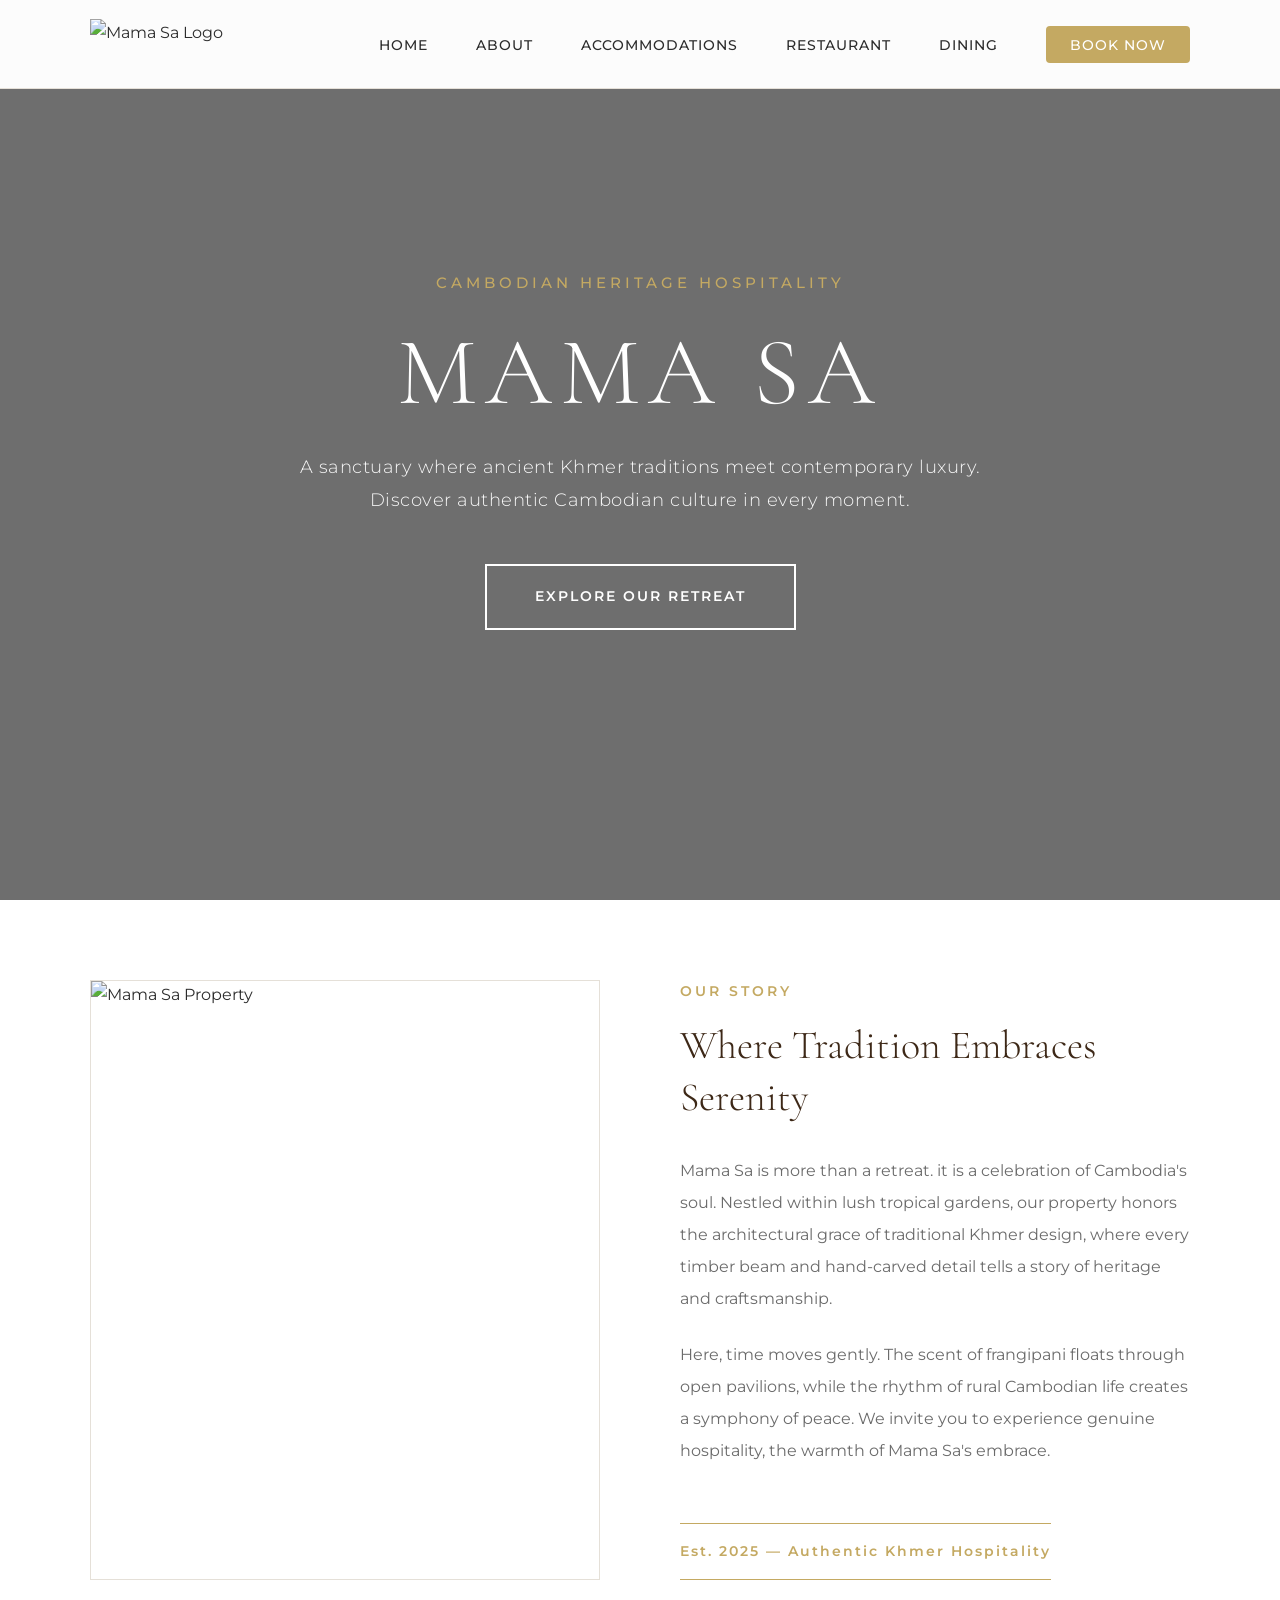
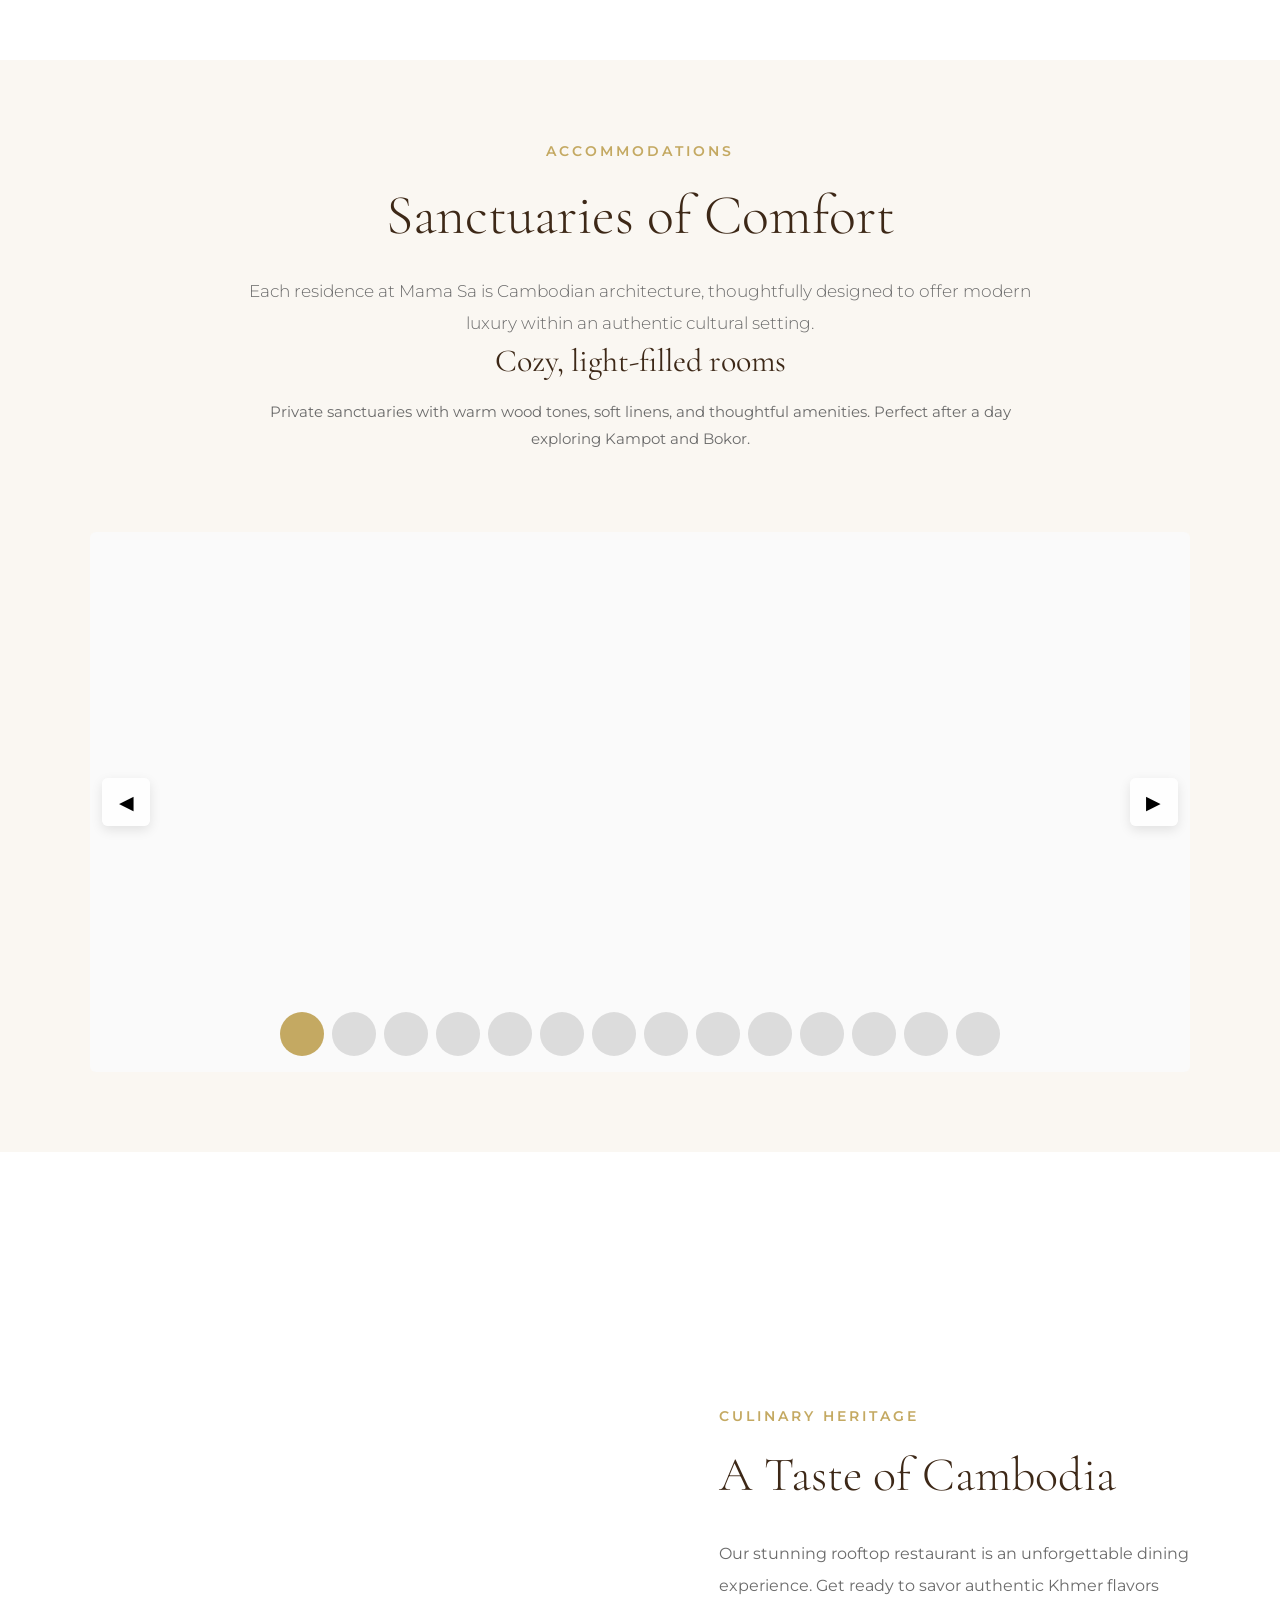
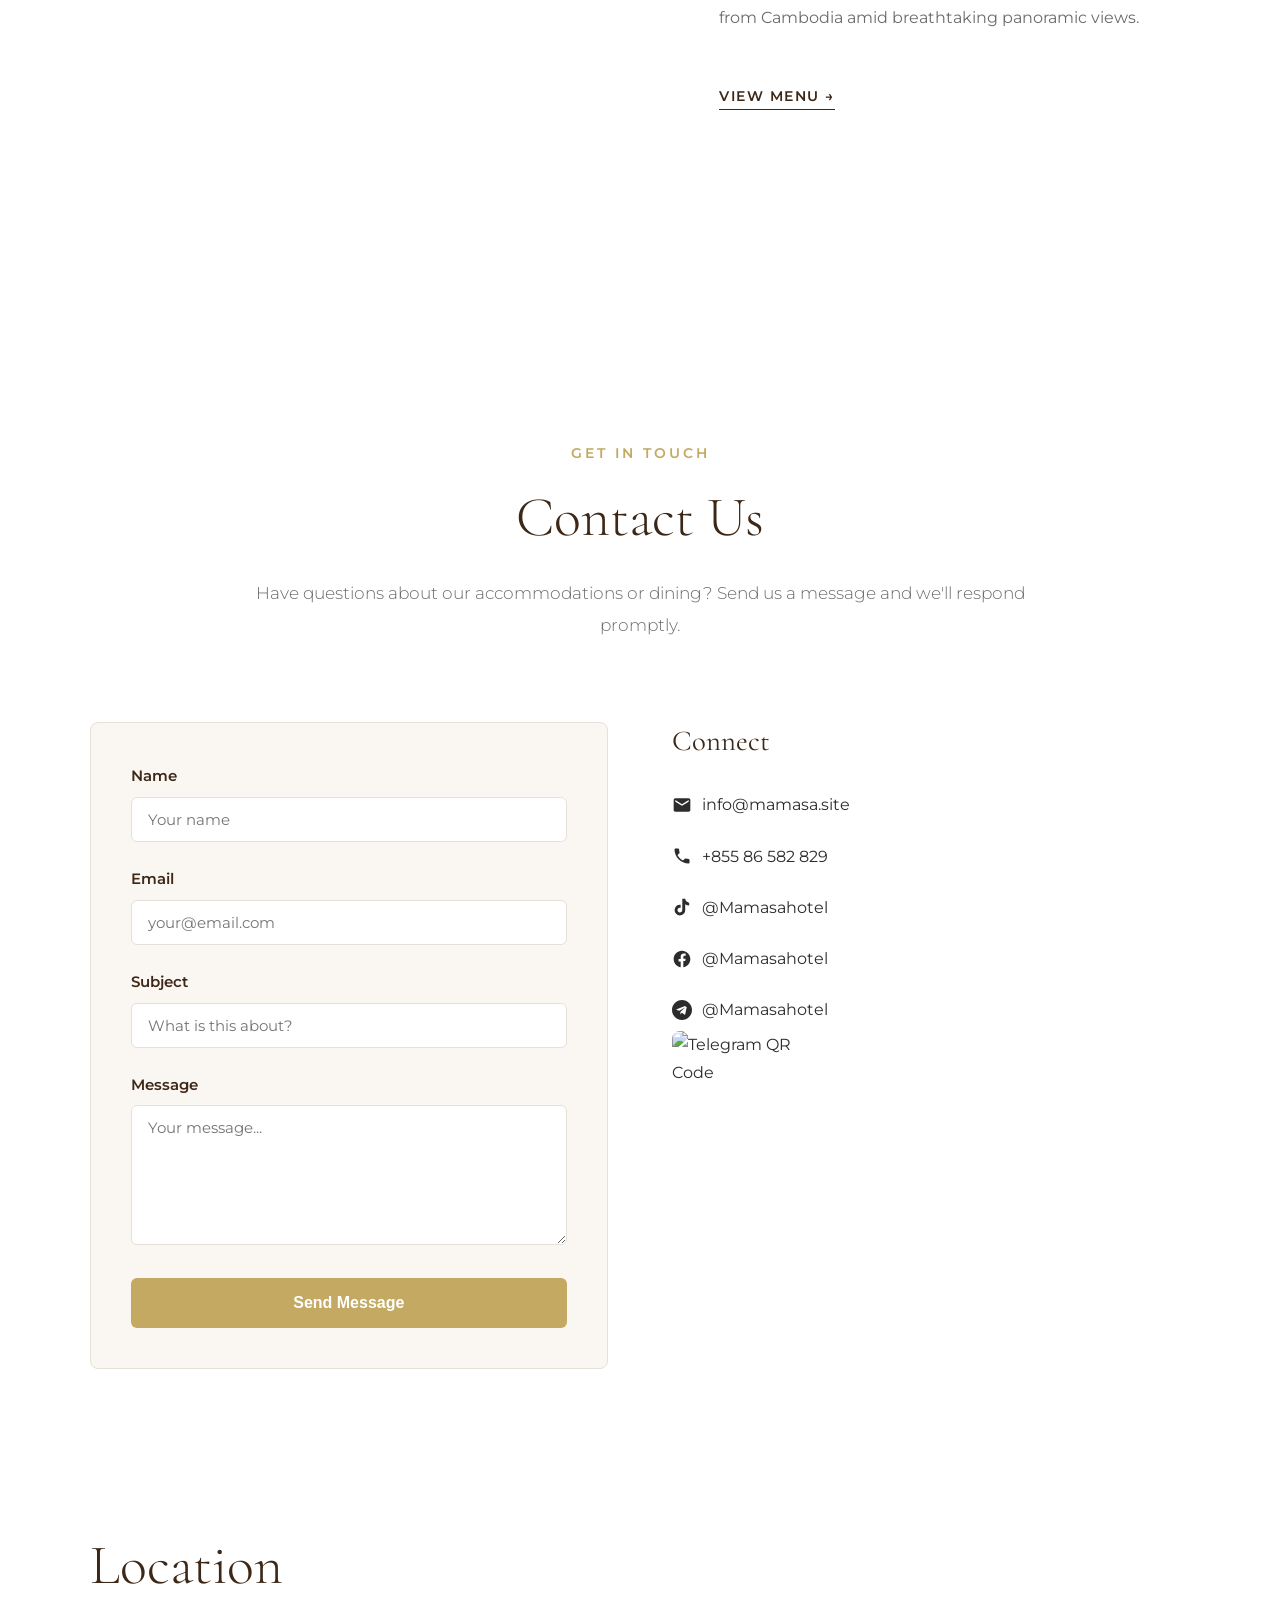
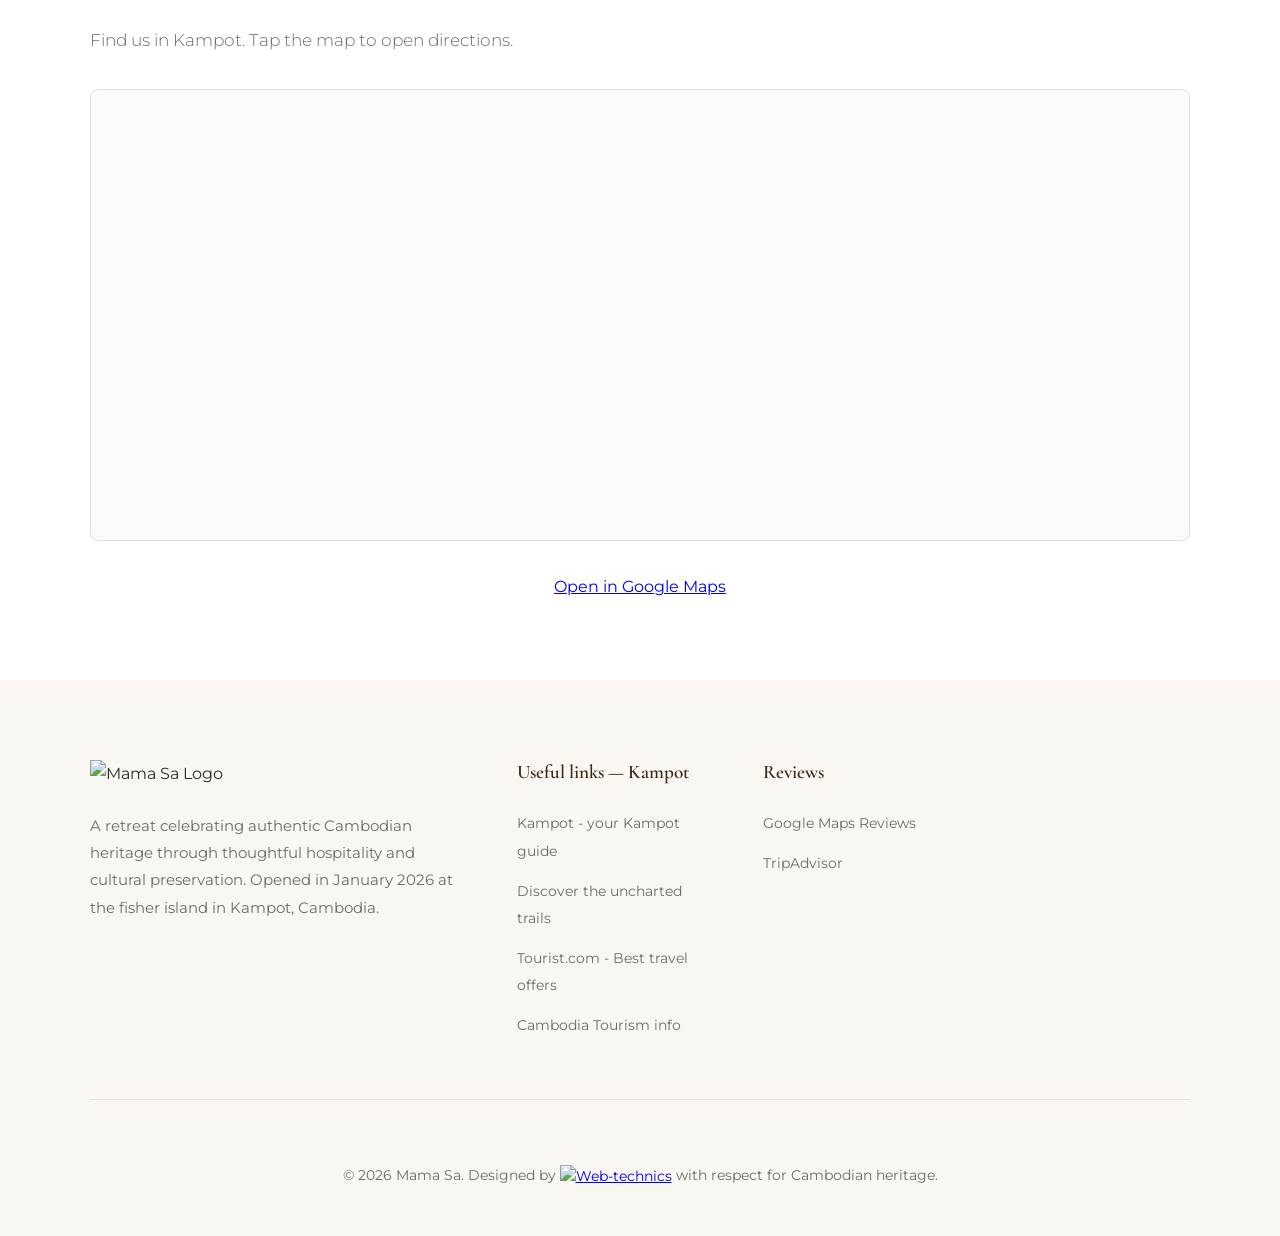
==== index.html @ d732151c "rooftop adjusting rooftop" ====
<!DOCTYPE html>

<html lang="en">

<head>

    <meta charset="UTF-8">

    <meta name="viewport" content="width=device-width, initial-scale=1.0">

    <title>Mama Sa - Cambodian Retreat | Hotel & Restaurant</title>

    <meta name="description" content="Mamasa Hotel & Rooftop Restaurant — a peaceful Cambodian retreat in Kampot offering cozy rooms and authentic Khmer cuisine. Book your stay today.">
    <meta name="keywords" content="Kampot hotel, Kampot vacation, Kampot holiday, Kampot rooftop restaurant, Cambodia hotel, Kampot accommodation, Mama Sa hotel, hotel in Kampot, Kampot retreat, boutique hotel Cambodia, Kampot guesthouse, rooftop dining Kampot, Khmer cuisine, authentic Cambodian food, Kampot travel, Kampot tourism, budget hotel Kampot, affordable hotel Kampot, Kampot mountain view, panoramic view restaurant, Cambodia vacation, Southeast Asia travel, Kampot pepper, riverside hotel Cambodia, Kampot tour, Kampot best food, Kampot best price, fresh food, quality ingredients, market fresh Kampot, bed and breakfast, family friendly hotel, dog friendly hotel, walking distance from fish island beach bungalows, kampot">
    <link rel="canonical" href="https://mamasa.site/">
    
    <!-- Favicons -->
    <link rel="icon" type="image/svg+xml" href="/favicon.svg">
    <link rel="icon" type="image/x-icon" href="/favicon.ico">
    <link rel="icon" type="image/png" sizes="192x192" href="/favicon-192.png">
    <link rel="icon" type="image/png" sizes="512x512" href="/favicon-512.png">
    <link rel="apple-touch-icon" href="/favicon-192.png">
    
    <meta property="og:type" content="website">
    <meta property="og:title" content="Mama Sa - Cambodian Retreat | Hotel & Rooftop Restaurant Kampot">
    <meta property="og:description" content="A peaceful Cambodian retreat in Kampot with cozy rooms and authentic Khmer cuisine.">
    <meta property="og:url" content="https://mamasa.site/">
    <meta property="og:image" content="https://mamasa.site/images/og-home.png">
    <meta property="og:image:secure_url" content="https://mamasa.site/images/og-home.png">
    <meta property="og:image:width" content="1200">
    <meta property="og:image:height" content="630">
    <meta property="og:image:alt" content="Mama Sa Hotel and Rooftop Restaurant in Kampot, Cambodia">
    <meta property="og:site_name" content="Mama Sa Hotel & Restaurant">
    <meta property="og:locale" content="en_US">
    <meta name="twitter:image" content="https://mamasa.site/images/og-home.png">
    <meta name="twitter:title" content="Mama Sa - Cambodian Retreat | Hotel & Rooftop Restaurant Kampot">
    <meta name="twitter:description" content="A peaceful Cambodian retreat in Kampot with cozy rooms and authentic Khmer cuisine.">
    <meta name="twitter:card" content="summary_large_image">

    <!-- Structured Data -->
    <script type="application/ld+json">
    {
      "@context": "https://schema.org",
      "@type": "Hotel",
      "name": "Mama Sa Hotel & Restaurant",
      "description": "A peaceful Cambodian retreat in Kampot offering cozy rooms and authentic Khmer cuisine with panoramic mountain views.",
      "url": "https://mamasa.site/",
      "telephone": "+855-86-582-829",
      "email": "info@mamasa.site",
      "address": {
        "@type": "PostalAddress",
        "addressLocality": "Kampot",
        "addressCountry": "Cambodia"
      },
      "geo": {
        "@type": "GeoCoordinates",
        "latitude": "10.6104",
        "longitude": "104.1781"
      },
      "priceRange": "$$",
      "starRating": {
        "@type": "Rating",
        "ratingValue": "4.5"
      },
      "amenityFeature": [
        {"@type": "LocationFeatureSpecification", "name": "Rooftop Restaurant"},
        {"@type": "LocationFeatureSpecification", "name": "Mountain View"},
        {"@type": "LocationFeatureSpecification", "name": "Air Conditioning"},
        {"@type": "LocationFeatureSpecification", "name": "Free WiFi"}
      ],
      "hasMap": "https://maps.google.com/?q=Kampot+Cambodia",
      "image": "https://mamasa.site/images/og-home.jpg",
      "servesCuisine": ["Khmer", "Cambodian"],
      "acceptsReservations": "True"
    }
    </script>

    <link rel="preconnect" href="https://fonts.googleapis.com">

    <link rel="preconnect" href="https://fonts.gstatic.com" crossorigin>

    <link href="https://fonts.googleapis.com/css2?family=Cormorant+Garamond:wght@300;400;600;700&family=Montserrat:wght@300;400;500;600&display=swap" rel="stylesheet">

    <style>

        :root {

            --primary-gold: #C4A962;

            --dark-brown: #3D2817;

            --deep-red: #8B2C2C;

            --cream: #FAF7F2;

            --white: #FFFFFF;

            --text-dark: #2C2C2C;

            --text-light: #6B6B6B;

            --border-light: #E5E0D8;

        }

        

        html {

            scroll-behavior: smooth;

        }

        

        * {

            margin: 0;

            padding: 0;

            box-sizing: border-box;

        }

        

        body {

            font-family: 'Montserrat', sans-serif;

            color: var(--text-dark);

            background-color: var(--white);

            line-height: 1.7;

            overflow-x: hidden;

        }

        

        /* Image Fade-In Animation */

        img {

            opacity: 0;

            transition: opacity 0.4s ease-in-out;

        }

        img.loaded {

            opacity: 1;

        }

        

        /* Back to Top Button */

        #backToTop {

            position: fixed;

            bottom: 30px;

            right: 30px;

            width: 50px;

            height: 50px;

            background: var(--primary-gold);

            color: var(--white);

            border: none;

            border-radius: 50%;

            font-size: 24px;

            cursor: pointer;

            opacity: 0;

            visibility: hidden;

            transition: all 0.3s ease;

            z-index: 1000;

            box-shadow: 0 4px 12px rgba(0,0,0,0.15);

            display: flex;

            align-items: center;

            justify-content: center;

        }

        #backToTop:hover {

            background: var(--dark-brown);

            transform: translateY(-3px);

            box-shadow: 0 6px 16px rgba(0,0,0,0.2);

        }

        #backToTop.show {

            opacity: 1;

            visibility: visible;

        }

        

        /* Carousel Loading Spinner */

        .carousel-spinner {

            position: absolute;

            top: 50%;

            left: 50%;

            transform: translate(-50%, -50%);

            width: 50px;

            height: 50px;

            border: 4px solid rgba(196, 169, 98, 0.2);

            border-top-color: var(--primary-gold);

            border-radius: 50%;

            animation: spin 0.8s linear infinite;

            z-index: 10;

        }

        .carousel-spinner.hidden {

            display: none;

        }

        @keyframes spin {

            to { transform: translate(-50%, -50%) rotate(360deg); }

        }

        

        h1, h2, h3, h4, h5, h6 {

            font-family: 'Cormorant Garamond', serif;

            font-weight: 400;

            line-height: 1.3;

        }

        

        /* Navigation */

        nav {

            position: fixed;

            top: 0;

            width: 100%;

            background: rgba(255, 255, 255, 0.98);

            backdrop-filter: blur(10px);

            padding: 1.2rem 7%;

            z-index: 1000;

            border-bottom: 1px solid var(--border-light);

            transition: all 0.3s ease;

        }

        

        nav.scrolled {

            padding: 0.8rem 7%;

            box-shadow: 0 2px 20px rgba(0,0,0,0.08);

        }

        

        .nav-container {

            display: flex;

            justify-content: space-between;

            align-items: center;

            max-width: 1400px;

            margin: 0 auto;

            position: relative;

        }

        

        .nav-logo {

            display: flex;

            align-items: center;

        }

        

        .nav-logo img {

            height: 50px;

            width: auto;

            display: block;

        }

        

        .nav-menu {

            list-style: none;

            display: flex;

            gap: 3rem;

            align-items: center;

        }

        

        .nav-menu a {

            color: var(--text-dark);

            text-decoration: none;

            font-size: 0.9rem;

            font-weight: 500;

            letter-spacing: 1px;

            text-transform: uppercase;

            transition: color 0.3s;

            position: relative;

        }

        

        .nav-menu a::after {

            content: '';

            position: absolute;

            bottom: -5px;

            left: 0;

            width: 0;

            height: 1px;

            background: var(--primary-gold);

            transition: width 0.3s;

        }

        

        .nav-menu a:hover::after {

            width: 100%;

        }

        

        .book-button {

            background: var(--primary-gold);

            color: var(--white);

            padding: 0.8rem 2rem;

            border: none;

            cursor: pointer;

            font-size: 0.85rem;

            font-weight: 600;

            letter-spacing: 1.5px;

            text-transform: uppercase;

            transition: all 0.3s;

        }

        

        .book-button:hover {

            background: var(--dark-brown);

            transform: translateY(-2px);

        }

/* Hero Section - Updated with local background image */

.hero {

    height: 100vh;

    display: flex;

    align-items: center;

    justify-content: center;

    background: linear-gradient(rgba(0, 0, 0, 0.57), rgba(0, 0, 0, 0.57)), 

                url('images/background.jpg') center/cover no-repeat;

    margin: 0 auto;

    padding: 0;

    position: relative;

    max-width: 1600px;

}



        

        .hero-overlay {

            position: absolute;

            top: 0;

            left: 0;

            width: 100%;

            height: 100%;

            background: url('khmer-pattern-subtle.png') repeat;

            opacity: 0.05;

            mix-blend-mode: overlay;

        }

        

        .hero-content {

            text-align: center;

            color: var(--white);

            z-index: 2;

            max-width: 900px;

            padding: 0 2rem;

        }

        

        .hero-subtitle {

            font-size: 0.95rem;

            letter-spacing: 4px;

            text-transform: uppercase;

            margin-bottom: 1.5rem;

            color: var(--primary-gold);

            font-weight: 500;

        }

        

        .hero-title {

            font-size: 6rem;

            font-weight: 300;

            margin-bottom: 1.5rem;

            letter-spacing: 8px;

            line-height: 1.1;

        }

        

        .hero-description {

            font-size: 1.15rem;

            margin-bottom: 3rem;

            color: rgba(255,255,255,0.95);

            font-weight: 300;

            letter-spacing: 0.5px;

            line-height: 1.8;

        }

        

        .hero-cta {

            display: inline-block;

            background: transparent;

            color: var(--white);

            border: 2px solid var(--white);

            padding: 1.2rem 3rem;

            text-decoration: none;

            font-size: 0.85rem;

            font-weight: 600;

            letter-spacing: 2px;

            text-transform: uppercase;

            transition: all 0.4s;

        }

        

        .hero-cta:hover {

            background: var(--white);

            color: var(--dark-brown);

        }

        

        /* Section Styling */

        section {

            padding: 5rem 7%;

            max-width: 1600px;

            margin: 0 auto;

        }

        

        .section-header {

            text-align: center;

            max-width: 800px;

            margin: 0 auto 5rem;

        }

        

        .section-label {

            font-size: 0.85rem;

            letter-spacing: 3px;

            text-transform: uppercase;

            color: var(--primary-gold);

            margin-bottom: 1rem;

            font-weight: 600;

        }

        

        .section-title {

            font-size: 3.5rem;

            color: var(--dark-brown);

            margin-bottom: 1.5rem;

            font-weight: 300;

        }

        

        .section-description {

            font-size: 1.05rem;

            color: var(--text-light);

            line-height: 1.9;

            font-weight: 300;

        }

        

        /* About Section */

        .about-content {

            display: grid;

            grid-template-columns: 1fr 1fr;

            gap: 5rem;

            align-items: center;

        }

        

        .about-image {

            width: 100%;

            height: 600px;

            object-fit: cover;

            border: 1px solid var(--border-light);

        }

        

        .about-text h3 {

            font-size: 2.5rem;

            color: var(--dark-brown);

            margin-bottom: 2rem;

            font-weight: 300;

        }

        

        .about-text p {

            font-size: 1rem;

            color: var(--text-light);

            line-height: 2;

            margin-bottom: 1.5rem;

        }

        

        .heritage-mark {

            display: inline-block;

            margin-top: 2rem;

            padding: 1rem 0;

            border-top: 1px solid var(--primary-gold);

            border-bottom: 1px solid var(--primary-gold);

            font-size: 0.85rem;

            letter-spacing: 2px;

            color: var(--primary-gold);

            font-weight: 600;

        }

        

        /* Rooms Section */

        .rooms-section {

            background: var(--cream);

        }

        /* Rooms Carousel */
        .rooms-carousel{ position:relative; width:100%; border-radius:6px; overflow:hidden; background:#fafafa; height:60vh; max-width:1200px; margin:2rem auto 0; }
        .rooms-carousel-track{ display:flex; transition:transform .5s ease; will-change:transform; touch-action: pan-y; -webkit-overflow-scrolling:touch; }
        .rooms-carousel-slide{ width:100%; flex: 0 0 100%; display:flex; align-items:center; justify-content:center; }
        .rooms-carousel-slide img{ max-width:96%; max-height:60vh; width:auto; height:auto; object-fit:contain; display:block; margin:0 auto; border-radius:6px; cursor:pointer; }
        .carousel-control{ position:absolute; top:50%; transform:translateY(-50%); background:rgba(255,255,255,0.9); border:none; padding:0.75rem 1rem; cursor:pointer; border-radius:6px; font-size:1.2rem; min-width:48px; min-height:48px; display:flex; align-items:center; justify-content:center; z-index:10; box-shadow:0 4px 12px rgba(0,0,0,0.1); transition:all 0.2s ease; }
        .carousel-control:hover{ background:rgba(255,255,255,1); box-shadow:0 6px 16px rgba(0,0,0,0.15); }
        .carousel-control:active{ transform:translateY(-50%) scale(0.95); }
        .carousel-control.prev{ left:0.8rem; }
        .carousel-control.next{ right:0.8rem; }
        .carousel-dots{ position:absolute; bottom:1rem; left:50%; transform:translateX(-50%); display:flex; gap:0.5rem; z-index:10; }
        .carousel-dots button{ width:9px; height:9px; border-radius:50%; border:none; background:rgba(0,0,0,0.12); cursor:pointer; min-width:44px; min-height:44px; display:inline-flex; align-items:center; justify-content:center; transition:all 0.3s ease; }
        .carousel-dots button:hover{ background:rgba(0,0,0,0.25); }
        .carousel-dots button.active{ background:var(--primary-gold); }


        /* Rooms Lightbox */
        .carousel-lightbox{ display:none; position:fixed; top:0; left:0; width:100%; height:100%; background:rgba(0,0,0,0.95); z-index:9999; align-items:center; justify-content:center; }
        .carousel-lightbox.open{ display:flex; }
        .carousel-lightbox img{ max-width:90%; max-height:90vh; object-fit:contain; border-radius:4px; }
        .carousel-lightbox .close{ position:absolute; top:20px; right:30px; font-size:40px; color:#fff; background:none; border:none; cursor:pointer; z-index:10000; padding:10px; line-height:1; }
        .carousel-lightbox .close:hover{ color:#ddd; }
        .carousel-lightbox .open-full{ position:absolute; top:20px; right:80px; font-size:28px; color:#fff; background:none; border:none; cursor:pointer; z-index:10000; padding:10px; line-height:1; }
        .carousel-lightbox .open-full:hover{ color:#ddd; }
        .carousel-lightbox .cl-caption{ position:absolute; bottom:30px; left:50%; transform:translateX(-50%); color:#fff; font-size:16px; background:rgba(0,0,0,0.6); padding:8px 16px; border-radius:4px; }

        /* Mobile Carousel Adjustments */
        @media (max-width:768px) {
            .rooms-carousel{ height:50vh; margin:1rem auto 0; }
            .rooms-carousel-slide img{ max-height:50vh; }
            .carousel-control{ padding:0.5rem 0.8rem; font-size:1rem; min-width:44px; min-height:44px; }
            .carousel-control.prev{ left:0.4rem; }
            .carousel-control.next{ right:0.4rem; }
            .carousel-dots button{ min-width:40px; min-height:40px; }
            .carousel-lightbox .close{ top:10px; right:15px; font-size:32px; padding:8px; }
            .carousel-lightbox .open-full{ top:10px; right:55px; font-size:24px; }
            .map-embed iframe{ height:300px; }
        }
        @media (max-width:480px) {
            .rooms-carousel{ height:40vh; }
            .rooms-carousel-slide img{ max-height:40vh; }
            .carousel-control{ padding:0.4rem 0.6rem; font-size:0.9rem; min-width:40px; min-height:40px; }
            .carousel-dots button{ min-width:36px; min-height:36px; width:8px; height:8px; }
            .carousel-lightbox .close{ font-size:28px; }
            .carousel-lightbox .open-full{ font-size:20px; }
            .map-embed iframe{ height:250px; }
        }
        /* Contact Form */
        .contact-container{ max-width:1200px; margin:3rem auto 0; display:grid; grid-template-columns:1fr 1fr; gap:4rem; align-items:start; }
        .contact-form{ background:var(--cream); padding:2.5rem; border-radius:8px; border:1px solid var(--border-light); }
        .form-group{ margin-bottom:1.5rem; }
        .form-group label{ display:block; font-weight:600; color:var(--dark-brown); margin-bottom:0.5rem; font-size:0.95rem; }
        .form-group input,
        .form-group textarea{ width:100%; padding:0.75rem 1rem; border:1px solid var(--border-light); border-radius:6px; font-family:'Montserrat', sans-serif; font-size:0.95rem; color:var(--text-dark); background:var(--white); transition:all 0.3s ease; }
        .form-group input:focus,
        .form-group textarea:focus{ outline:none; border-color:var(--primary-gold); box-shadow:0 0 0 3px rgba(196,169,98,0.1); }
        .form-group textarea{ resize:vertical; min-height:120px; }
        .submit-btn{ background:var(--primary-gold); color:var(--white); border:none; padding:1rem 2rem; border-radius:6px; font-size:1rem; font-weight:600; cursor:pointer; transition:all 0.3s ease; width:100%; }
        .submit-btn:hover{ background:var(--dark-brown); transform:translateY(-2px); box-shadow:0 6px 20px rgba(0,0,0,0.15); }
        .submit-btn:active{ transform:translateY(0); }
        .submit-btn:disabled{ opacity:0.6; cursor:not-allowed; }
        .form-status{ padding:1rem; border-radius:6px; margin-top:1rem; font-weight:500; text-align:center; }
        .form-status.success{ background:#d4edda; color:#155724; border:1px solid #c3e6cb; }
        .form-status.error{ background:#f8d7da; color:#721c24; border:1px solid #f5c6cb; }
        .contact-info h3{ font-size:1.8rem; color:var(--dark-brown); margin-bottom:2rem; font-weight:400; }
        .contact-info ul{ list-style:none; }
        .contact-info li{ margin-bottom:1.5rem; }
        .contact-info a{ color:var(--text-dark); text-decoration:none; font-size:1rem; transition:color 0.3s; display:flex; align-items:center; gap:0.6rem; }
        .contact-info a:hover{ color:var(--primary-gold); }
        .contact-info a.facebook:hover{ color:#1877F2; }
        .contact-info a.tiktok:hover{ color:#00F2EA; }
        .contact-info svg{ width:20px; height:20px; flex-shrink:0; fill:currentColor; }
        @media (max-width:768px) {
            .contact-container{ grid-template-columns:1fr; gap:3rem; }
        }
        
        .map-embed{ position:relative; width:100%; max-width:1200px; margin:2rem auto; border:1px solid var(--border-light); border-radius:8px; overflow:hidden; background:#fafafa; }
        .map-embed iframe{ width:100%; height:450px; border:0; display:block; }

        

        .rooms-grid {

            display: grid;

            grid-template-columns: repeat(3, 1fr);

            gap: 2rem;

        }

        

        .room-card {

            background: var(--white);

            overflow: hidden;

            transition: all 0.5s ease;

            border: 1px solid var(--border-light);

        }

        

        .room-card:hover {

            transform: translateY(-8px);

            box-shadow: 0 20px 40px rgba(0,0,0,0.12);

        }

        

        .room-image-container {

            position: relative;

            overflow: hidden;

            height: 380px;

        }

        

        .room-image {

            width: 100%;

            height: 100%;

            object-fit: cover;

            transition: transform 0.6s ease;

        }

        

        .room-card:hover .room-image {

            transform: scale(1.08);

        }

        

        .room-details {

            padding: 2.5rem;

        }

        

        .room-category {

            font-size: 0.75rem;

            letter-spacing: 2px;

            text-transform: uppercase;

            color: var(--primary-gold);

            margin-bottom: 1rem;

            font-weight: 600;

        }

        

        .room-name {

            font-size: 2rem;

            color: var(--dark-brown);

            margin-bottom: 1rem;

            font-weight: 400;

        }

        

        .room-description {

            font-size: 0.95rem;

            color: var(--text-light);

            line-height: 1.8;

            margin-bottom: 2rem;

        }

        

        .room-features {

            display: flex;

            gap: 1.5rem;

            margin-bottom: 2rem;

            font-size: 0.85rem;

            color: var(--text-light);

        }

        

        .room-link {

            display: inline-block;

            color: var(--dark-brown);

            text-decoration: none;

            font-size: 0.85rem;

            font-weight: 600;

            letter-spacing: 1.5px;

            text-transform: uppercase;

            border-bottom: 1px solid var(--dark-brown);

            transition: all 0.3s;

        }

        

        .room-link:hover {

            color: var(--primary-gold);

            border-color: var(--primary-gold);

        }

        

        /* Restaurant Section */

        .restaurant-showcase {

            display: grid;

            grid-template-columns: 1.2fr 1fr;

            gap: 4rem;

            align-items: center;

        }

        

        .restaurant-image {

            width: 100%;

            height: 650px;

            object-fit: cover;

            border: 1px solid var(--border-light);

        }

        

        .restaurant-info h3 {

            font-size: 3rem;

            color: var(--dark-brown);

            margin-bottom: 2rem;

            font-weight: 300;

        }

        

        .restaurant-info p {

            font-size: 1rem;

            color: var(--text-light);

            line-height: 2;

            margin-bottom: 3rem;

        }

        

        .cuisine-highlights {

            border-left: 2px solid var(--primary-gold);

            padding-left: 2rem;

            margin-bottom: 3rem;

        }

        

        .cuisine-highlights h4 {

            font-size: 1.8rem;

            color: var(--dark-brown);

            margin-bottom: 1.5rem;

            font-weight: 400;

        }

        

        .cuisine-highlights ul {

            list-style: none;

        }

        

        .cuisine-highlights li {

            font-size: 0.95rem;

            color: var(--text-light);

            margin-bottom: 0.8rem;

            padding-left: 1.5rem;

            position: relative;

        }

        

        .cuisine-highlights li::before {

            content: '—';

            position: absolute;

            left: 0;

            color: var(--primary-gold);

        }

        




        



        



        



        

        .experience-grid { display: none !important; }

        



        



        



        



        

        /* Footer */

        footer {

            background: var(--cream);

            padding: 5rem 7% 3rem;

        }

        

        .footer-content {

            display: grid;

            grid-template-columns: 2fr 1fr 1fr 1fr;

            gap: 4rem;

            max-width: 1400px;

            margin: 0 auto 4rem;

            padding-bottom: 3rem;

            border-bottom: 1px solid var(--border-light);

        }

        

        .footer-brand img {

            height: 80px;

            width: auto;

            margin-bottom: 1.5rem;

        }

        

        .footer-brand p {

            font-size: 0.95rem;

            color: var(--text-light);

            line-height: 1.8;

            margin-bottom: 2rem;

        }

        

        .footer-column h4 {

            font-size: 1.2rem;

            color: var(--dark-brown);

            margin-bottom: 1.5rem;

            font-weight: 600;

        }

        

        .footer-column ul {

            list-style: none;

        }

        

        .footer-column li {

            margin-bottom: 0.8rem;

        }

        

        .footer-column a {

            color: var(--text-light);

            text-decoration: none;

            font-size: 0.9rem;

            transition: color 0.3s;

        }
        .footer-column a.telegram{ display:flex; align-items:center; gap:.6rem; color:var(--text-dark); text-decoration:none; }
        .footer-column a.telegram svg{ width:18px; height:18px; flex:0 0 18px; fill:currentColor; }
        .footer-column a.telegram:hover{ color:var(--primary-gold); }

        .footer-column a:hover {

            color: var(--primary-gold);

        }

        

        .footer-bottom {

            text-align: center;

            color: var(--text-light);

            font-size: 0.85rem;

            max-width: 1400px;

            margin: 0 auto;

        }

        

        /* Responsive */

        @media (max-width: 1024px) {

            .hero-title {

                font-size: 4rem;

            }

            

            .rooms-grid {

                grid-template-columns: repeat(2, 1fr);

            }

            



            

            .about-content,

            .restaurant-showcase {

                grid-template-columns: 1fr;

            }

        }

        

        @media (max-width: 768px) {

            nav {

                padding: 1rem 5%;

            }

            

            .nav-menu {

                gap: 1.5rem;

                font-size: 0.8rem;

            }

            

            .hero-title {

                font-size: 2.5rem;

                letter-spacing: 4px;

            }

            

            section {

                padding: 3rem 5%;

            }

            

            .section-title {

                font-size: 2.5rem;

            }

            

            .rooms-grid {

                grid-template-columns: 1fr;

            }

            



            

            .footer-content {

                grid-template-columns: 1fr;

                gap: 3rem;

            }

        }

    </style>

</head>

<body>

    <!-- Navigation -->

    <nav id="navbar">

        <div class="nav-container">

            <div class="nav-logo">

                <img src="images/logo.png" alt="Mama Sa Logo">

            </div>

            <button class="hamburger" aria-label="Toggle menu" aria-expanded="false" aria-controls="site-menu"><span class="bar"></span></button>

            <ul id="site-menu" class="nav-menu">

                <li><a href="#home">Home</a></li>

                <li><a href="#about">About</a></li>

                <li><a href="#rooms">Accommodations</a></li>

                <li><a href="#restaurant">Restaurant</a></li>

                <li><a href="restaurant.html">Dining</a></li>

                <li><a href="booking.html" style="background: var(--primary-gold); color: var(--white); padding: 0.6rem 1.5rem; border-radius: 4px;">Book Now</a></li>

            </ul>

        </div>

    </nav>



    <style>
    /* Mobile hamburger styles */
    .hamburger{ display:none; background:transparent; border:none; width:44px; height:44px; align-items:center; justify-content:center; cursor:pointer; border-radius:8px; position:absolute; right:0; }
    .hamburger .bar{ display:block; width:20px; height:2px; background:var(--text-dark); position:relative; transition:transform .25s ease, opacity .2s ease; }
    .hamburger .bar::before, .hamburger .bar::after{ content:""; position:absolute; left:0; width:20px; height:2px; background:var(--text-dark); transition:transform .25s ease; }
    .hamburger .bar::before{ top:-6px; }
    .hamburger .bar::after{ top:6px; }
    .nav-menu.mobile-hidden{ display:none; }
    .nav-menu.mobile-open{ display:flex; flex-direction:column; gap:1rem; position:fixed; top:72px; right:6%; background:var(--white); padding:1rem 1.2rem; border-radius:8px; box-shadow:0 10px 30px rgba(0,0,0,0.08); z-index:1200; }
    .hamburger.active .bar{ transform:rotate(45deg); }
    .hamburger.active .bar::before{ transform:rotate(90deg) translateX(0); top:0; }
    .hamburger.active .bar::after{ opacity:0; }
    @media (max-width:860px){ .nav-menu{ display:none; } .hamburger{ display:flex; } }
    </style>

    <script>
        (function(){
            const btn = document.querySelector('#navbar .hamburger');
            const menu = document.getElementById('site-menu');
            if(!btn || !menu) return;
            btn.addEventListener('click', function(){
                const open = btn.classList.toggle('active');
                menu.classList.toggle('mobile-open');
                menu.classList.toggle('mobile-hidden');
                btn.setAttribute('aria-expanded', open ? 'true' : 'false');
            });
            // close when a link is clicked (good for single-page anchors)
            menu.querySelectorAll('a').forEach(a=> a.addEventListener('click', ()=>{
                if(menu.classList.contains('mobile-open')){
                    btn.classList.remove('active');
                    menu.classList.remove('mobile-open');
                    menu.classList.add('mobile-hidden');
                    btn.setAttribute('aria-expanded', 'false');
                }
            }));
            // Close when clicking outside
            document.addEventListener('click', function(e){
                if(!menu.classList.contains('mobile-open')) return;
                if(e.target === btn || btn.contains(e.target) || menu.contains(e.target)) return;
                btn.classList.remove('active');
                menu.classList.remove('mobile-open');
                menu.classList.add('mobile-hidden');
                btn.setAttribute('aria-expanded', 'false');
            });
        })();
    </script>

    <!-- Hero Section -->

    <section class="hero" id="home">

        <div class="hero-overlay"></div>

        <div class="hero-content">

            <p class="hero-subtitle">Cambodian Heritage Hospitality</p>

            <h1 class="hero-title">MAMA SA</h1>

            <p class="hero-description">

                A sanctuary where ancient Khmer traditions meet contemporary luxury.<br>

                Discover authentic Cambodian culture in every moment.

            </p>

            <a href="#rooms" class="hero-cta">Explore Our Retreat</a>

        </div>

    </section>
    



    <!-- About Section -->

    <section id="about">

        <div class="about-content">

            <img src="images/image1.jpg" alt="Mama Sa Property" class="about-image">

            <div class="about-text">

                <div class="section-label">Our Story</div>

                <h3>Where Tradition Embraces Serenity</h3>

                <p>

                    Mama Sa is more than a retreat. it is a celebration of Cambodia's soul. 

                    Nestled within lush tropical gardens, our property honors the architectural 

                    grace of traditional Khmer design, where every timber beam and hand-carved 

                    detail tells a story of heritage and craftsmanship.

                </p>

                <p>

                    Here, time moves gently. The scent of frangipani floats through open pavilions, 

                    while the rhythm of rural Cambodian life creates a symphony of peace. We invite 

                    you to experience genuine hospitality, the warmth of Mama Sa's embrace.

                </p>

                <span class="heritage-mark">Est. 2025 — Authentic Khmer Hospitality</span>
            </div>
        </div>
    </section>

    <!-- Rooms Section -->

    <section class="rooms-section" id="rooms">

        <div class="section-header">

            <p class="section-label">Accommodations</p>

            <h2 class="section-title">Sanctuaries of Comfort</h2>

            <p class="section-description">

                Each residence at Mama Sa is Cambodian architecture, 

                thoughtfully designed to offer modern luxury within an authentic cultural setting.

            </p>
                <h3 class="room-name">Cozy, light-filled rooms</h3>
                <p class="room-description">Private sanctuaries with warm wood tones, soft linens, and thoughtful amenities. Perfect after a day exploring Kampot and Bokor.</p>
        </div>

        <!-- Rooms Carousel -->
        <div class="rooms-carousel" id="roomsCarousel" aria-roledescription="carousel">
            <div class="rooms-carousel-track" id="roomsCarouselTrack" tabindex="0">
                <!-- slides injected by script -->
            </div>
            <button class="carousel-control prev" id="roomsCarouselPrev" aria-label="Previous image">◀</button>
            <button class="carousel-control next" id="roomsCarouselNext" aria-label="Next image">▶</button>
            <div class="carousel-dots" id="roomsCarouselDots" role="tablist" aria-label="Room images"></div>
        </div>

        <!-- Rooms Lightbox -->
        <div class="carousel-lightbox" id="roomsLightbox" role="dialog" aria-modal="true" aria-hidden="true">
            <button class="close" id="roomsLbClose" aria-label="Close viewer">✕</button>
            <button class="open-full" id="roomsOpenFull" aria-label="Open full size">⤢</button>
            <img src="" alt="" id="roomsLbImage">
            <div class="cl-caption" id="roomsLbCaption"></div>
        </div>

    </section>

    <!-- Restaurant Section -->

    <section id="restaurant">

        <div class="restaurant-showcase">

            <img src="images/khmer-food.png" alt="Mama Sa Restaurant" class="restaurant-image" loading="lazy">

            <div class="restaurant-info">

                <div class="section-label">Culinary Heritage</div>

                <h3>A Taste of Cambodia</h3>

                <p>
Our stunning rooftop restaurant is an unforgettable dining experience. Get ready to savor authentic Khmer flavors from Cambodia amid breathtaking panoramic views.                </p>

                <a href="restaurant.html#local-dishes" class="room-link" aria-label="View dining menu">View Menu →</a>

            </div>

        </div>

    </section>

    <!-- Contact Section -->
    <section class="section" id="contact">
        <div class="section-header">
            <p class="section-label">Get in Touch</p>
            <h2 class="section-title">Contact Us</h2>
            <p class="section-description">Have questions about our accommodations or dining? Send us a message and we'll respond promptly.</p>
        </div>
        <div class="contact-container">
            <form id="contactForm" class="contact-form" action="https://submit-form.com/lOzqS4Zkk" method="POST" aria-label="Contact form">
                <div class="form-group">
                    <label for="name">Name</label>
                    <input type="text" id="name" name="name" required aria-required="true" placeholder="Your name">
                </div>
                <div class="form-group">
                    <label for="email">Email</label>
                    <input type="email" id="email" name="email" required aria-required="true" placeholder="your@email.com">
                </div>
                <div class="form-group">
                    <label for="subject">Subject</label>
                    <input type="text" id="subject" name="subject" placeholder="What is this about?">
                </div>
                <div class="form-group">
                    <label for="message">Message</label>
                    <textarea id="message" name="message" rows="6" required aria-required="true" placeholder="Your message..."></textarea>
                </div>
                <button type="submit" class="submit-btn">Send Message</button>
                <div id="formStatus" class="form-status" style="display:none;"></div>
            </form>
            <div class="contact-info">
                <h3>Connect</h3>
                <ul>
                    <li><a href="mailto:info@mamasa.site">
                        <svg viewBox="0 0 24 24" xmlns="http://www.w3.org/2000/svg" aria-hidden="true" focusable="false"><path d="M20 4H4c-1.1 0-1.99.9-1.99 2L2 18c0 1.1.9 2 2 2h16c1.1 0 2-.9 2-2V6c0-1.1-.9-2-2-2zm0 4l-8 5-8-5V6l8 5 8-5v2z" fill="currentColor"/></svg>
                        info@mamasa.site
                    </a></li>
                    <li><a href="tel:+85586582829">
                        <svg viewBox="0 0 24 24" xmlns="http://www.w3.org/2000/svg" aria-hidden="true" focusable="false"><path d="M6.62 10.79c1.44 2.83 3.76 5.14 6.59 6.59l2.2-2.2c.27-.27.67-.36 1.02-.24 1.12.37 2.33.57 3.57.57.55 0 1 .45 1 1V20c0 .55-.45 1-1 1-9.39 0-17-7.61-17-17 0-.55.45-1 1-1h3.5c.55 0 1 .45 1 1 0 1.25.2 2.45.57 3.57.11.35.03.74-.25 1.02l-2.2 2.2z" fill="currentColor"/></svg>
                        +855 86 582 829
                    </a></li>
                    <li><a class="tiktok" href="https://www.tiktok.com/@mamasahotel" target="_blank" rel="noopener noreferrer" aria-label="TikTok @Mamasahotel">
                        <svg viewBox="0 0 24 24" xmlns="http://www.w3.org/2000/svg" aria-hidden="true" focusable="false"><path d="M19.59 6.69a4.83 4.83 0 0 1-3.77-4.25V2h-3.45v13.67a2.89 2.89 0 0 1-5.2 1.74 2.89 2.89 0 0 1 2.31-4.64 2.93 2.93 0 0 1 .88.13V9.4a6.84 6.84 0 0 0-1-.05A6.33 6.33 0 0 0 5 20.1a6.34 6.34 0 0 0 10.86-4.43v-7a8.16 8.16 0 0 0 4.77 1.52v-3.4a4.85 4.85 0 0 1-1-.1z" fill="currentColor"/></svg>
                        @Mamasahotel
                    </a></li>
                    <li><a class="facebook" href="https://www.facebook.com/mamasahotel" target="_blank" rel="noopener noreferrer" aria-label="Facebook @Mamasahotel">
                        <svg viewBox="0 0 24 24" xmlns="http://www.w3.org/2000/svg" aria-hidden="true" focusable="false"><path d="M22 12.07C22 6.48 17.52 2 11.93 2S2 6.48 2 12.07c0 4.99 3.66 9.12 8.44 9.93v-7.03H7.9v-2.9h2.53V9.41c0-2.5 1.5-3.88 3.79-3.88 1.1 0 2.24.2 2.24.2v2.47h-1.26c-1.24 0-1.62.77-1.62 1.56v1.85h2.76l-.44 2.9h-2.32V22c4.78-.81 8.44-4.94 8.44-9.93z"/></svg>
                        @Mamasahotel
                    </a></li>
                    <li><a class="telegram" href="https://t.me/Mamasahotel" target="_blank" rel="noopener noreferrer" aria-label="Telegram @Mamasahotel">
                        <svg viewBox="0 0 240 240" xmlns="http://www.w3.org/2000/svg" aria-hidden="true" focusable="false"><path d="M120 0C53.7 0 0 53.7 0 120s53.7 120 120 120 120-53.7 120-120S186.3 0 120 0zm56.6 83.6l-18.2 86.1c-1.4 6.6-5.1 8.3-10.3 5.2l-28.6-21.1-13.8 13.4c-1.5 1.5-2.8 2.8-5.7 2.8l2-28.9 52.6-47.5c2.3-2.1-.5-3.3-3.5-1.2L88 129.3 57.9 118.6c-6-1.9-6.1-6-1-8.9l98.5-38.1c5.7-2.1 10.7 1.4 8.2 11z"/></svg>
                        @Mamasahotel
                    </a>
                    <img src="images/TG_QR.png" alt="Telegram QR Code" style="max-width:150px; margin-top:0.5rem; border-radius:8px;">
                    </li>
                </ul>
            </div>
        </div>
    </section>

    <!-- Location / Google Maps -->
    <section class="section" id="location">
        <h2 class="section-title">Location</h2>
        <p class="section-description">Find us in Kampot. Tap the map to open directions.</p>
        <div class="map-embed" aria-label="Google Maps location">
            <iframe
                src="https://www.google.com/maps/embed?pb=!1m18!1m12!1m3!1d3929.8!2d104.1722945!3d10.5746545!2m3!1f0!2f0!3f0!3m2!1i1024!2i768!4f13.1!3m3!1m2!1s0x310837007f8e7d0f%3A0xa5e9a3c388247276!2sMama%20Sa%20Hotel%20and%20Retreat!5e0!3m2!1sen!2s!4v1234567890"
                loading="lazy"
                referrerpolicy="no-referrer-when-downgrade"
                aria-label="Mama Sa Hotel and Retreat location (10.5746545, 104.1722945)">
            </iframe>
        </div>
        <p style="text-align:center; margin-top:0.5rem;">
            <a href="https://www.google.com/maps/place/Mama+Sa+Hotel+and+Retreat/@10.5746545,104.1722945,1491m/data=!3m2!1e3!4b1!4m9!3m8!1s0x310837007f8e7d0f:0xa5e9a3c388247276!5m2!4m1!1i2!8m2!3d10.5746545!4d104.1722945!16s%2Fg%2F11xkwlhdzv?entry=ttu" target="_blank" rel="noopener noreferrer">Open in Google Maps</a>
        </p>
    </section>

    <!-- Footer -->

    <footer>

        <div class="footer-content">

            <div class="footer-brand">

                <img src="images/logo.png" alt="Mama Sa Logo">

                <p>

                    A retreat celebrating authentic Cambodian heritage 

                    through thoughtful hospitality and cultural preservation.

                    Opened in January 2026 at the fisher island in Kampot, Cambodia.

                </p>

            </div>

            

            <div class="footer-column">
                <h4>Useful links — Kampot</h4>
                <ul aria-label="Useful Kampot links">
                    <li><a href="https://kampot-cambodia.com/" target="_blank" rel="noopener noreferrer">Kampot - your Kampot guide</a></li>
                    <li><a href="https://www.kondomrei.com/" target="_blank" rel="noopener noreferrer">Discover the uncharted trails</a></li>
                    <li><a href="https://partners.tourist.com/sign-up?ref=33749" target="_blank" rel="noopener noreferrer">Tourist.com - Best travel offers</a></li>
                    <li><a href="https://www.tourismcambodia.org/" target="_blank" rel="noopener noreferrer">Cambodia Tourism info</a></li>
                </ul>
            </div>

            <div class="footer-column">
                <h4>Reviews</h4>
                <ul aria-label="Review sites">
                    <li><a href="https://www.google.com/maps/place/Mama+Sa+Hotel+and+Retreat/@10.5746545,104.1722945,17z/data=!4m8!3m7!1s0x310837007f8e7d0f:0xa5e9a3c388247276!8m2!3d10.5746545!4d104.1722945!9m1!1b1!16s%2Fg%2F11xkwlhdzv?entry=ttu" target="_blank" rel="noopener noreferrer">Google Maps Reviews</a></li>
                    <li><a href="https://www.tripadvisor.com/Profile/MamaSaKampot" target="_blank" rel="noopener noreferrer">TripAdvisor</a></li>
                </ul>
            </div>

        </div>

        

        <div class="footer-bottom">

            <p>© 2026 Mama Sa. Designed by <a href="https://web-technics.services/" target="_blank" rel="noopener noreferrer"><img src="images/web-technics-credit.png" alt="Web-technics" style="height:28px; width:auto; vertical-align:middle;"></a> with respect for Cambodian heritage.</p>

        </div>

    </footer>



    <script>

        // Navbar scroll effect

        window.addEventListener('scroll', function() {

            const navbar = document.getElementById('navbar');

            if (window.scrollY > 50) {

                navbar.classList.add('scrolled');

            } else {

                navbar.classList.remove('scrolled');

            }

        });

        // Rooms carousel (auto-play, controls, lightbox)
        (function(){
            const images = [
                'images/rooms/518413299_122116977734.jpg',
                'images/rooms/51886.jpg',
                'images/rooms/519426563_122116977662.jpg',
                'images/rooms/722715246.jpg',
                'images/rooms/722715373.jpg',
                'images/rooms/722715623.jpg',
                'images/rooms/722716283.jpg',
                'images/rooms/a2846caf-20b1-4a6b-bec6-2a3123f02b5a.jpeg',
                'images/rooms/ad9e4058-839b-455e-81ad-5b99e100f87a.jpeg',
                'images/rooms/e9730b4e-5292-4a9.jpeg',
                'images/rooms/room_1.jpeg',
                'images/rooms/room_2.jpeg',
                'images/rooms/room_3.jpeg',
                'images/rooms/room_4.jpeg'
            ];

            const track = document.getElementById('roomsCarouselTrack');
            const prev = document.getElementById('roomsCarouselPrev');
            const next = document.getElementById('roomsCarouselNext');
            const dotsWrap = document.getElementById('roomsCarouselDots');
            const lightbox = document.getElementById('roomsLightbox');
            const lbImage = document.getElementById('roomsLbImage');
            const lbCaption = document.getElementById('roomsLbCaption');
            const lbClose = document.getElementById('roomsLbClose');

            let idx = 0;
            let timer = null;
            const interval = 4500;

            function createSlide(src,i){
                const slide = document.createElement('div');
                slide.className = 'rooms-carousel-slide';
                const picture = document.createElement('picture');
                const base = src.replace(/\.[^.]+$/, '');
                const avif = base + '.avif';
                const webp = base + '.webp';
                const sAvif = document.createElement('source'); sAvif.type = 'image/avif'; sAvif.srcset = avif;
                const sWebp = document.createElement('source'); sWebp.type = 'image/webp'; sWebp.srcset = webp;
                const img = document.createElement('img');
                img.src = src;
                img.alt = `Room view ${i+1}`;
                img.loading = 'lazy';
                img.addEventListener('click', () => openLB(i));
                picture.appendChild(sAvif);
                picture.appendChild(sWebp);
                picture.appendChild(img);
                slide.appendChild(picture);
                track.appendChild(slide);

                const dot = document.createElement('button');
                dot.setAttribute('aria-label', `Go to slide ${i+1}`);
                dot.addEventListener('click', () => goTo(i));
                dotsWrap.appendChild(dot);
            }

            images.forEach((s,i)=> createSlide(s,i));
            const dots = Array.from(dotsWrap.children);
            function update(){
                const slideW = document.getElementById('roomsCarousel').clientWidth;
                track.style.transform = `translateX(-${idx * slideW}px)`;
                dots.forEach((d, i)=> d.classList.toggle('active', i===idx));
            }
            function goTo(i){ idx = i; update(); resetTimer(); }
            function nextSlide(){ idx = (idx+1)%images.length; update(); }
            function prevSlide(){ idx = (idx-1+images.length)%images.length; update(); }
            next.addEventListener('click', e=>{ e.stopPropagation(); nextSlide(); resetTimer(); });
            prev.addEventListener('click', e=>{ e.stopPropagation(); prevSlide(); resetTimer(); });

            function startTimer(){ if(timer) clearInterval(timer); timer = setInterval(nextSlide, interval); }
            function resetTimer(){ startTimer(); }
            startTimer();

            const carousel = document.getElementById('roomsCarousel');
            carousel.addEventListener('mouseenter', ()=> { if(timer) clearInterval(timer); });
            carousel.addEventListener('mouseleave', ()=> startTimer());
            carousel.addEventListener('focusin', ()=> { if(timer) clearInterval(timer); });
            carousel.addEventListener('focusout', ()=> startTimer());

            document.addEventListener('keydown', function(e){
                if (document.activeElement === track || carousel.contains(document.activeElement)){
                    if (e.key === 'ArrowLeft') { prevSlide(); resetTimer(); }
                    if (e.key === 'ArrowRight') { nextSlide(); resetTimer(); }
                }
            });

            let currentOpenIndex = 0;
            function openLB(i){
                currentOpenIndex = i;
                const src = images[i];
                const base = src.replace(/\.[^.]+$/, '');
                const tryAvif = base + '.avif';
                const tryWebp = base + '.webp';
                function showWith(url){ lbImage.src = url; lbImage.alt = `Room view ${i+1}`; lbCaption.textContent = `View ${i+1} of ${images.length}`; }
                showWith(tryAvif);
                lightbox.setAttribute('aria-hidden','false');
                const show = () => { lightbox.classList.add('open'); lbClose.focus(); };
                lbImage.addEventListener('error', function onErr(){
                    lbImage.removeEventListener('error', onErr);
                    showWith(tryWebp);
                    lbImage.addEventListener('error', function onErr2(){
                        lbImage.removeEventListener('error', onErr2);
                        showWith(src);
                    });
                });
                lbImage.onload = function(){ show(); lbImage.onload = null; };
                if (lbImage.complete) show();
            }
            function closeLB(){ lightbox.classList.remove('open'); lightbox.setAttribute('aria-hidden','true'); lbImage.src=''; }

            lbClose.addEventListener('click', function(e){ e.stopPropagation(); closeLB(); });
            lightbox.addEventListener('click', function(e){ if (e.target === lightbox) closeLB(); });

            const lbOpenFull = document.getElementById('roomsOpenFull');
            if (lbOpenFull) lbOpenFull.addEventListener('click', function(e){ e.stopPropagation(); if (lbImage.src) window.open(lbImage.src, '_blank'); });

            let lbTouchStartX = 0, lbTouchEndX = 0, lbThreshold = 40;
            lightbox.addEventListener('touchstart', function(e){ const t = e.touches[0]; lbTouchStartX = t.clientX; });
            lightbox.addEventListener('touchmove', function(e){ lbTouchEndX = e.touches[0].clientX; });
            lightbox.addEventListener('touchend', function(e){ const dx = lbTouchEndX - lbTouchStartX; if (Math.abs(dx) > lbThreshold) { if (dx < 0) openLB((currentOpenIndex + 1) % images.length); else openLB((currentOpenIndex - 1 + images.length) % images.length); } lbTouchStartX = lbTouchEndX = 0; });

            let carouselTouchStartX = 0, carouselTouchEndX = 0, carouselThreshold = 40;
            track.addEventListener('touchstart', function(e){ carouselTouchStartX = e.touches[0].clientX; if (timer) clearInterval(timer); });
            track.addEventListener('touchmove', function(e){ carouselTouchEndX = e.touches[0].clientX; });
            track.addEventListener('touchend', function(e){ const dx = carouselTouchEndX - carouselTouchStartX; if (Math.abs(dx) > carouselThreshold) { if (dx < 0) nextSlide(); else prevSlide(); } startTimer(); carouselTouchStartX = carouselTouchEndX = 0; });

            document.addEventListener('keydown', function(e){
                if (!lightbox.classList.contains('open')) return;
                if (e.key === 'Escape') closeLB();
                if (e.key === 'ArrowLeft') { openLB((currentOpenIndex - 1 + images.length) % images.length); }
                if (e.key === 'ArrowRight') { openLB((currentOpenIndex + 1) % images.length); }
            });

            update();
            window.addEventListener('resize', update);
        })();

        

        // Smooth scrolling

        document.querySelectorAll('a[href^="#"]').forEach(anchor => {

            anchor.addEventListener('click', function (e) {

                e.preventDefault();

                const target = document.querySelector(this.getAttribute('href'));

                if (target) {

                    target.scrollIntoView({

                        behavior: 'smooth',

                        block: 'start'

                    });

                }

            });

        });

        // Back to Top Button
        const backToTopBtn = document.createElement('button');
        backToTopBtn.id = 'backToTop';
        backToTopBtn.innerHTML = '↑';
        backToTopBtn.setAttribute('aria-label', 'Back to top');
        document.body.appendChild(backToTopBtn);

        window.addEventListener('scroll', function() {
            if (window.scrollY > 300) {
                backToTopBtn.classList.add('show');
            } else {
                backToTopBtn.classList.remove('show');
            }
        });

        backToTopBtn.addEventListener('click', function() {
            window.scrollTo({ top: 0, behavior: 'smooth' });
        });

        // Image Fade-In on Load
        document.addEventListener('DOMContentLoaded', function() {
            const images = document.querySelectorAll('img');
            images.forEach(img => {
                if (img.complete) {
                    img.classList.add('loaded');
                } else {
                    img.addEventListener('load', function() {
                        this.classList.add('loaded');
                    });
                }
            });
        });

        // Add loading spinners to carousels
        function addSpinnerToCarousel(carouselId) {
            const carousel = document.getElementById(carouselId);
            if (carousel) {
                const spinner = document.createElement('div');
                spinner.className = 'carousel-spinner';
                carousel.appendChild(spinner);
                
                // Hide spinner after images load
                setTimeout(() => {
                    const track = carousel.querySelector('[id$="Track"]');
                    if (track && track.children.length > 0) {
                        spinner.classList.add('hidden');
                    }
                }, 1000);
            }
        }

        addSpinnerToCarousel('roomsCarousel');

        // Contact Form: native submit to Formspark
        const contactForm = document.getElementById('contactForm');
        if (contactForm) {
            contactForm.addEventListener('submit', function() {
                const btn = this.querySelector('.submit-btn');
                const status = document.getElementById('formStatus');
                if (status) {
                    status.style.display = 'none';
                }
                btn.disabled = true;
                btn.textContent = 'Sending...';
            });
        }
    </script>

</body>

</html>
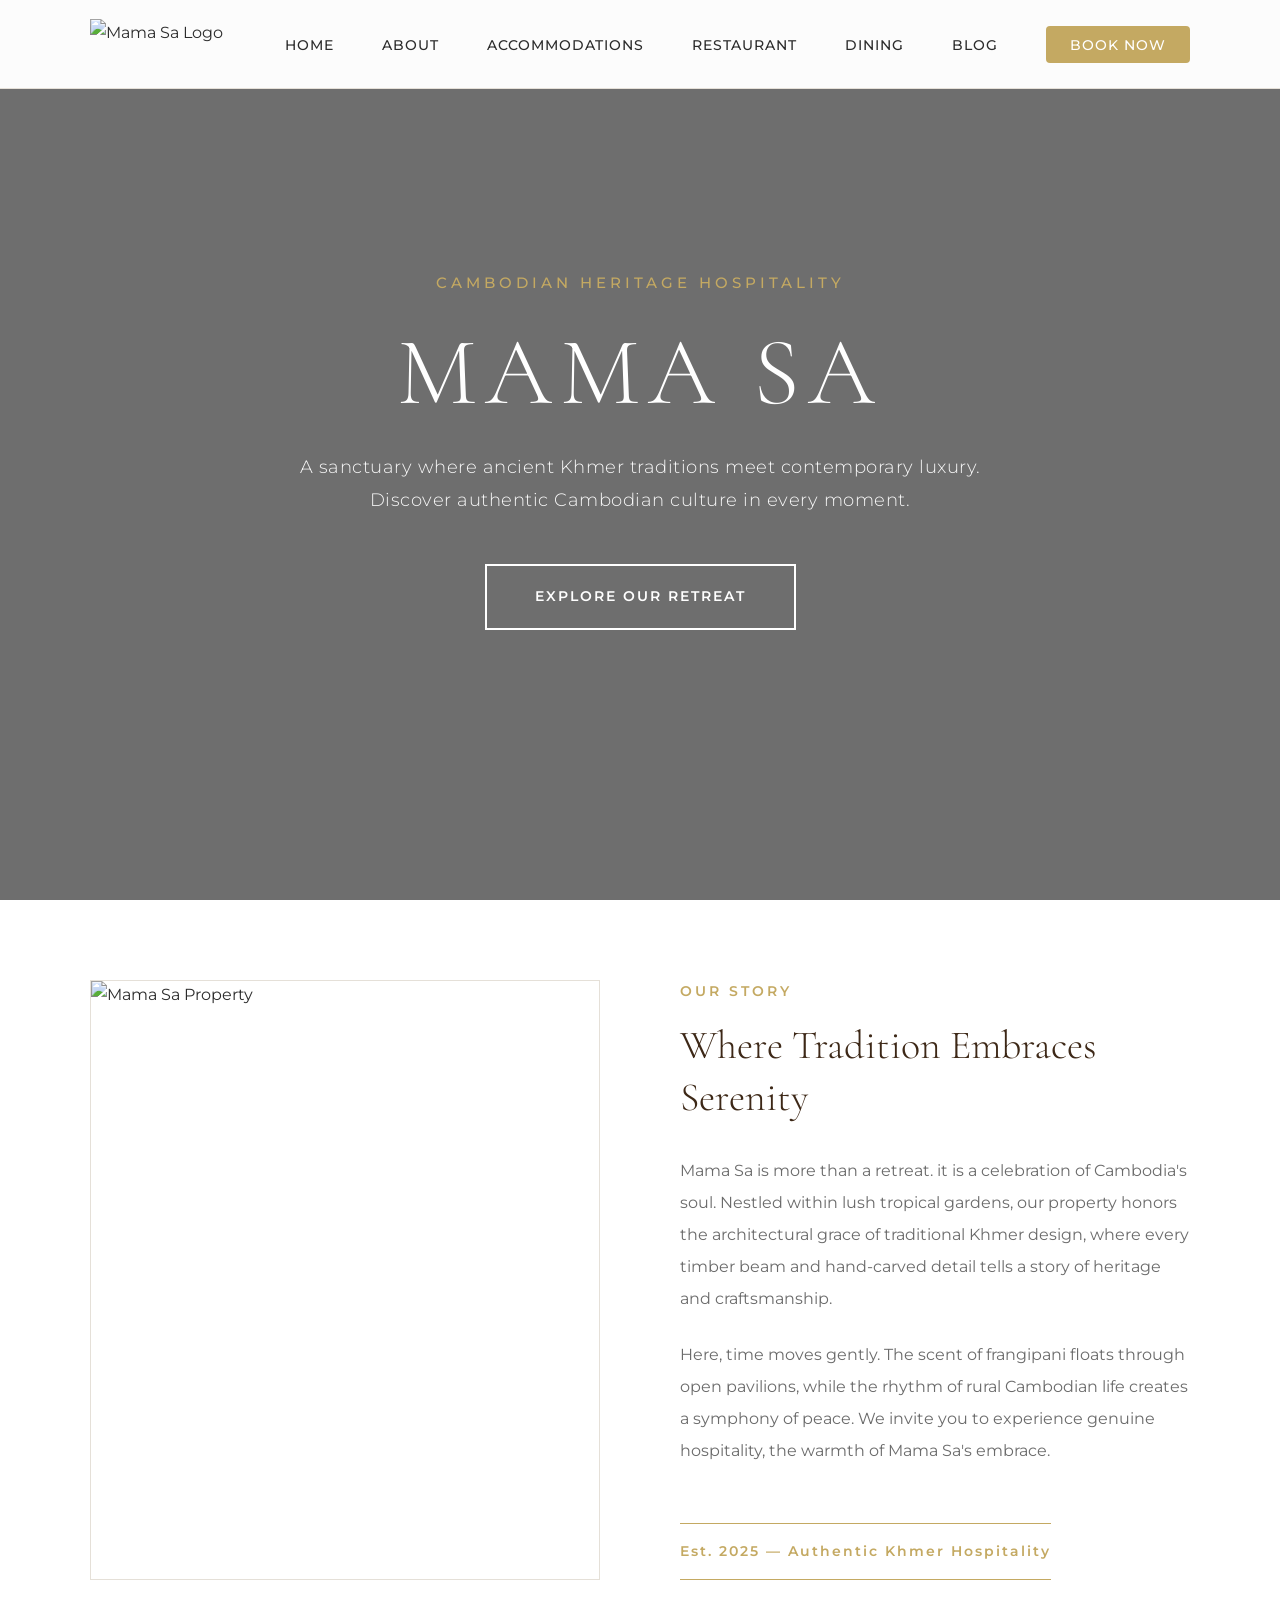
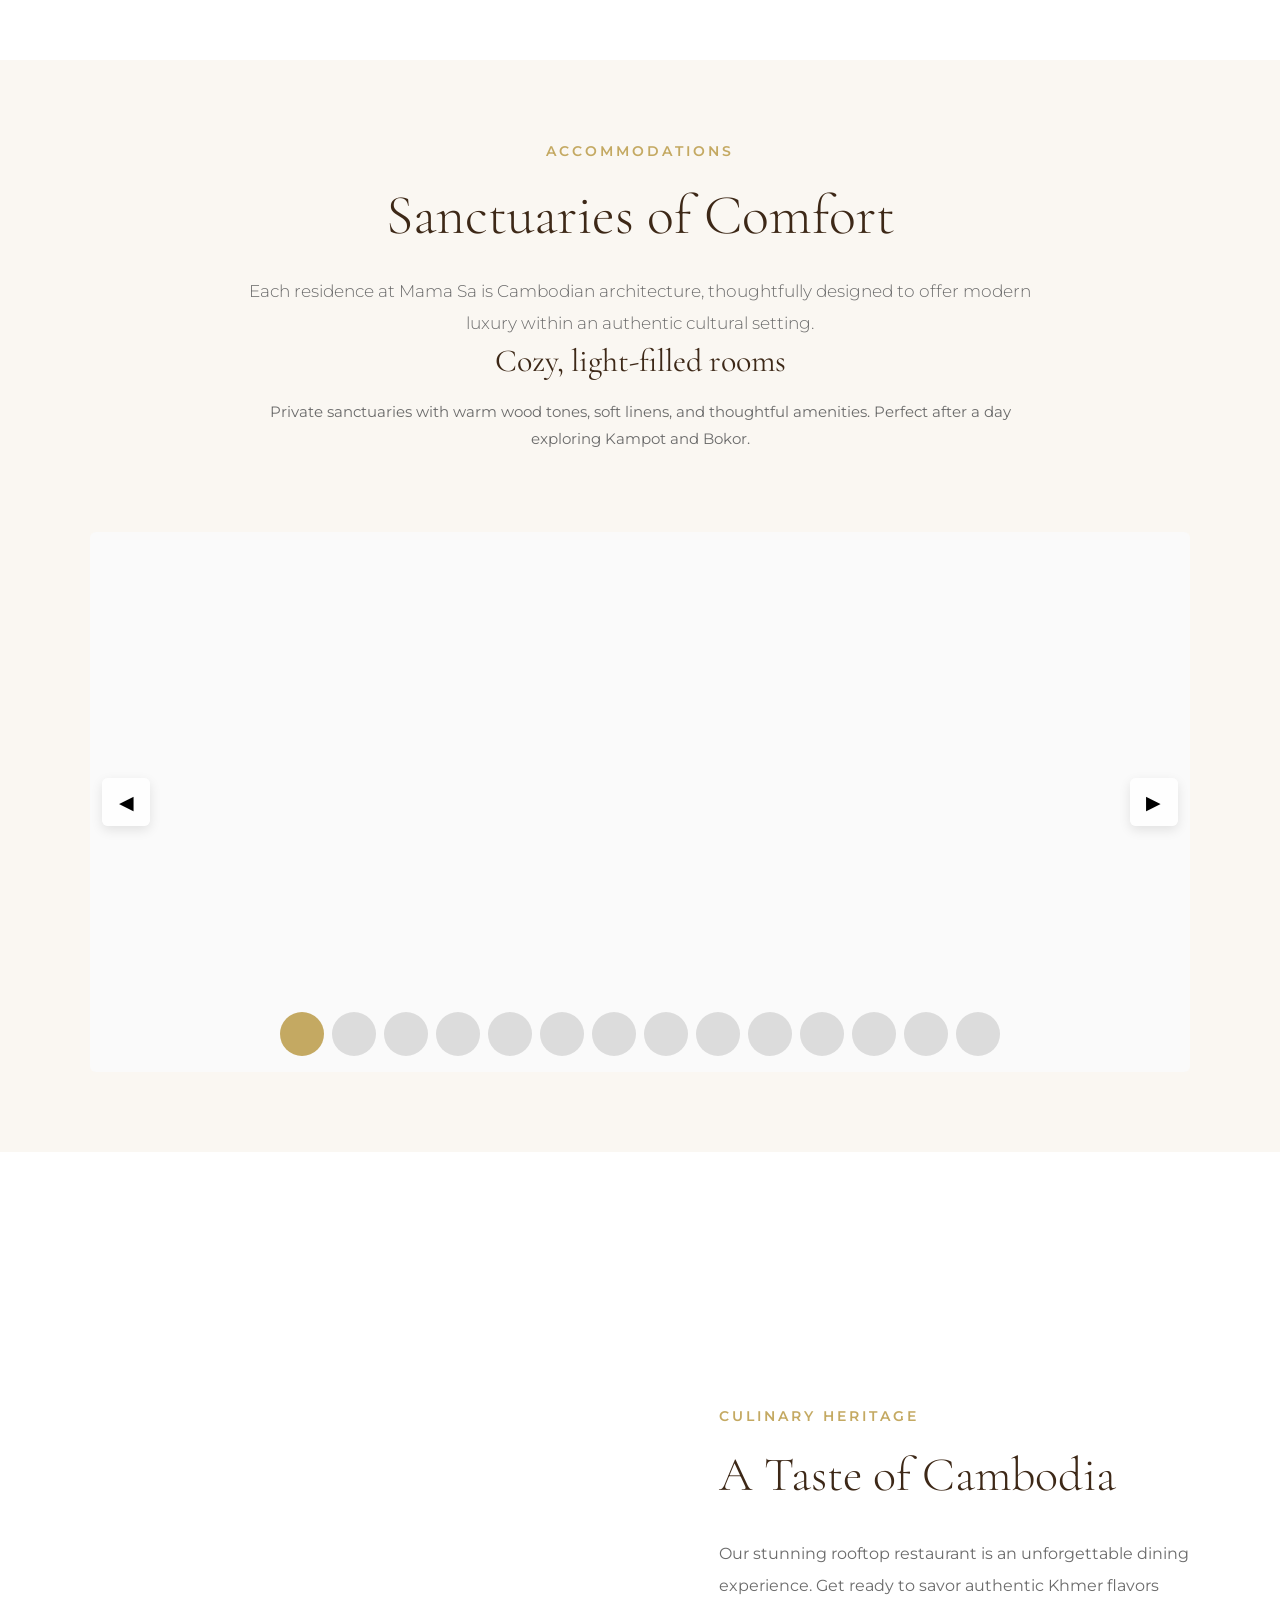
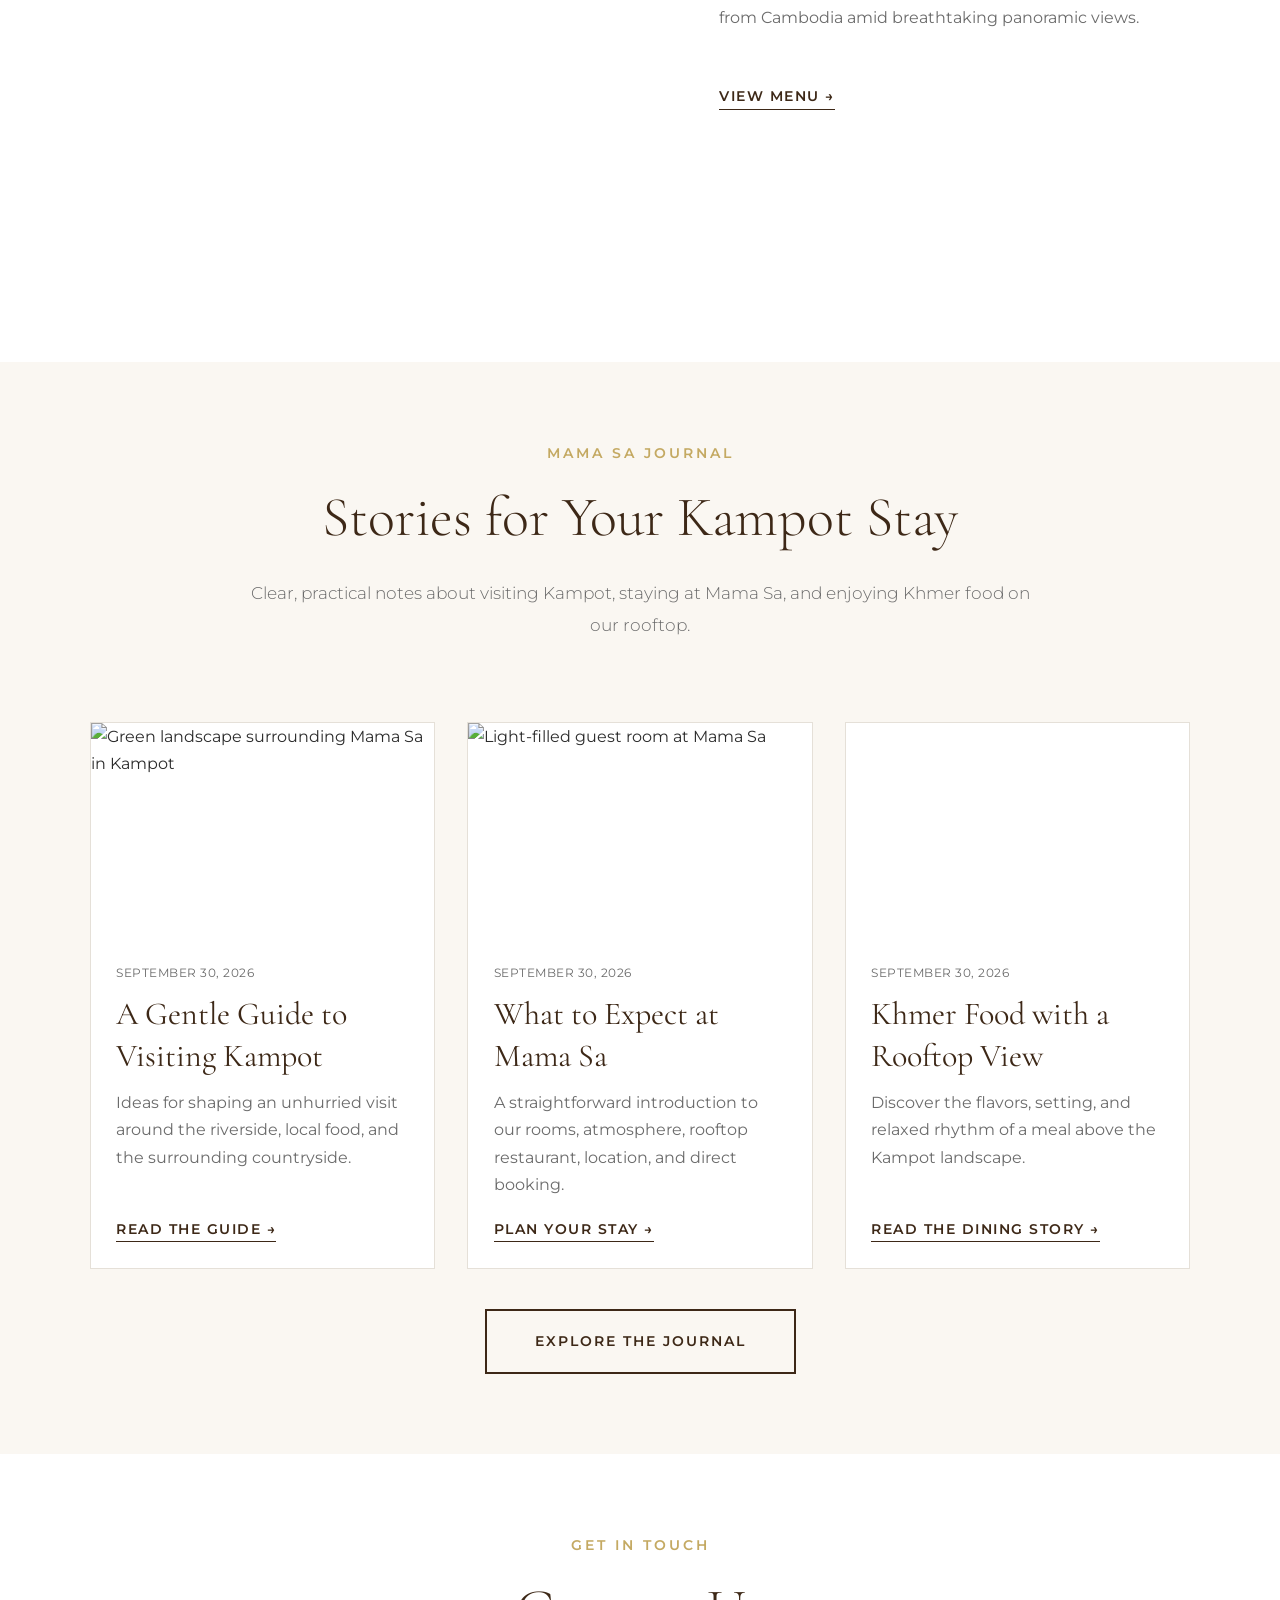
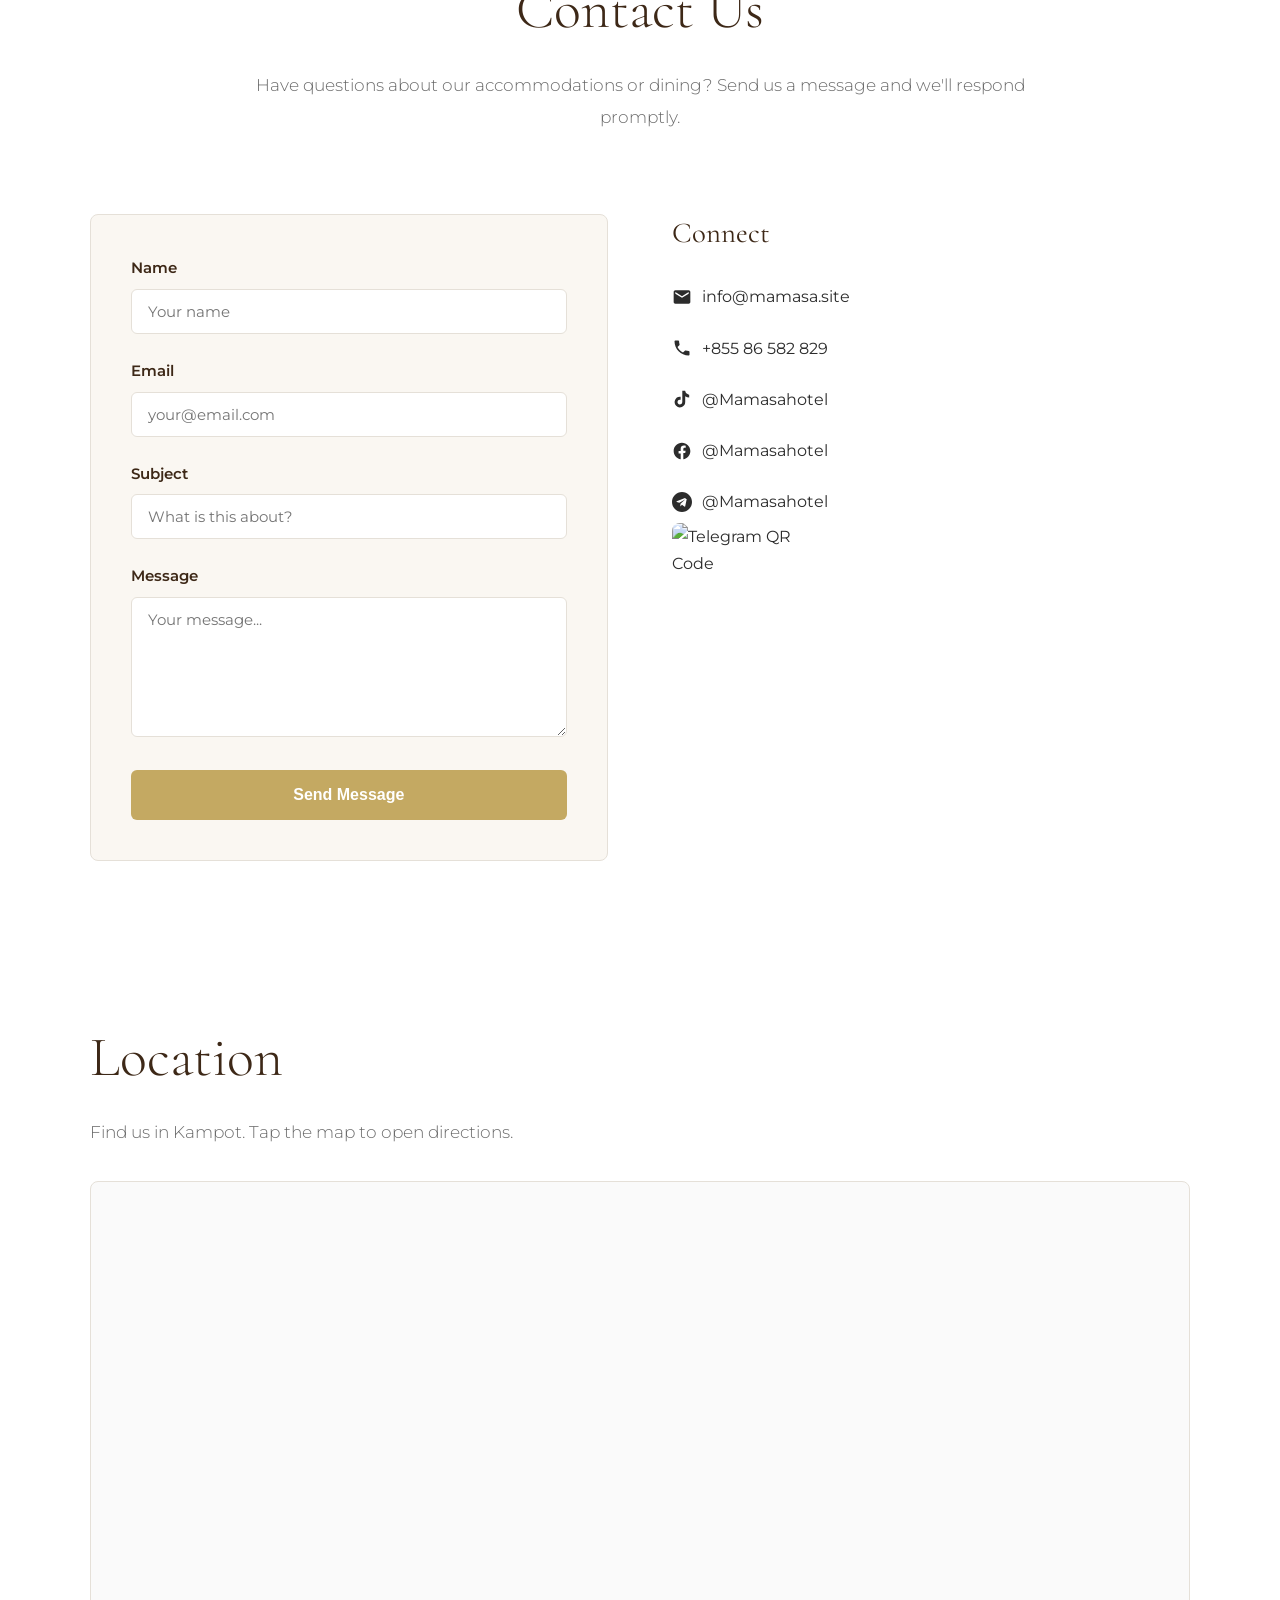
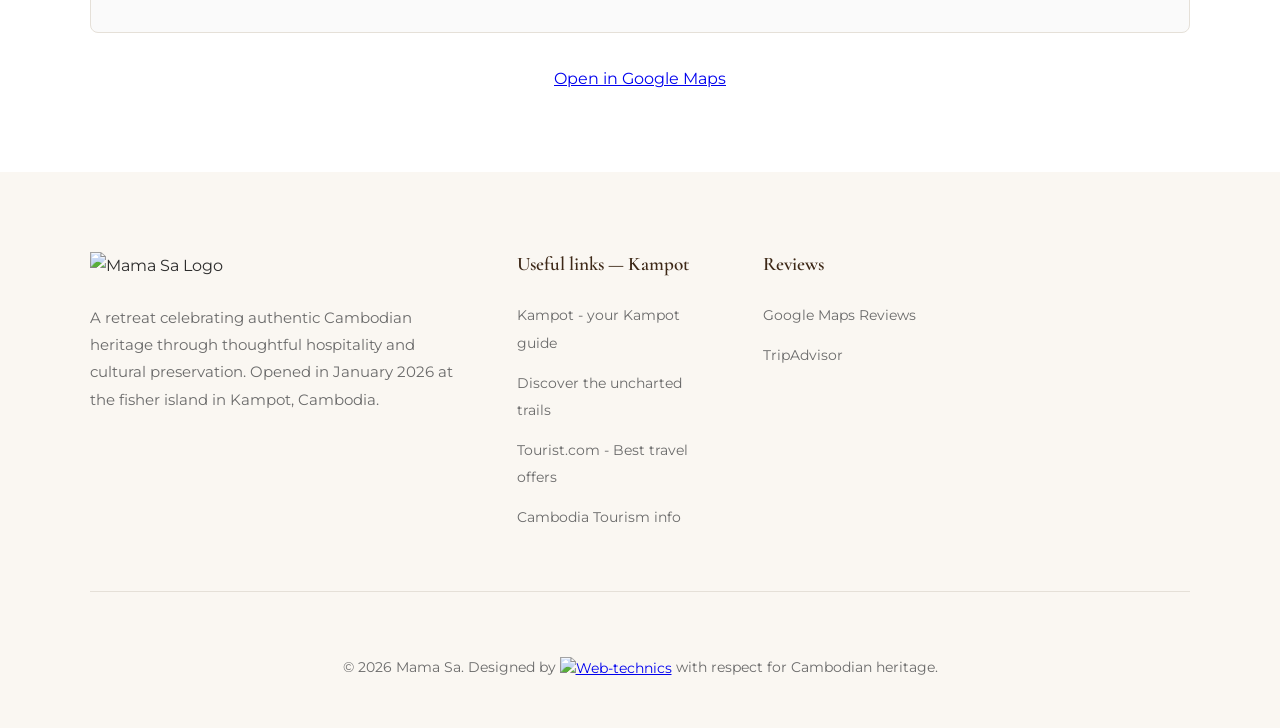
==== commit ffb0c637: "blog+IIms.txt AI readable Blog pages added" ====
--- a/index.html
+++ b/index.html
@@ -13,6 +13,7 @@
     <meta name="description" content="Mamasa Hotel & Rooftop Restaurant — a peaceful Cambodian retreat in Kampot offering cozy rooms and authentic Khmer cuisine. Book your stay today.">
     <meta name="keywords" content="Kampot hotel, Kampot vacation, Kampot holiday, Kampot rooftop restaurant, Cambodia hotel, Kampot accommodation, Mama Sa hotel, hotel in Kampot, Kampot retreat, boutique hotel Cambodia, Kampot guesthouse, rooftop dining Kampot, Khmer cuisine, authentic Cambodian food, Kampot travel, Kampot tourism, budget hotel Kampot, affordable hotel Kampot, Kampot mountain view, panoramic view restaurant, Cambodia vacation, Southeast Asia travel, Kampot pepper, riverside hotel Cambodia, Kampot tour, Kampot best food, Kampot best price, fresh food, quality ingredients, market fresh Kampot, bed and breakfast, family friendly hotel, dog friendly hotel, walking distance from fish island beach bungalows, kampot">
     <link rel="canonical" href="https://mamasa.site/">
+    <link rel="alternate" type="application/rss+xml" title="Mama Sa Journal RSS" href="https://mamasa.site/feed.xml">
     
     <!-- Favicons -->
     <link rel="icon" type="image/svg+xml" href="/favicon.svg">
@@ -54,8 +55,8 @@
       },
       "geo": {
         "@type": "GeoCoordinates",
-        "latitude": "10.6104",
-        "longitude": "104.1781"
+        "latitude": "10.5746545",
+        "longitude": "104.1722945"
       },
       "priceRange": "$$",
       "starRating": {
@@ -72,6 +73,40 @@
       "image": "https://mamasa.site/images/og-home.jpg",
       "servesCuisine": ["Khmer", "Cambodian"],
       "acceptsReservations": "True"
+    }
+    </script>
+
+    <script type="application/ld+json">
+    {
+      "@context": "https://schema.org",
+      "@type": "WebSite",
+      "@id": "https://mamasa.site/#website",
+      "url": "https://mamasa.site/",
+      "name": "Mama Sa Hotel & Restaurant",
+      "inLanguage": "en",
+      "publisher": {
+        "@type": "Organization",
+        "@id": "https://mamasa.site/#organization",
+        "name": "Mama Sa Hotel & Restaurant",
+        "url": "https://mamasa.site/",
+        "logo": {
+          "@type": "ImageObject",
+          "url": "https://mamasa.site/images/logo.png"
+        },
+        "email": "info@mamasa.site",
+        "telephone": "+855-86-582-829",
+        "sameAs": [
+          "https://www.facebook.com/mamasahotel",
+          "https://www.tiktok.com/@mamasahotel",
+          "https://t.me/Mamasahotel"
+        ]
+      },
+      "hasPart": {
+        "@type": "Blog",
+        "@id": "https://mamasa.site/blog.html#blog",
+        "url": "https://mamasa.site/blog.html",
+        "name": "Mama Sa Journal"
+      }
     }
     </script>
 
@@ -1418,6 +1453,72 @@
 
         }
 
+        /* Journal preview */
+        .journal-preview {
+            background: var(--cream);
+        }
+
+        .journal-grid {
+            display: grid;
+            gap: 2rem;
+            grid-template-columns: repeat(3, 1fr);
+            margin-top: 3rem;
+        }
+
+        .journal-card {
+            background: var(--white);
+            border: 1px solid var(--border-light);
+            display: flex;
+            flex-direction: column;
+        }
+
+        .journal-card img {
+            aspect-ratio: 16 / 10;
+            object-fit: cover;
+            width: 100%;
+        }
+
+        .journal-card-content {
+            display: flex;
+            flex: 1;
+            flex-direction: column;
+            padding: 1.6rem;
+        }
+
+        .journal-card time {
+            color: var(--text-light);
+            font-size: 0.75rem;
+            letter-spacing: 0.5px;
+            text-transform: uppercase;
+        }
+
+        .journal-card h3 {
+            color: var(--dark-brown);
+            font-size: 2rem;
+            margin: 0.6rem 0 0.8rem;
+        }
+
+        .journal-card p {
+            color: var(--text-light);
+            margin-bottom: 1.25rem;
+        }
+
+        .journal-card .room-link {
+            align-self: flex-start;
+            margin-top: auto;
+        }
+
+        .journal-all {
+            margin-top: 2.5rem;
+            text-align: center;
+        }
+
+        @media (max-width: 900px) {
+            .journal-grid {
+                grid-template-columns: 1fr;
+            }
+        }
+
     </style>
 
 </head>
@@ -1449,6 +1550,8 @@
                 <li><a href="#restaurant">Restaurant</a></li>
 
                 <li><a href="restaurant.html">Dining</a></li>
+
+                <li><a href="blog.html">Blog</a></li>
 
                 <li><a href="booking.html" style="background: var(--primary-gold); color: var(--white); padding: 0.6rem 1.5rem; border-radius: 4px;">Book Now</a></li>
 
@@ -1507,6 +1610,8 @@
         })();
     </script>
 
+    <main>
+
     <!-- Hero Section -->
 
     <section class="hero" id="home">
@@ -1641,6 +1746,45 @@
 
         </div>
 
+    </section>
+
+    <!-- Journal Section -->
+    <section class="journal-preview" id="journal" aria-labelledby="journal-title">
+        <div class="section-header">
+            <p class="section-label">Mama Sa Journal</p>
+            <h2 class="section-title" id="journal-title">Stories for Your Kampot Stay</h2>
+            <p class="section-description">Clear, practical notes about visiting Kampot, staying at Mama Sa, and enjoying Khmer food on our rooftop.</p>
+        </div>
+        <div class="journal-grid">
+            <article class="journal-card">
+                <img src="images/background.jpg" alt="Green landscape surrounding Mama Sa in Kampot" loading="lazy">
+                <div class="journal-card-content">
+                    <time datetime="2026-09-30">September 30, 2026</time>
+                    <h3>A Gentle Guide to Visiting Kampot</h3>
+                    <p>Ideas for shaping an unhurried visit around the riverside, local food, and the surrounding countryside.</p>
+                    <a class="room-link" href="blog-kampot-travel-guide.html">Read the guide →</a>
+                </div>
+            </article>
+            <article class="journal-card">
+                <img src="images/rooms/518413299_122116977734.jpg" alt="Light-filled guest room at Mama Sa" loading="lazy">
+                <div class="journal-card-content">
+                    <time datetime="2026-09-30">September 30, 2026</time>
+                    <h3>What to Expect at Mama Sa</h3>
+                    <p>A straightforward introduction to our rooms, atmosphere, rooftop restaurant, location, and direct booking.</p>
+                    <a class="room-link" href="blog-staying-at-mama-sa.html">Plan your stay →</a>
+                </div>
+            </article>
+            <article class="journal-card">
+                <img src="images/khmer-food.png" alt="Khmer dishes served at Mama Sa Rooftop Restaurant" loading="lazy">
+                <div class="journal-card-content">
+                    <time datetime="2026-09-30">September 30, 2026</time>
+                    <h3>Khmer Food with a Rooftop View</h3>
+                    <p>Discover the flavors, setting, and relaxed rhythm of a meal above the Kampot landscape.</p>
+                    <a class="room-link" href="blog-khmer-rooftop-dining.html">Read the dining story →</a>
+                </div>
+            </article>
+        </div>
+        <p class="journal-all"><a class="hero-cta" href="blog.html" style="border-color: var(--dark-brown); color: var(--dark-brown);">Explore the Journal</a></p>
     </section>
 
     <!-- Contact Section -->
@@ -1718,6 +1862,8 @@
         </p>
     </section>
 
+    </main>
+
     <!-- Footer -->
 
     <footer>
@@ -2032,4 +2178,3 @@
 </body>
 
 </html>
-
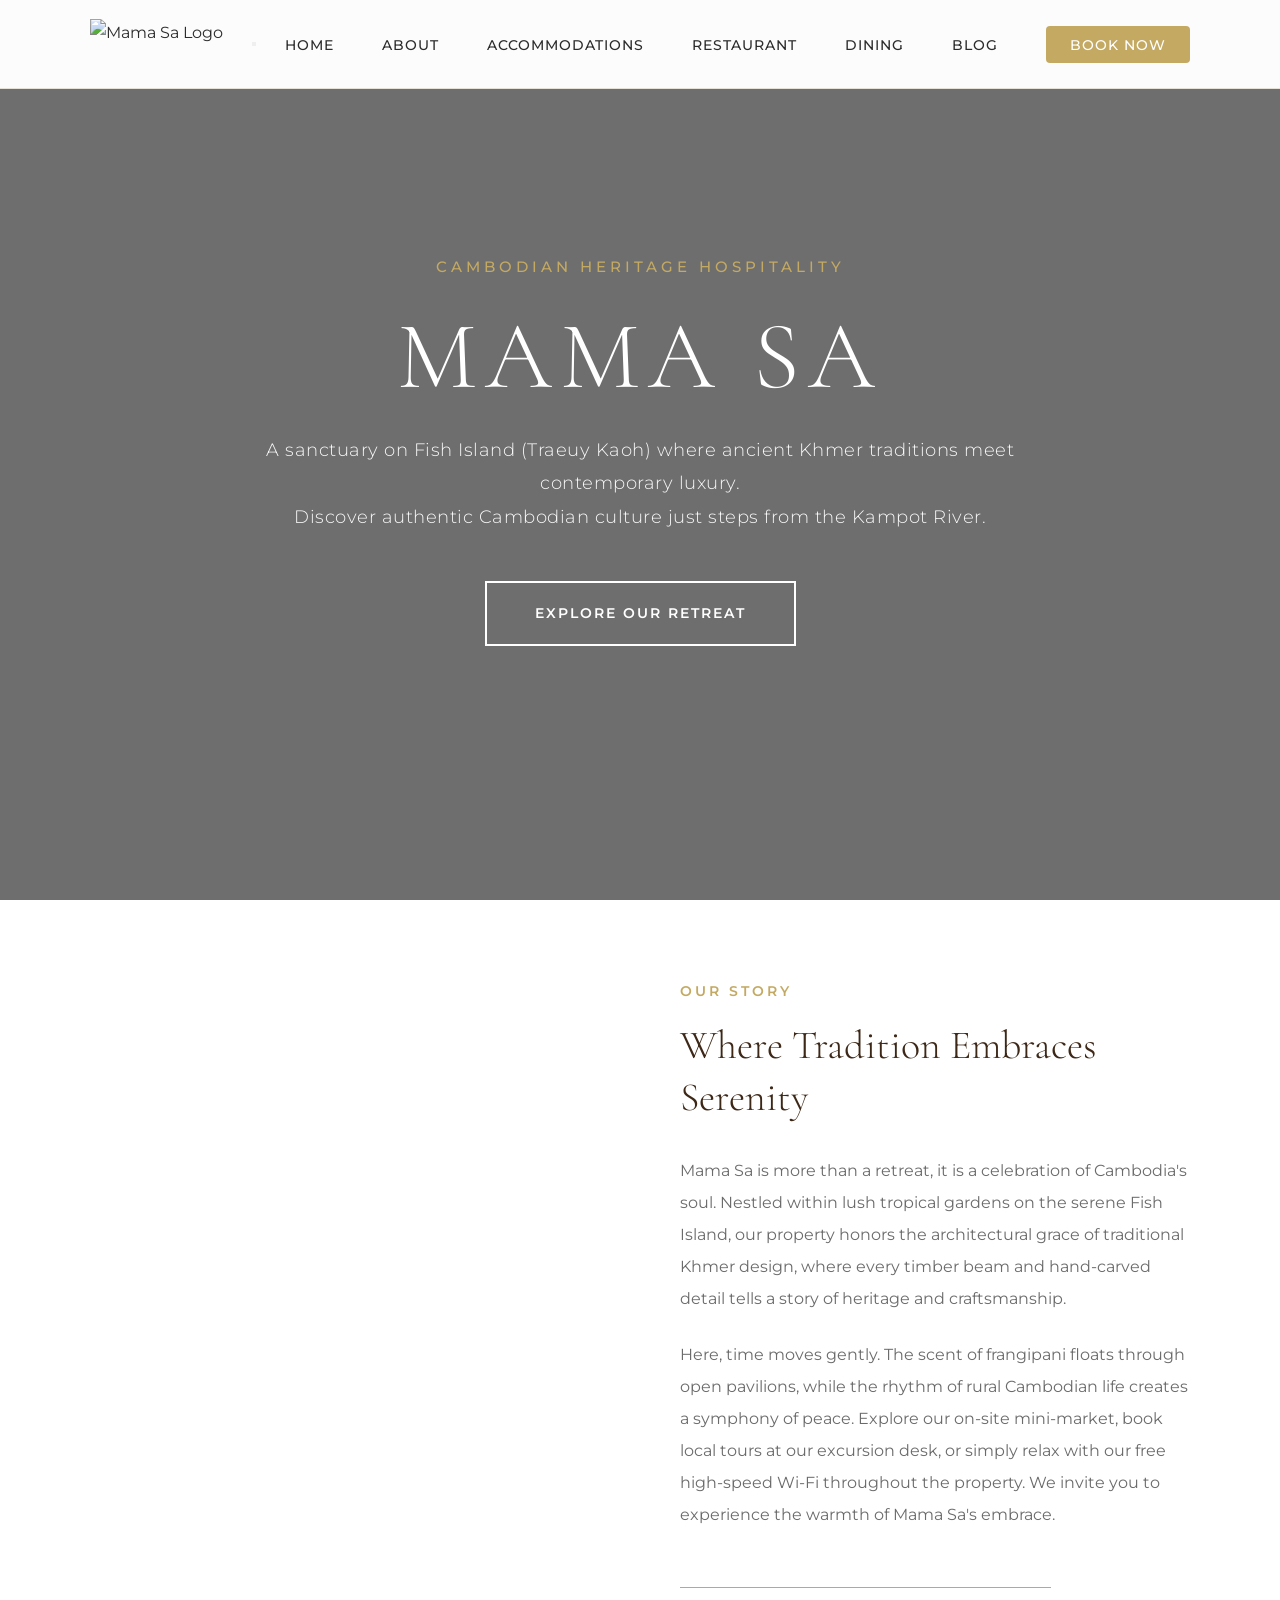
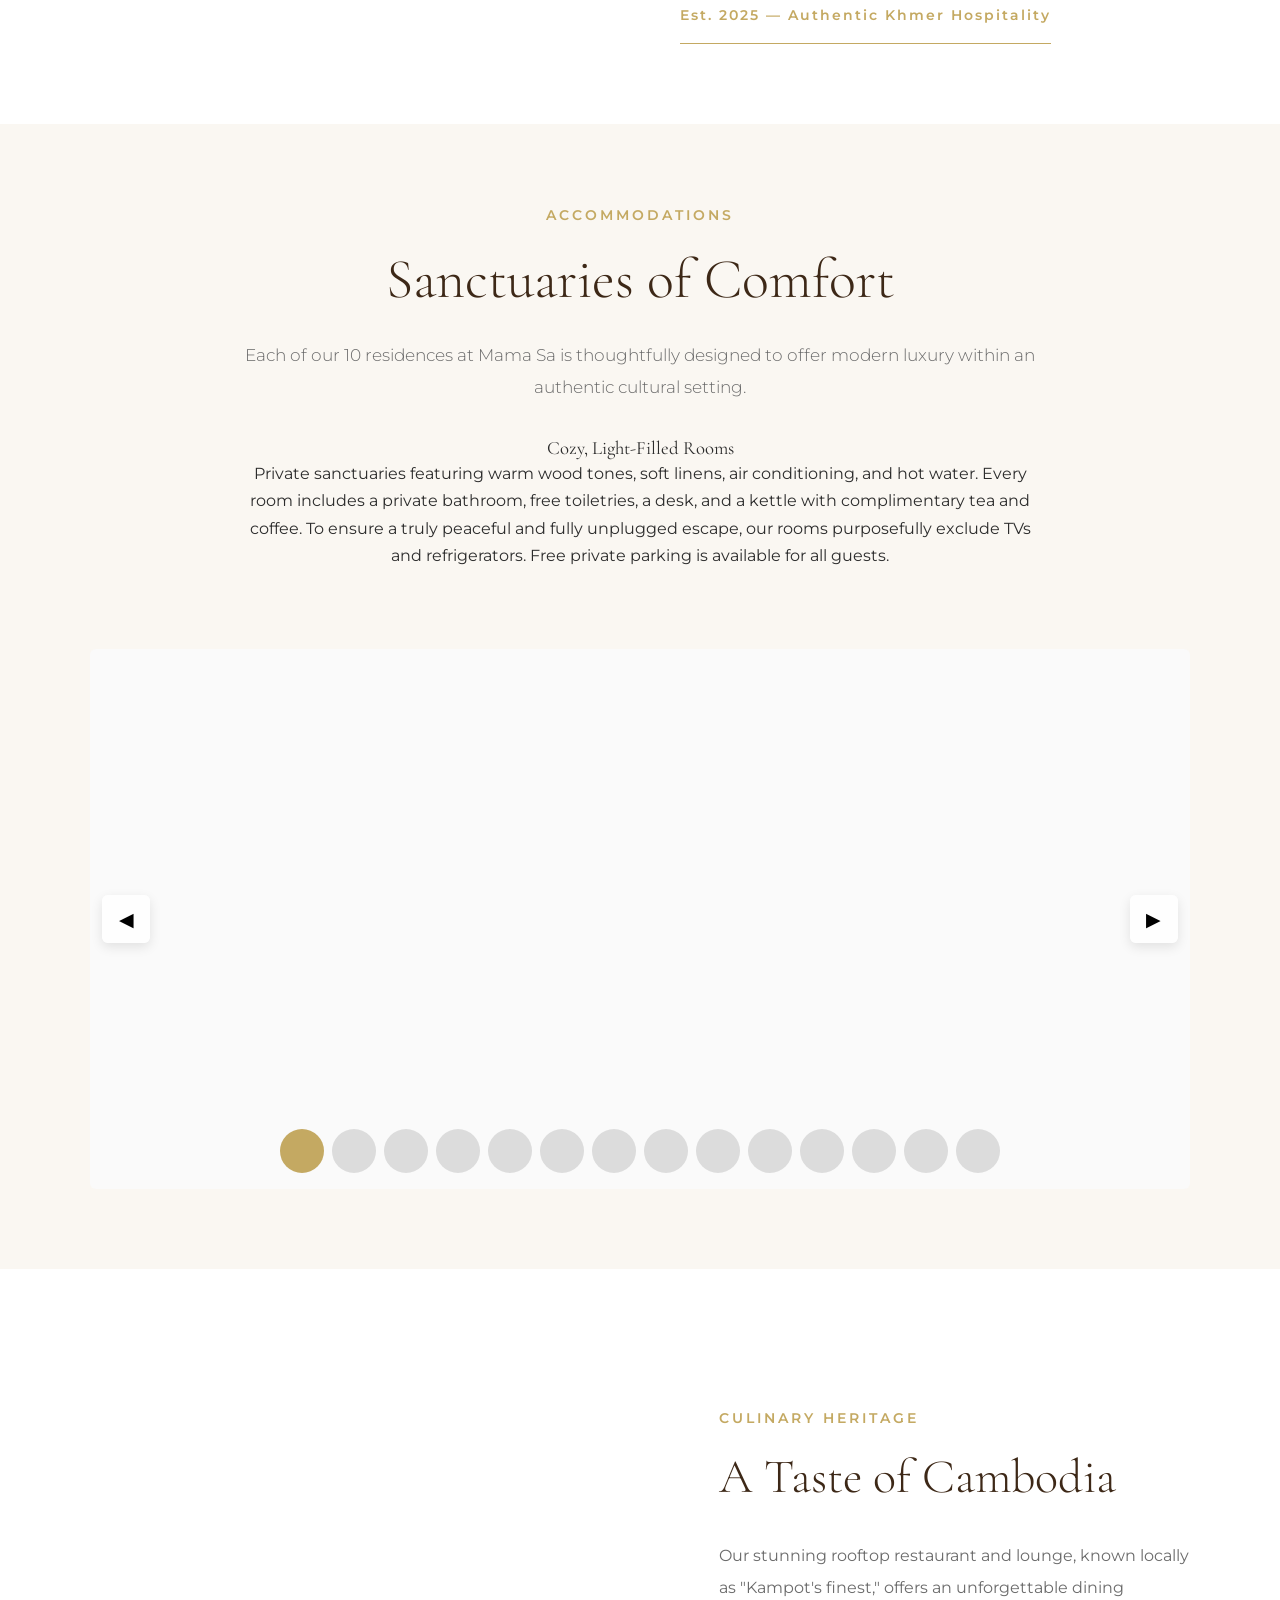
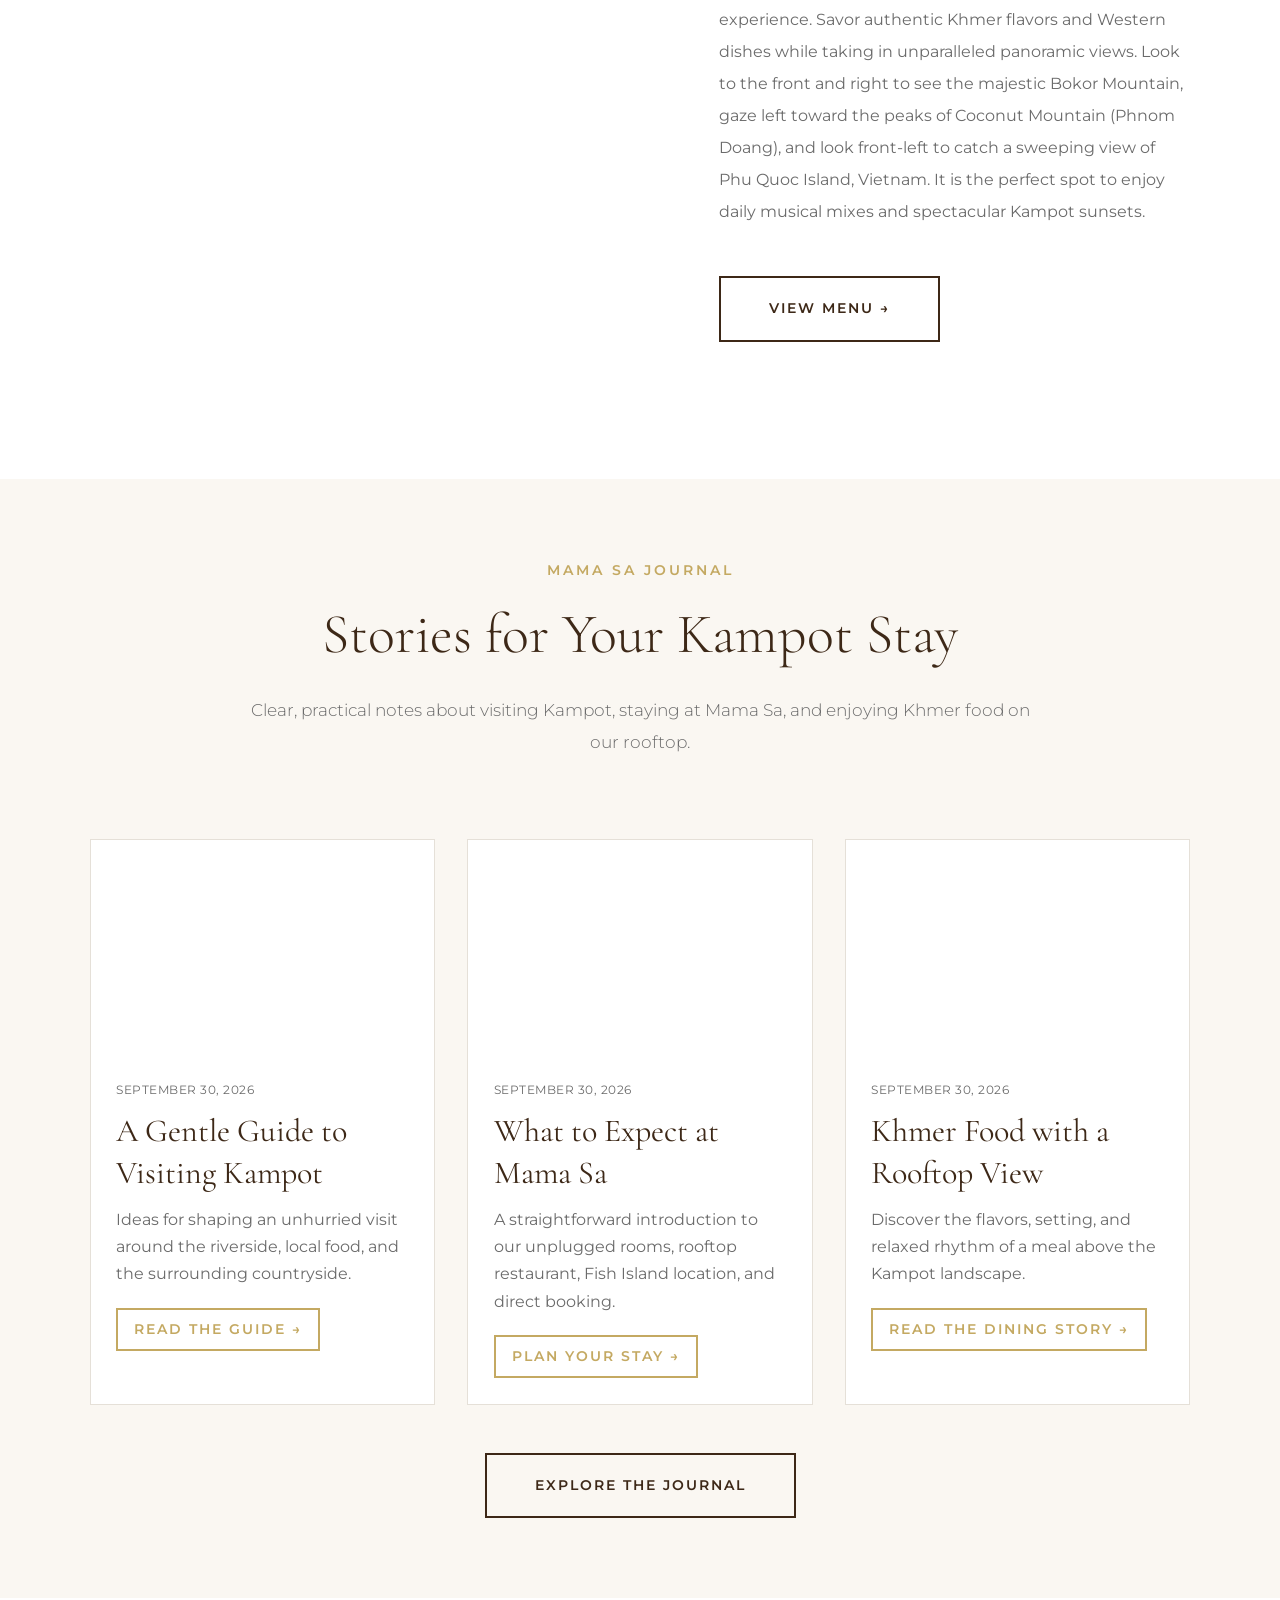
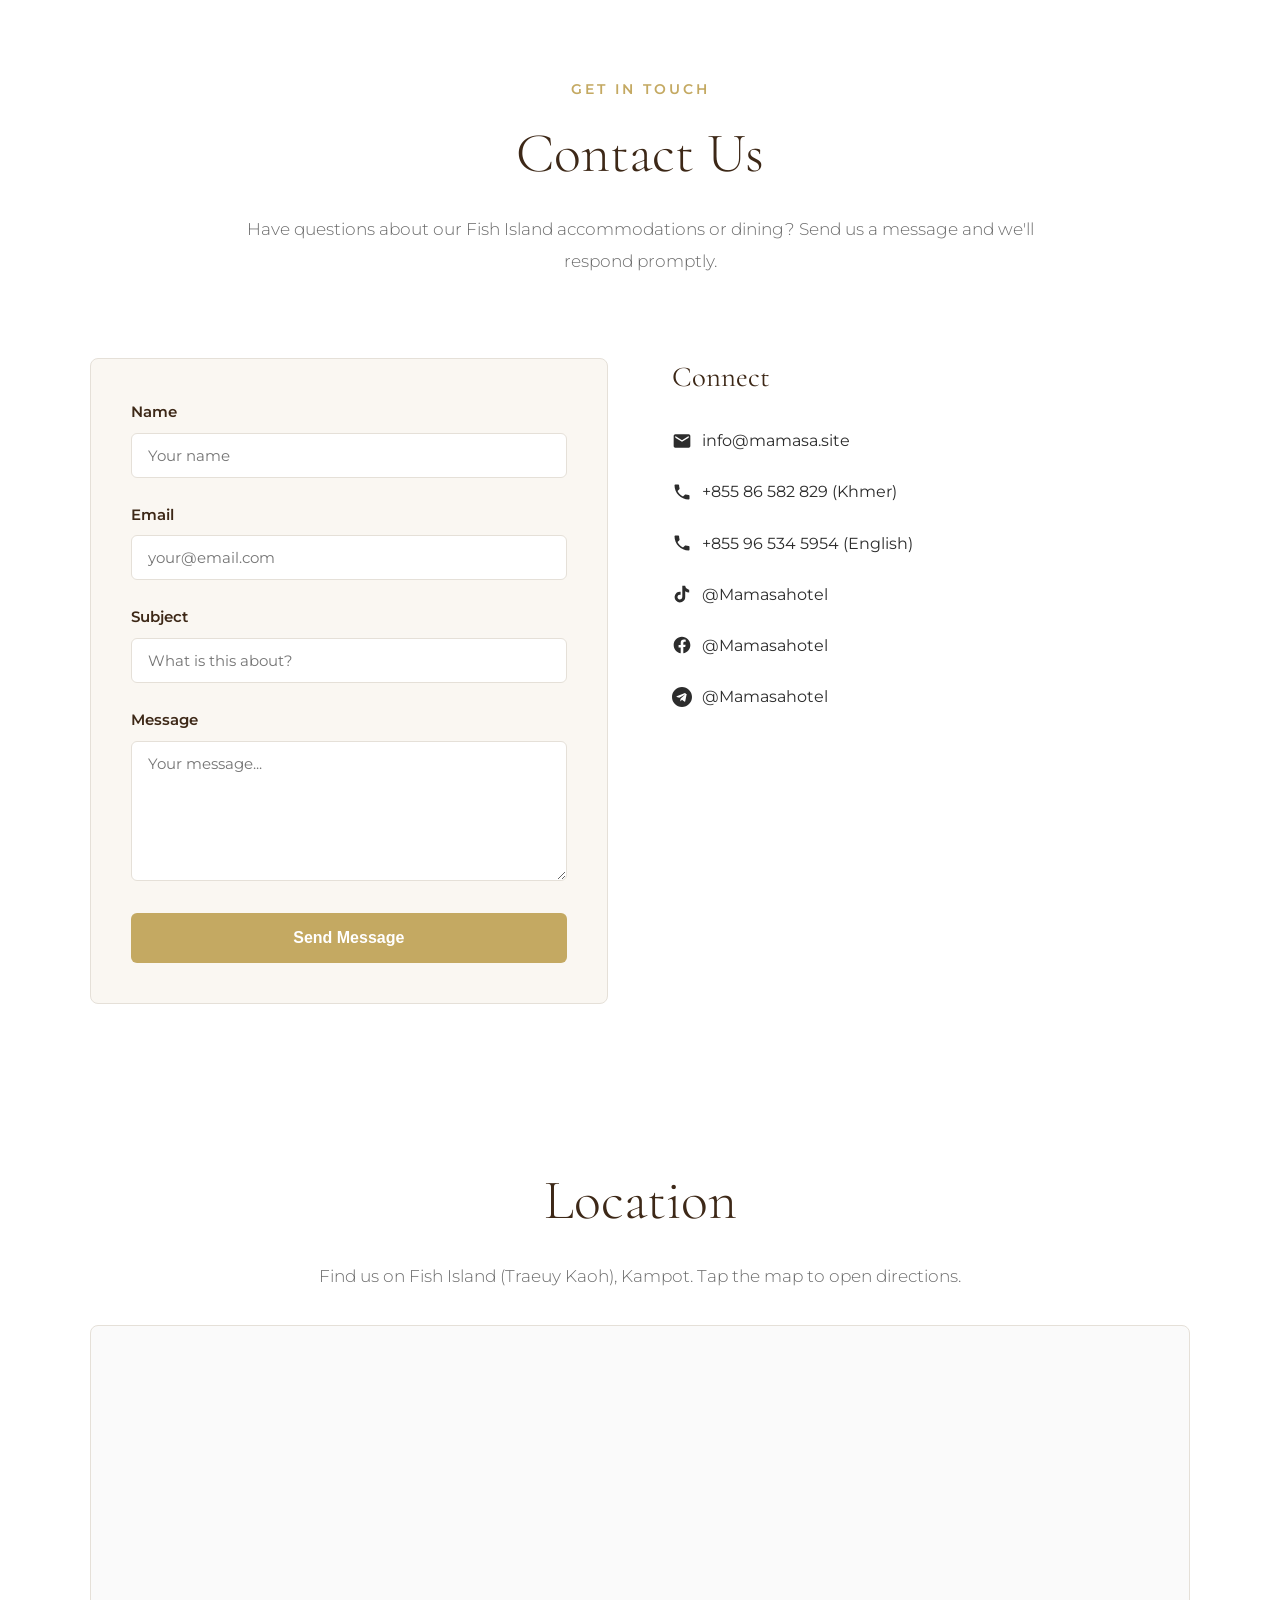
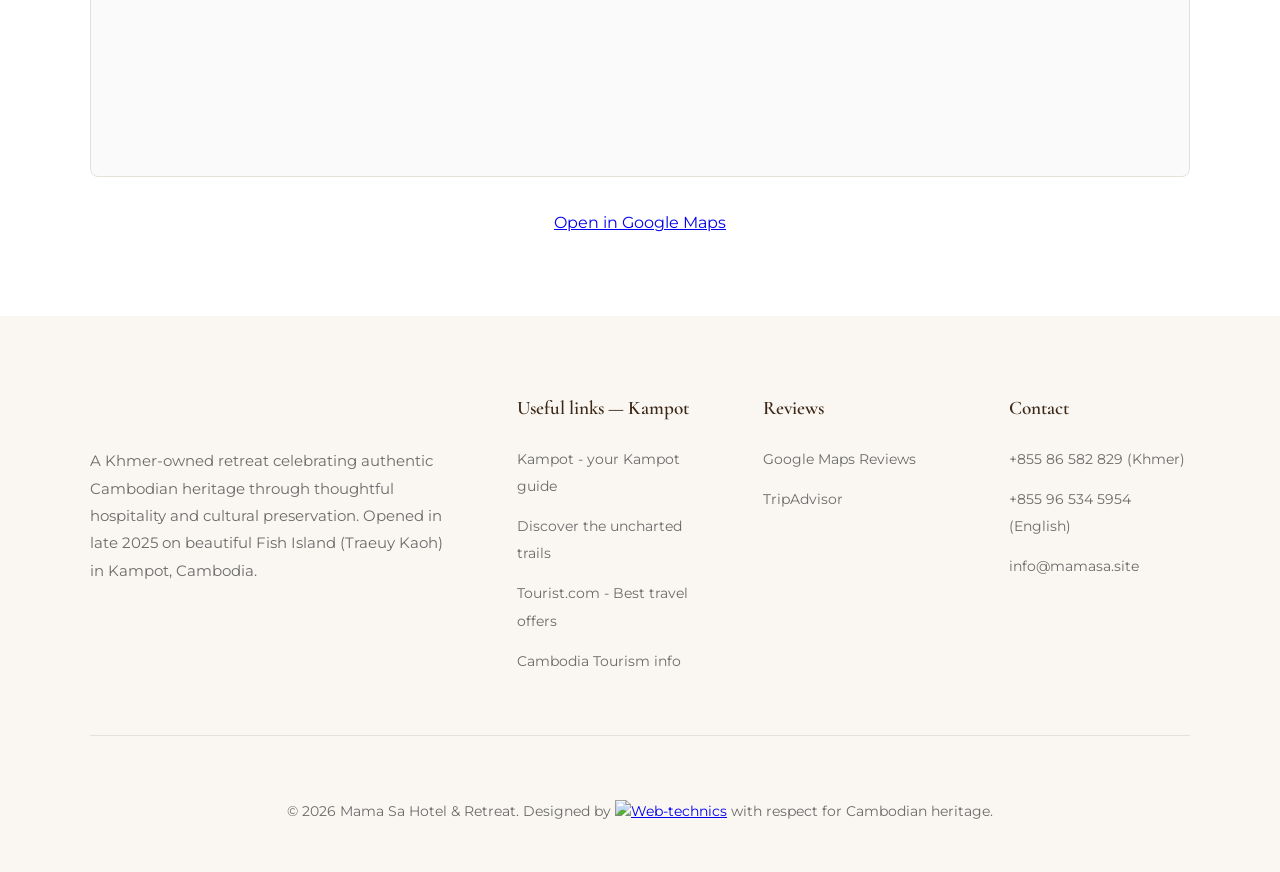
==== commit adf20166: "Optimizing" ====
--- a/index.html
+++ b/index.html
@@ -1,17 +1,13 @@
 <!DOCTYPE html>
-
 <html lang="en">
-
 <head>
-
     <meta charset="UTF-8">
-
     <meta name="viewport" content="width=device-width, initial-scale=1.0">
-
-    <title>Mama Sa - Cambodian Retreat | Hotel & Restaurant</title>
-
-    <meta name="description" content="Mamasa Hotel & Rooftop Restaurant — a peaceful Cambodian retreat in Kampot offering cozy rooms and authentic Khmer cuisine. Book your stay today.">
-    <meta name="keywords" content="Kampot hotel, Kampot vacation, Kampot holiday, Kampot rooftop restaurant, Cambodia hotel, Kampot accommodation, Mama Sa hotel, hotel in Kampot, Kampot retreat, boutique hotel Cambodia, Kampot guesthouse, rooftop dining Kampot, Khmer cuisine, authentic Cambodian food, Kampot travel, Kampot tourism, budget hotel Kampot, affordable hotel Kampot, Kampot mountain view, panoramic view restaurant, Cambodia vacation, Southeast Asia travel, Kampot pepper, riverside hotel Cambodia, Kampot tour, Kampot best food, Kampot best price, fresh food, quality ingredients, market fresh Kampot, bed and breakfast, family friendly hotel, dog friendly hotel, walking distance from fish island beach bungalows, kampot">
+    <title>Mama Sa Hotel & Retreat | Rooftop Restaurant & Sunset Views in Kampot</title>
+    
+    <meta name="description" content="Experience Mama Sa Hotel and Retreat on Fish Island, Kampot. Enjoy our cozy air-conditioned rooms and a rooftop restaurant serving authentic Khmer cuisine with spectacular sunset views of Bokor Mountain and Vietnam.">
+    <meta name="keywords" content="Mama Sa Hotel and Retreat, Kampot hotel, Fish Island Kampot, Traeuy Kaoh accommodation, Kampot rooftop restaurant, best sunset view Kampot, Bokor mountain view, Phu Quoc view, authentic Khmer food, Cambodia retreat">
+    
     <link rel="canonical" href="https://mamasa.site/">
     <link rel="alternate" type="application/rss+xml" title="Mama Sa Journal RSS" href="https://mamasa.site/feed.xml">
     
@@ -22,20 +18,23 @@
     <link rel="icon" type="image/png" sizes="512x512" href="/favicon-512.png">
     <link rel="apple-touch-icon" href="/favicon-192.png">
     
+    <!-- Open Graph -->
     <meta property="og:type" content="website">
-    <meta property="og:title" content="Mama Sa - Cambodian Retreat | Hotel & Rooftop Restaurant Kampot">
-    <meta property="og:description" content="A peaceful Cambodian retreat in Kampot with cozy rooms and authentic Khmer cuisine.">
+    <meta property="og:title" content="Mama Sa Hotel & Retreat | Fish Island, Kampot">
+    <meta property="og:description" content="A peaceful Cambodian retreat featuring cozy rooms, free private parking, and a rooftop restaurant with spectacular sunset views of Bokor Mountain.">
     <meta property="og:url" content="https://mamasa.site/">
     <meta property="og:image" content="https://mamasa.site/images/og-home.png">
     <meta property="og:image:secure_url" content="https://mamasa.site/images/og-home.png">
     <meta property="og:image:width" content="1200">
     <meta property="og:image:height" content="630">
-    <meta property="og:image:alt" content="Mama Sa Hotel and Rooftop Restaurant in Kampot, Cambodia">
-    <meta property="og:site_name" content="Mama Sa Hotel & Restaurant">
+    <meta property="og:image:alt" content="Mama Sa Hotel and Retreat Rooftop in Kampot, Cambodia">
+    <meta property="og:site_name" content="Mama Sa Hotel & Retreat">
     <meta property="og:locale" content="en_US">
+    
+    <!-- Twitter -->
     <meta name="twitter:image" content="https://mamasa.site/images/og-home.png">
-    <meta name="twitter:title" content="Mama Sa - Cambodian Retreat | Hotel & Rooftop Restaurant Kampot">
-    <meta name="twitter:description" content="A peaceful Cambodian retreat in Kampot with cozy rooms and authentic Khmer cuisine.">
+    <meta name="twitter:title" content="Mama Sa Hotel & Retreat | Fish Island, Kampot">
+    <meta name="twitter:description" content="A peaceful Cambodian retreat on Fish Island featuring cozy rooms and authentic Khmer cuisine with a view.">
     <meta name="twitter:card" content="summary_large_image">
 
     <!-- Structured Data -->
@@ -43,13 +42,14 @@
     {
       "@context": "https://schema.org",
       "@type": "Hotel",
-      "name": "Mama Sa Hotel & Restaurant",
-      "description": "A peaceful Cambodian retreat in Kampot offering cozy rooms and authentic Khmer cuisine with panoramic mountain views.",
+      "name": "Mama Sa Hotel and Retreat",
+      "description": "A peaceful Cambodian retreat on Fish Island (Traeuy Kaoh) in Kampot offering cozy air-conditioned rooms, free Wi-Fi, and an authentic Khmer rooftop restaurant with panoramic sunset views.",
       "url": "https://mamasa.site/",
-      "telephone": "+855-86-582-829",
+      "telephone": ["+855-86-582-829", "+855-96-534-5954"],
       "email": "info@mamasa.site",
       "address": {
         "@type": "PostalAddress",
+        "streetAddress": "Fish Island (Traeuy Kaoh)",
         "addressLocality": "Kampot",
         "addressCountry": "Cambodia"
       },
@@ -58,20 +58,21 @@
         "latitude": "10.5746545",
         "longitude": "104.1722945"
       },
-      "priceRange": "$$",
+      "priceRange": "$15 - $25",
       "starRating": {
         "@type": "Rating",
         "ratingValue": "4.5"
       },
       "amenityFeature": [
-        {"@type": "LocationFeatureSpecification", "name": "Rooftop Restaurant"},
-        {"@type": "LocationFeatureSpecification", "name": "Mountain View"},
+        {"@type": "LocationFeatureSpecification", "name": "Panoramic Rooftop Restaurant"},
+        {"@type": "LocationFeatureSpecification", "name": "Bokor Mountain View"},
         {"@type": "LocationFeatureSpecification", "name": "Air Conditioning"},
-        {"@type": "LocationFeatureSpecification", "name": "Free WiFi"}
+        {"@type": "LocationFeatureSpecification", "name": "Free High-Speed WiFi"},
+        {"@type": "LocationFeatureSpecification", "name": "Free Private Parking"}
       ],
       "hasMap": "https://maps.google.com/?q=Kampot+Cambodia",
       "image": "https://mamasa.site/images/og-home.jpg",
-      "servesCuisine": ["Khmer", "Cambodian"],
+      "servesCuisine": ["Khmer", "Western", "Cambodian"],
       "acceptsReservations": "True"
     }
     </script>
@@ -82,12 +83,12 @@
       "@type": "WebSite",
       "@id": "https://mamasa.site/#website",
       "url": "https://mamasa.site/",
-      "name": "Mama Sa Hotel & Restaurant",
+      "name": "Mama Sa Hotel & Retreat",
       "inLanguage": "en",
       "publisher": {
         "@type": "Organization",
         "@id": "https://mamasa.site/#organization",
-        "name": "Mama Sa Hotel & Restaurant",
+        "name": "Mama Sa Hotel & Retreat",
         "url": "https://mamasa.site/",
         "logo": {
           "@type": "ImageObject",
@@ -100,1614 +101,278 @@
           "https://www.tiktok.com/@mamasahotel",
           "https://t.me/Mamasahotel"
         ]
-      },
-      "hasPart": {
-        "@type": "Blog",
-        "@id": "https://mamasa.site/blog.html#blog",
-        "url": "https://mamasa.site/blog.html",
-        "name": "Mama Sa Journal"
       }
     }
     </script>
 
     <link rel="preconnect" href="https://fonts.googleapis.com">
-
     <link rel="preconnect" href="https://fonts.gstatic.com" crossorigin>
-
     <link href="https://fonts.googleapis.com/css2?family=Cormorant+Garamond:wght@300;400;600;700&family=Montserrat:wght@300;400;500;600&display=swap" rel="stylesheet">
 
     <style>
-
         :root {
-
             --primary-gold: #C4A962;
-
             --dark-brown: #3D2817;
-
             --deep-red: #8B2C2C;
-
             --cream: #FAF7F2;
-
             --white: #FFFFFF;
-
             --text-dark: #2C2C2C;
-
             --text-light: #6B6B6B;
-
             --border-light: #E5E0D8;
-
-        }
-
-        
-
-        html {
-
-            scroll-behavior: smooth;
-
-        }
-
-        
-
-        * {
-
-            margin: 0;
-
-            padding: 0;
-
-            box-sizing: border-box;
-
-        }
-
-        
-
+        }
+        
+        html { scroll-behavior: smooth; }
+        * { margin: 0; padding: 0; box-sizing: border-box; }
+        
         body {
-
             font-family: 'Montserrat', sans-serif;
-
             color: var(--text-dark);
-
             background-color: var(--white);
-
             line-height: 1.7;
-
             overflow-x: hidden;
-
-        }
-
-        
-
-        /* Image Fade-In Animation */
-
-        img {
-
-            opacity: 0;
-
-            transition: opacity 0.4s ease-in-out;
-
-        }
-
-        img.loaded {
-
-            opacity: 1;
-
-        }
-
-        
-
-        /* Back to Top Button */
-
+        }
+        
+        img { opacity: 0; transition: opacity 0.4s ease-in-out; }
+        img.loaded { opacity: 1; }
+        
         #backToTop {
-
-            position: fixed;
-
-            bottom: 30px;
-
-            right: 30px;
-
-            width: 50px;
-
-            height: 50px;
-
-            background: var(--primary-gold);
-
-            color: var(--white);
-
-            border: none;
-
-            border-radius: 50%;
-
-            font-size: 24px;
-
-            cursor: pointer;
-
-            opacity: 0;
-
-            visibility: hidden;
-
-            transition: all 0.3s ease;
-
-            z-index: 1000;
-
-            box-shadow: 0 4px 12px rgba(0,0,0,0.15);
-
-            display: flex;
-
-            align-items: center;
-
-            justify-content: center;
-
-        }
-
-        #backToTop:hover {
-
-            background: var(--dark-brown);
-
-            transform: translateY(-3px);
-
-            box-shadow: 0 6px 16px rgba(0,0,0,0.2);
-
-        }
-
-        #backToTop.show {
-
-            opacity: 1;
-
-            visibility: visible;
-
-        }
-
-        
-
-        /* Carousel Loading Spinner */
-
+            position: fixed; bottom: 30px; right: 30px; width: 50px; height: 50px;
+            background: var(--primary-gold); color: var(--white); border: none;
+            border-radius: 50%; font-size: 24px; cursor: pointer; opacity: 0;
+            visibility: hidden; transition: all 0.3s ease; z-index: 1000;
+            box-shadow: 0 4px 12px rgba(0,0,0,0.15); display: flex; align-items: center; justify-content: center;
+        }
+        #backToTop:hover { background: var(--dark-brown); transform: translateY(-3px); box-shadow: 0 6px 16px rgba(0,0,0,0.2); }
+        #backToTop.show { opacity: 1; visibility: visible; }
+        
         .carousel-spinner {
-
-            position: absolute;
-
-            top: 50%;
-
-            left: 50%;
-
-            transform: translate(-50%, -50%);
-
-            width: 50px;
-
-            height: 50px;
-
-            border: 4px solid rgba(196, 169, 98, 0.2);
-
-            border-top-color: var(--primary-gold);
-
-            border-radius: 50%;
-
-            animation: spin 0.8s linear infinite;
-
-            z-index: 10;
-
-        }
-
-        .carousel-spinner.hidden {
-
-            display: none;
-
-        }
-
-        @keyframes spin {
-
-            to { transform: translate(-50%, -50%) rotate(360deg); }
-
-        }
-
-        
-
-        h1, h2, h3, h4, h5, h6 {
-
-            font-family: 'Cormorant Garamond', serif;
-
-            font-weight: 400;
-
-            line-height: 1.3;
-
-        }
-
-        
-
-        /* Navigation */
-
+            position: absolute; top: 50%; left: 50%; transform: translate(-50%, -50%);
+            width: 50px; height: 50px; border: 4px solid rgba(196, 169, 98, 0.2);
+            border-top-color: var(--primary-gold); border-radius: 50%; animation: spin 0.8s linear infinite; z-index: 10;
+        }
+        .carousel-spinner.hidden { display: none; }
+        @keyframes spin { to { transform: translate(-50%, -50%) rotate(360deg); } }
+        
+        h1, h2, h3, h4, h5, h6 { font-family: 'Cormorant Garamond', serif; font-weight: 400; line-height: 1.3; }
+        
         nav {
-
-            position: fixed;
-
-            top: 0;
-
-            width: 100%;
-
-            background: rgba(255, 255, 255, 0.98);
-
-            backdrop-filter: blur(10px);
-
-            padding: 1.2rem 7%;
-
-            z-index: 1000;
-
-            border-bottom: 1px solid var(--border-light);
-
-            transition: all 0.3s ease;
-
-        }
-
-        
-
-        nav.scrolled {
-
-            padding: 0.8rem 7%;
-
-            box-shadow: 0 2px 20px rgba(0,0,0,0.08);
-
-        }
-
-        
-
-        .nav-container {
-
-            display: flex;
-
-            justify-content: space-between;
-
-            align-items: center;
-
-            max-width: 1400px;
-
-            margin: 0 auto;
-
-            position: relative;
-
-        }
-
-        
-
-        .nav-logo {
-
-            display: flex;
-
-            align-items: center;
-
-        }
-
-        
-
-        .nav-logo img {
-
-            height: 50px;
-
-            width: auto;
-
-            display: block;
-
-        }
-
-        
-
-        .nav-menu {
-
-            list-style: none;
-
-            display: flex;
-
-            gap: 3rem;
-
-            align-items: center;
-
-        }
-
-        
-
+            position: fixed; top: 0; width: 100%; background: rgba(255, 255, 255, 0.98);
+            backdrop-filter: blur(10px); padding: 1.2rem 7%; z-index: 1000;
+            border-bottom: 1px solid var(--border-light); transition: all 0.3s ease;
+        }
+        nav.scrolled { padding: 0.8rem 7%; box-shadow: 0 2px 20px rgba(0,0,0,0.08); }
+        
+        .nav-container { display: flex; justify-content: space-between; align-items: center; max-width: 1400px; margin: 0 auto; position: relative; }
+        .nav-logo { display: flex; align-items: center; }
+        .nav-logo img { height: 50px; width: auto; display: block; }
+        
+        .nav-menu { list-style: none; display: flex; gap: 3rem; align-items: center; }
         .nav-menu a {
-
-            color: var(--text-dark);
-
-            text-decoration: none;
-
-            font-size: 0.9rem;
-
-            font-weight: 500;
-
-            letter-spacing: 1px;
-
-            text-transform: uppercase;
-
-            transition: color 0.3s;
-
-            position: relative;
-
-        }
-
-        
-
+            color: var(--text-dark); text-decoration: none; font-size: 0.9rem;
+            font-weight: 500; letter-spacing: 1px; text-transform: uppercase; transition: color 0.3s; position: relative;
+        }
         .nav-menu a::after {
-
-            content: '';
-
-            position: absolute;
-
-            bottom: -5px;
-
-            left: 0;
-
-            width: 0;
-
-            height: 1px;
-
-            background: var(--primary-gold);
-
-            transition: width 0.3s;
-
-        }
-
-        
-
-        .nav-menu a:hover::after {
-
-            width: 100%;
-
-        }
-
-        
-
+            content: ''; position: absolute; bottom: -5px; left: 0; width: 0;
+            height: 1px; background: var(--primary-gold); transition: width 0.3s;
+        }
+        .nav-menu a:hover::after { width: 100%; }
+        
         .book-button {
-
-            background: var(--primary-gold);
-
-            color: var(--white);
-
-            padding: 0.8rem 2rem;
-
-            border: none;
-
-            cursor: pointer;
-
-            font-size: 0.85rem;
-
-            font-weight: 600;
-
-            letter-spacing: 1.5px;
-
-            text-transform: uppercase;
-
-            transition: all 0.3s;
-
-        }
-
-        
-
-        .book-button:hover {
-
-            background: var(--dark-brown);
-
-            transform: translateY(-2px);
-
-        }
-
-/* Hero Section - Updated with local background image */
-
-.hero {
-
-    height: 100vh;
-
-    display: flex;
-
-    align-items: center;
-
-    justify-content: center;
-
-    background: linear-gradient(rgba(0, 0, 0, 0.57), rgba(0, 0, 0, 0.57)), 
-
-                url('images/background.jpg') center/cover no-repeat;
-
-    margin: 0 auto;
-
-    padding: 0;
-
-    position: relative;
-
-    max-width: 1600px;
-
-}
-
-
-
-        
-
+            background: var(--primary-gold); color: var(--white); padding: 0.8rem 2rem;
+            border: none; cursor: pointer; font-size: 0.85rem; font-weight: 600;
+            letter-spacing: 1.5px; text-transform: uppercase; transition: all 0.3s;
+        }
+        .book-button:hover { background: var(--dark-brown); transform: translateY(-2px); }
+
+        .hero {
+            height: 100vh; display: flex; align-items: center; justify-content: center;
+            background: linear-gradient(rgba(0, 0, 0, 0.57), rgba(0, 0, 0, 0.57)), url('images/background.jpg') center/cover no-repeat;
+            margin: 0 auto; padding: 0; position: relative; max-width: 1600px;
+        }
         .hero-overlay {
-
-            position: absolute;
-
-            top: 0;
-
-            left: 0;
-
-            width: 100%;
-
-            height: 100%;
-
-            background: url('khmer-pattern-subtle.png') repeat;
-
-            opacity: 0.05;
-
-            mix-blend-mode: overlay;
-
-        }
-
-        
-
-        .hero-content {
-
-            text-align: center;
-
-            color: var(--white);
-
-            z-index: 2;
-
-            max-width: 900px;
-
-            padding: 0 2rem;
-
-        }
-
-        
-
-        .hero-subtitle {
-
-            font-size: 0.95rem;
-
-            letter-spacing: 4px;
-
-            text-transform: uppercase;
-
-            margin-bottom: 1.5rem;
-
-            color: var(--primary-gold);
-
-            font-weight: 500;
-
-        }
-
-        
-
-        .hero-title {
-
-            font-size: 6rem;
-
-            font-weight: 300;
-
-            margin-bottom: 1.5rem;
-
-            letter-spacing: 8px;
-
-            line-height: 1.1;
-
-        }
-
-        
-
-        .hero-description {
-
-            font-size: 1.15rem;
-
-            margin-bottom: 3rem;
-
-            color: rgba(255,255,255,0.95);
-
-            font-weight: 300;
-
-            letter-spacing: 0.5px;
-
-            line-height: 1.8;
-
-        }
-
-        
-
+            position: absolute; top: 0; left: 0; width: 100%; height: 100%;
+            background: url('khmer-pattern-subtle.png') repeat; opacity: 0.05; mix-blend-mode: overlay;
+        }
+        .hero-content { text-align: center; color: var(--white); z-index: 2; max-width: 900px; padding: 0 2rem; }
+        .hero-subtitle { font-size: 0.95rem; letter-spacing: 4px; text-transform: uppercase; margin-bottom: 1.5rem; color: var(--primary-gold); font-weight: 500; }
+        .hero-title { font-size: 6rem; font-weight: 300; margin-bottom: 1.5rem; letter-spacing: 8px; line-height: 1.1; }
+        .hero-description { font-size: 1.15rem; margin-bottom: 3rem; color: rgba(255,255,255,0.95); font-weight: 300; letter-spacing: 0.5px; line-height: 1.8; }
         .hero-cta {
-
-            display: inline-block;
-
-            background: transparent;
-
-            color: var(--white);
-
-            border: 2px solid var(--white);
-
-            padding: 1.2rem 3rem;
-
-            text-decoration: none;
-
-            font-size: 0.85rem;
-
-            font-weight: 600;
-
-            letter-spacing: 2px;
-
-            text-transform: uppercase;
-
-            transition: all 0.4s;
-
-        }
-
-        
-
-        .hero-cta:hover {
-
-            background: var(--white);
-
-            color: var(--dark-brown);
-
-        }
-
-        
-
-        /* Section Styling */
-
-        section {
-
-            padding: 5rem 7%;
-
-            max-width: 1600px;
-
-            margin: 0 auto;
-
-        }
-
-        
-
-        .section-header {
-
-            text-align: center;
-
-            max-width: 800px;
-
-            margin: 0 auto 5rem;
-
-        }
-
-        
-
-        .section-label {
-
-            font-size: 0.85rem;
-
-            letter-spacing: 3px;
-
-            text-transform: uppercase;
-
-            color: var(--primary-gold);
-
-            margin-bottom: 1rem;
-
-            font-weight: 600;
-
-        }
-
-        
-
-        .section-title {
-
-            font-size: 3.5rem;
-
-            color: var(--dark-brown);
-
-            margin-bottom: 1.5rem;
-
-            font-weight: 300;
-
-        }
-
-        
-
-        .section-description {
-
-            font-size: 1.05rem;
-
-            color: var(--text-light);
-
-            line-height: 1.9;
-
-            font-weight: 300;
-
-        }
-
-        
-
-        /* About Section */
-
-        .about-content {
-
-            display: grid;
-
-            grid-template-columns: 1fr 1fr;
-
-            gap: 5rem;
-
-            align-items: center;
-
-        }
-
-        
-
-        .about-image {
-
-            width: 100%;
-
-            height: 600px;
-
-            object-fit: cover;
-
-            border: 1px solid var(--border-light);
-
-        }
-
-        
-
-        .about-text h3 {
-
-            font-size: 2.5rem;
-
-            color: var(--dark-brown);
-
-            margin-bottom: 2rem;
-
-            font-weight: 300;
-
-        }
-
-        
-
-        .about-text p {
-
-            font-size: 1rem;
-
-            color: var(--text-light);
-
-            line-height: 2;
-
-            margin-bottom: 1.5rem;
-
-        }
-
-        
-
-        .heritage-mark {
-
-            display: inline-block;
-
-            margin-top: 2rem;
-
-            padding: 1rem 0;
-
-            border-top: 1px solid var(--primary-gold);
-
-            border-bottom: 1px solid var(--primary-gold);
-
-            font-size: 0.85rem;
-
-            letter-spacing: 2px;
-
-            color: var(--primary-gold);
-
-            font-weight: 600;
-
-        }
-
-        
-
-        /* Rooms Section */
-
-        .rooms-section {
-
-            background: var(--cream);
-
-        }
-
-        /* Rooms Carousel */
-        .rooms-carousel{ position:relative; width:100%; border-radius:6px; overflow:hidden; background:#fafafa; height:60vh; max-width:1200px; margin:2rem auto 0; }
-        .rooms-carousel-track{ display:flex; transition:transform .5s ease; will-change:transform; touch-action: pan-y; -webkit-overflow-scrolling:touch; }
-        .rooms-carousel-slide{ width:100%; flex: 0 0 100%; display:flex; align-items:center; justify-content:center; }
-        .rooms-carousel-slide img{ max-width:96%; max-height:60vh; width:auto; height:auto; object-fit:contain; display:block; margin:0 auto; border-radius:6px; cursor:pointer; }
-        .carousel-control{ position:absolute; top:50%; transform:translateY(-50%); background:rgba(255,255,255,0.9); border:none; padding:0.75rem 1rem; cursor:pointer; border-radius:6px; font-size:1.2rem; min-width:48px; min-height:48px; display:flex; align-items:center; justify-content:center; z-index:10; box-shadow:0 4px 12px rgba(0,0,0,0.1); transition:all 0.2s ease; }
-        .carousel-control:hover{ background:rgba(255,255,255,1); box-shadow:0 6px 16px rgba(0,0,0,0.15); }
-        .carousel-control:active{ transform:translateY(-50%) scale(0.95); }
-        .carousel-control.prev{ left:0.8rem; }
-        .carousel-control.next{ right:0.8rem; }
-        .carousel-dots{ position:absolute; bottom:1rem; left:50%; transform:translateX(-50%); display:flex; gap:0.5rem; z-index:10; }
-        .carousel-dots button{ width:9px; height:9px; border-radius:50%; border:none; background:rgba(0,0,0,0.12); cursor:pointer; min-width:44px; min-height:44px; display:inline-flex; align-items:center; justify-content:center; transition:all 0.3s ease; }
-        .carousel-dots button:hover{ background:rgba(0,0,0,0.25); }
-        .carousel-dots button.active{ background:var(--primary-gold); }
-
-
-        /* Rooms Lightbox */
-        .carousel-lightbox{ display:none; position:fixed; top:0; left:0; width:100%; height:100%; background:rgba(0,0,0,0.95); z-index:9999; align-items:center; justify-content:center; }
-        .carousel-lightbox.open{ display:flex; }
-        .carousel-lightbox img{ max-width:90%; max-height:90vh; object-fit:contain; border-radius:4px; }
-        .carousel-lightbox .close{ position:absolute; top:20px; right:30px; font-size:40px; color:#fff; background:none; border:none; cursor:pointer; z-index:10000; padding:10px; line-height:1; }
-        .carousel-lightbox .close:hover{ color:#ddd; }
-        .carousel-lightbox .open-full{ position:absolute; top:20px; right:80px; font-size:28px; color:#fff; background:none; border:none; cursor:pointer; z-index:10000; padding:10px; line-height:1; }
-        .carousel-lightbox .open-full:hover{ color:#ddd; }
-        .carousel-lightbox .cl-caption{ position:absolute; bottom:30px; left:50%; transform:translateX(-50%); color:#fff; font-size:16px; background:rgba(0,0,0,0.6); padding:8px 16px; border-radius:4px; }
-
-        /* Mobile Carousel Adjustments */
-        @media (max-width:768px) {
-            .rooms-carousel{ height:50vh; margin:1rem auto 0; }
-            .rooms-carousel-slide img{ max-height:50vh; }
-            .carousel-control{ padding:0.5rem 0.8rem; font-size:1rem; min-width:44px; min-height:44px; }
-            .carousel-control.prev{ left:0.4rem; }
-            .carousel-control.next{ right:0.4rem; }
-            .carousel-dots button{ min-width:40px; min-height:40px; }
-            .carousel-lightbox .close{ top:10px; right:15px; font-size:32px; padding:8px; }
-            .carousel-lightbox .open-full{ top:10px; right:55px; font-size:24px; }
-            .map-embed iframe{ height:300px; }
-        }
-        @media (max-width:480px) {
-            .rooms-carousel{ height:40vh; }
-            .rooms-carousel-slide img{ max-height:40vh; }
-            .carousel-control{ padding:0.4rem 0.6rem; font-size:0.9rem; min-width:40px; min-height:40px; }
-            .carousel-dots button{ min-width:36px; min-height:36px; width:8px; height:8px; }
-            .carousel-lightbox .close{ font-size:28px; }
-            .carousel-lightbox .open-full{ font-size:20px; }
-            .map-embed iframe{ height:250px; }
-        }
-        /* Contact Form */
-        .contact-container{ max-width:1200px; margin:3rem auto 0; display:grid; grid-template-columns:1fr 1fr; gap:4rem; align-items:start; }
-        .contact-form{ background:var(--cream); padding:2.5rem; border-radius:8px; border:1px solid var(--border-light); }
-        .form-group{ margin-bottom:1.5rem; }
-        .form-group label{ display:block; font-weight:600; color:var(--dark-brown); margin-bottom:0.5rem; font-size:0.95rem; }
-        .form-group input,
-        .form-group textarea{ width:100%; padding:0.75rem 1rem; border:1px solid var(--border-light); border-radius:6px; font-family:'Montserrat', sans-serif; font-size:0.95rem; color:var(--text-dark); background:var(--white); transition:all 0.3s ease; }
-        .form-group input:focus,
-        .form-group textarea:focus{ outline:none; border-color:var(--primary-gold); box-shadow:0 0 0 3px rgba(196,169,98,0.1); }
-        .form-group textarea{ resize:vertical; min-height:120px; }
-        .submit-btn{ background:var(--primary-gold); color:var(--white); border:none; padding:1rem 2rem; border-radius:6px; font-size:1rem; font-weight:600; cursor:pointer; transition:all 0.3s ease; width:100%; }
-        .submit-btn:hover{ background:var(--dark-brown); transform:translateY(-2px); box-shadow:0 6px 20px rgba(0,0,0,0.15); }
-        .submit-btn:active{ transform:translateY(0); }
-        .submit-btn:disabled{ opacity:0.6; cursor:not-allowed; }
-        .form-status{ padding:1rem; border-radius:6px; margin-top:1rem; font-weight:500; text-align:center; }
-        .form-status.success{ background:#d4edda; color:#155724; border:1px solid #c3e6cb; }
-        .form-status.error{ background:#f8d7da; color:#721c24; border:1px solid #f5c6cb; }
-        .contact-info h3{ font-size:1.8rem; color:var(--dark-brown); margin-bottom:2rem; font-weight:400; }
-        .contact-info ul{ list-style:none; }
-        .contact-info li{ margin-bottom:1.5rem; }
-        .contact-info a{ color:var(--text-dark); text-decoration:none; font-size:1rem; transition:color 0.3s; display:flex; align-items:center; gap:0.6rem; }
-        .contact-info a:hover{ color:var(--primary-gold); }
-        .contact-info a.facebook:hover{ color:#1877F2; }
-        .contact-info a.tiktok:hover{ color:#00F2EA; }
-        .contact-info svg{ width:20px; height:20px; flex-shrink:0; fill:currentColor; }
-        @media (max-width:768px) {
-            .contact-container{ grid-template-columns:1fr; gap:3rem; }
-        }
-        
-        .map-embed{ position:relative; width:100%; max-width:1200px; margin:2rem auto; border:1px solid var(--border-light); border-radius:8px; overflow:hidden; background:#fafafa; }
-        .map-embed iframe{ width:100%; height:450px; border:0; display:block; }
-
-        
-
-        .rooms-grid {
-
-            display: grid;
-
-            grid-template-columns: repeat(3, 1fr);
-
-            gap: 2rem;
-
-        }
-
-        
-
-        .room-card {
-
-            background: var(--white);
-
-            overflow: hidden;
-
-            transition: all 0.5s ease;
-
-            border: 1px solid var(--border-light);
-
-        }
-
-        
-
-        .room-card:hover {
-
-            transform: translateY(-8px);
-
-            box-shadow: 0 20px 40px rgba(0,0,0,0.12);
-
-        }
-
-        
-
-        .room-image-container {
-
-            position: relative;
-
-            overflow: hidden;
-
-            height: 380px;
-
-        }
-
-        
-
-        .room-image {
-
-            width: 100%;
-
-            height: 100%;
-
-            object-fit: cover;
-
-            transition: transform 0.6s ease;
-
-        }
-
-        
-
-        .room-card:hover .room-image {
-
-            transform: scale(1.08);
-
-        }
-
-        
-
-        .room-details {
-
-            padding: 2.5rem;
-
-        }
-
-        
-
-        .room-category {
-
-            font-size: 0.75rem;
-
-            letter-spacing: 2px;
-
-            text-transform: uppercase;
-
-            color: var(--primary-gold);
-
-            margin-bottom: 1rem;
-
-            font-weight: 600;
-
-        }
-
-        
-
-        .room-name {
-
-            font-size: 2rem;
-
-            color: var(--dark-brown);
-
-            margin-bottom: 1rem;
-
-            font-weight: 400;
-
-        }
-
-        
-
-        .room-description {
-
-            font-size: 0.95rem;
-
-            color: var(--text-light);
-
-            line-height: 1.8;
-
-            margin-bottom: 2rem;
-
-        }
-
-        
-
-        .room-features {
-
-            display: flex;
-
-            gap: 1.5rem;
-
-            margin-bottom: 2rem;
-
-            font-size: 0.85rem;
-
-            color: var(--text-light);
-
-        }
-
-        
-
-        .room-link {
-
-            display: inline-block;
-
-            color: var(--dark-brown);
-
-            text-decoration: none;
-
-            font-size: 0.85rem;
-
-            font-weight: 600;
-
-            letter-spacing: 1.5px;
-
-            text-transform: uppercase;
-
-            border-bottom: 1px solid var(--dark-brown);
-
-            transition: all 0.3s;
-
-        }
-
-        
-
-        .room-link:hover {
-
-            color: var(--primary-gold);
-
-            border-color: var(--primary-gold);
-
-        }
-
-        
-
-        /* Restaurant Section */
-
-        .restaurant-showcase {
-
-            display: grid;
-
-            grid-template-columns: 1.2fr 1fr;
-
-            gap: 4rem;
-
-            align-items: center;
-
-        }
-
-        
-
-        .restaurant-image {
-
-            width: 100%;
-
-            height: 650px;
-
-            object-fit: cover;
-
-            border: 1px solid var(--border-light);
-
-        }
-
-        
-
-        .restaurant-info h3 {
-
-            font-size: 3rem;
-
-            color: var(--dark-brown);
-
-            margin-bottom: 2rem;
-
-            font-weight: 300;
-
-        }
-
-        
-
-        .restaurant-info p {
-
-            font-size: 1rem;
-
-            color: var(--text-light);
-
-            line-height: 2;
-
-            margin-bottom: 3rem;
-
-        }
-
-        
-
-        .cuisine-highlights {
-
-            border-left: 2px solid var(--primary-gold);
-
-            padding-left: 2rem;
-
-            margin-bottom: 3rem;
-
-        }
-
-        
-
-        .cuisine-highlights h4 {
-
-            font-size: 1.8rem;
-
-            color: var(--dark-brown);
-
-            margin-bottom: 1.5rem;
-
-            font-weight: 400;
-
-        }
-
-        
-
-        .cuisine-highlights ul {
-
-            list-style: none;
-
-        }
-
-        
-
-        .cuisine-highlights li {
-
-            font-size: 0.95rem;
-
-            color: var(--text-light);
-
-            margin-bottom: 0.8rem;
-
-            padding-left: 1.5rem;
-
-            position: relative;
-
-        }
-
-        
-
-        .cuisine-highlights li::before {
-
-            content: '—';
-
-            position: absolute;
-
-            left: 0;
-
-            color: var(--primary-gold);
-
-        }
-
-        
-
-
-
-
-        
-
-
-
-        
-
-
-
-        
-
-
-
-        
-
-        .experience-grid { display: none !important; }
-
-        
-
-
-
-        
-
-
-
-        
-
-
-
-        
-
-
-
-        
-
-        /* Footer */
-
-        footer {
-
-            background: var(--cream);
-
-            padding: 5rem 7% 3rem;
-
-        }
-
-        
-
-        .footer-content {
-
-            display: grid;
-
-            grid-template-columns: 2fr 1fr 1fr 1fr;
-
-            gap: 4rem;
-
-            max-width: 1400px;
-
-            margin: 0 auto 4rem;
-
-            padding-bottom: 3rem;
-
-            border-bottom: 1px solid var(--border-light);
-
-        }
-
-        
-
-        .footer-brand img {
-
-            height: 80px;
-
-            width: auto;
-
-            margin-bottom: 1.5rem;
-
-        }
-
-        
-
-        .footer-brand p {
-
-            font-size: 0.95rem;
-
-            color: var(--text-light);
-
-            line-height: 1.8;
-
-            margin-bottom: 2rem;
-
-        }
-
-        
-
-        .footer-column h4 {
-
-            font-size: 1.2rem;
-
-            color: var(--dark-brown);
-
-            margin-bottom: 1.5rem;
-
-            font-weight: 600;
-
-        }
-
-        
-
-        .footer-column ul {
-
-            list-style: none;
-
-        }
-
-        
-
-        .footer-column li {
-
-            margin-bottom: 0.8rem;
-
-        }
-
-        
-
-        .footer-column a {
-
-            color: var(--text-light);
-
-            text-decoration: none;
-
-            font-size: 0.9rem;
-
-            transition: color 0.3s;
-
-        }
-        .footer-column a.telegram{ display:flex; align-items:center; gap:.6rem; color:var(--text-dark); text-decoration:none; }
-        .footer-column a.telegram svg{ width:18px; height:18px; flex:0 0 18px; fill:currentColor; }
-        .footer-column a.telegram:hover{ color:var(--primary-gold); }
-
-        .footer-column a:hover {
-
-            color: var(--primary-gold);
-
-        }
-
-        
-
-        .footer-bottom {
-
-            text-align: center;
-
-            color: var(--text-light);
-
-            font-size: 0.85rem;
-
-            max-width: 1400px;
-
-            margin: 0 auto;
-
-        }
-
-        
-
-        /* Responsive */
+            display: inline-block; background: transparent; color: var(--white); border: 2px solid var(--white);
+            padding: 1.2rem 3rem; text-decoration: none; font-size: 0.85rem; font-weight: 600;
+            letter-spacing: 2px; text-transform: uppercase; transition: all 0.4s;
+        }
+        .hero-cta:hover { background: var(--white); color: var(--dark-brown); }
+        
+        section { padding: 5rem 7%; max-width: 1600px; margin: 0 auto; }
+        .section-header { text-align: center; max-width: 800px; margin: 0 auto 5rem; }
+        .section-label { font-size: 0.85rem; letter-spacing: 3px; text-transform: uppercase; color: var(--primary-gold); margin-bottom: 1rem; font-weight: 600; }
+        .section-title { font-size: 3.5rem; color: var(--dark-brown); margin-bottom: 1.5rem; font-weight: 300; }
+        .section-description { font-size: 1.05rem; color: var(--text-light); line-height: 1.9; font-weight: 300; }
+        
+        .about-content { display: grid; grid-template-columns: 1fr 1fr; gap: 5rem; align-items: center; }
+        .about-image { width: 100%; height: 600px; object-fit: cover; border: 1px solid var(--border-light); }
+        .about-text h3 { font-size: 2.5rem; color: var(--dark-brown); margin-bottom: 2rem; font-weight: 300; }
+        .about-text p { font-size: 1rem; color: var(--text-light); line-height: 2; margin-bottom: 1.5rem; }
+        .heritage-mark { display: inline-block; margin-top: 2rem; padding: 1rem 0; border-top: 1px solid var(--primary-gold); border-bottom: 1px solid var(--primary-gold); font-size: 0.85rem; letter-spacing: 2px; color: var(--primary-gold); font-weight: 600; }
+        
+        .rooms-section { background: var(--cream); }
+        .rooms-carousel { position: relative; width: 100%; border-radius: 6px; overflow: hidden; background: #fafafa; height: 60vh; max-width: 1200px; margin: 2rem auto 0; }
+        .rooms-carousel-track { display: flex; transition: transform .5s ease; will-change: transform; touch-action: pan-y; -webkit-overflow-scrolling: touch; }
+        .rooms-carousel-slide { width: 100%; flex: 0 0 100%; display: flex; align-items: center; justify-content: center; }
+        .rooms-carousel-slide img { max-width: 96%; max-height: 60vh; width: auto; height: auto; object-fit: contain; display: block; margin: 0 auto; border-radius: 6px; cursor: pointer; }
+        .carousel-control { position: absolute; top: 50%; transform: translateY(-50%); background: rgba(255,255,255,0.9); border: none; padding: 0.75rem 1rem; cursor: pointer; border-radius: 6px; font-size: 1.2rem; min-width: 48px; min-height: 48px; display: flex; align-items: center; justify-content: center; z-index: 10; box-shadow: 0 4px 12px rgba(0,0,0,0.1); transition: all 0.2s ease; }
+        .carousel-control:hover { background: rgba(255,255,255,1); box-shadow: 0 6px 16px rgba(0,0,0,0.15); }
+        .carousel-control.prev { left: 0.8rem; }
+        .carousel-control.next { right: 0.8rem; }
+        .carousel-dots { position: absolute; bottom: 1rem; left: 50%; transform: translateX(-50%); display: flex; gap: 0.5rem; z-index: 10; }
+        .carousel-dots button { width: 9px; height: 9px; border-radius: 50%; border: none; background: rgba(0,0,0,0.12); cursor: pointer; min-width: 44px; min-height: 44px; display: inline-flex; align-items: center; justify-content: center; transition: all 0.3s ease; }
+        .carousel-dots button:hover { background: rgba(0,0,0,0.25); }
+        .carousel-dots button.active { background: var(--primary-gold); }
+
+        .carousel-lightbox { display: none; position: fixed; top: 0; left: 0; width: 100%; height: 100%; background: rgba(0,0,0,0.95); z-index: 9999; align-items: center; justify-content: center; }
+        .carousel-lightbox.open { display: flex; }
+        .carousel-lightbox img { max-width: 90%; max-height: 90vh; object-fit: contain; border-radius: 4px; }
+        .carousel-lightbox .close, .carousel-lightbox .open-full { position: absolute; font-size: 40px; color: #fff; background: none; border: none; cursor: pointer; z-index: 10000; padding: 10px; line-height: 1; }
+        .carousel-lightbox .close { top: 20px; right: 30px; }
+        .carousel-lightbox .open-full { top: 20px; right: 80px; font-size: 28px; }
+        .carousel-lightbox .close:hover, .carousel-lightbox .open-full:hover { color: #ddd; }
+        
+        .contact-container { max-width: 1200px; margin: 3rem auto 0; display: grid; grid-template-columns: 1fr 1fr; gap: 4rem; align-items: start; }
+        .contact-form { background: var(--cream); padding: 2.5rem; border-radius: 8px; border: 1px solid var(--border-light); }
+        .form-group { margin-bottom: 1.5rem; }
+        .form-group label { display: block; font-weight: 600; color: var(--dark-brown); margin-bottom: 0.5rem; font-size: 0.95rem; }
+        .form-group input, .form-group textarea { width: 100%; padding: 0.75rem 1rem; border: 1px solid var(--border-light); border-radius: 6px; font-family: 'Montserrat', sans-serif; font-size: 0.95rem; color: var(--text-dark); background: var(--white); }
+        .form-group input:focus, .form-group textarea:focus { outline: none; border-color: var(--primary-gold); box-shadow: 0 0 0 3px rgba(196,169,98,0.1); }
+        .form-group textarea { resize: vertical; min-height: 120px; }
+        .submit-btn { background: var(--primary-gold); color: var(--white); border: none; padding: 1rem 2rem; border-radius: 6px; font-size: 1rem; font-weight: 600; cursor: pointer; transition: all 0.3s ease; width: 100%; }
+        .submit-btn:hover { background: var(--dark-brown); transform: translateY(-2px); }
+        
+        .contact-info h3 { font-size: 1.8rem; color: var(--dark-brown); margin-bottom: 2rem; font-weight: 400; }
+        .contact-info ul { list-style: none; }
+        .contact-info li { margin-bottom: 1.5rem; }
+        .contact-info a { color: var(--text-dark); text-decoration: none; font-size: 1rem; transition: color 0.3s; display: flex; align-items: center; gap: 0.6rem; }
+        .contact-info a:hover { color: var(--primary-gold); }
+        .contact-info svg { width: 20px; height: 20px; flex-shrink: 0; fill: currentColor; }
+        
+        .map-embed { position: relative; width: 100%; max-width: 1200px; margin: 2rem auto; border: 1px solid var(--border-light); border-radius: 8px; overflow: hidden; background: #fafafa; }
+        .map-embed iframe { width: 100%; height: 450px; border: 0; display: block; }
+
+        .restaurant-showcase { display: grid; grid-template-columns: 1.2fr 1fr; gap: 4rem; align-items: center; }
+        .restaurant-image { width: 100%; height: 650px; object-fit: cover; border: 1px solid var(--border-light); }
+        .restaurant-info h3 { font-size: 3rem; color: var(--dark-brown); margin-bottom: 2rem; font-weight: 300; }
+        .restaurant-info p { font-size: 1rem; color: var(--text-light); line-height: 2; margin-bottom: 3rem; }
+        
+        footer { background: var(--cream); padding: 5rem 7% 3rem; }
+        .footer-content { display: grid; grid-template-columns: 2fr 1fr 1fr 1fr; gap: 4rem; max-width: 1400px; margin: 0 auto 4rem; padding-bottom: 3rem; border-bottom: 1px solid var(--border-light); }
+        .footer-brand img { height: 80px; width: auto; margin-bottom: 1.5rem; }
+        .footer-brand p { font-size: 0.95rem; color: var(--text-light); line-height: 1.8; margin-bottom: 2rem; }
+        .footer-column h4 { font-size: 1.2rem; color: var(--dark-brown); margin-bottom: 1.5rem; font-weight: 600; }
+        .footer-column ul { list-style: none; }
+        .footer-column li { margin-bottom: 0.8rem; }
+        .footer-column a { color: var(--text-light); text-decoration: none; font-size: 0.9rem; transition: color 0.3s; }
+        .footer-column a:hover { color: var(--primary-gold); }
+        .footer-bottom { text-align: center; color: var(--text-light); font-size: 0.85rem; max-width: 1400px; margin: 0 auto; }
+        
+        .journal-preview { background: var(--cream); }
+        .journal-grid { display: grid; gap: 2rem; grid-template-columns: repeat(3, 1fr); margin-top: 3rem; }
+        .journal-card { background: var(--white); border: 1px solid var(--border-light); display: flex; flex-direction: column; }
+        .journal-card img { aspect-ratio: 16 / 10; object-fit: cover; width: 100%; }
+        .journal-card-content { display: flex; flex: 1; flex-direction: column; padding: 1.6rem; }
+        .journal-card time { color: var(--text-light); font-size: 0.75rem; letter-spacing: 0.5px; text-transform: uppercase; }
+        .journal-card h3 { color: var(--dark-brown); font-size: 2rem; margin: 0.6rem 0 0.8rem; }
+        .journal-card p { color: var(--text-light); margin-bottom: 1.25rem; }
 
         @media (max-width: 1024px) {
-
-            .hero-title {
-
-                font-size: 4rem;
-
-            }
-
-            
-
-            .rooms-grid {
-
-                grid-template-columns: repeat(2, 1fr);
-
-            }
-
-            
-
-
-
-            
-
-            .about-content,
-
-            .restaurant-showcase {
-
-                grid-template-columns: 1fr;
-
-            }
-
-        }
-
-        
-
+            .hero-title { font-size: 4rem; }
+            .about-content, .restaurant-showcase { grid-template-columns: 1fr; }
+        }
         @media (max-width: 768px) {
-
-            nav {
-
-                padding: 1rem 5%;
-
-            }
-
-            
-
-            .nav-menu {
-
-                gap: 1.5rem;
-
-                font-size: 0.8rem;
-
-            }
-
-            
-
-            .hero-title {
-
-                font-size: 2.5rem;
-
-                letter-spacing: 4px;
-
-            }
-
-            
-
-            section {
-
-                padding: 3rem 5%;
-
-            }
-
-            
-
-            .section-title {
-
-                font-size: 2.5rem;
-
-            }
-
-            
-
-            .rooms-grid {
-
-                grid-template-columns: 1fr;
-
-            }
-
-            
-
-
-
-            
-
-            .footer-content {
-
-                grid-template-columns: 1fr;
-
-                gap: 3rem;
-
-            }
-
-        }
-
-        /* Journal preview */
-        .journal-preview {
-            background: var(--cream);
-        }
-
-        .journal-grid {
-            display: grid;
-            gap: 2rem;
-            grid-template-columns: repeat(3, 1fr);
-            margin-top: 3rem;
-        }
-
-        .journal-card {
-            background: var(--white);
-            border: 1px solid var(--border-light);
-            display: flex;
-            flex-direction: column;
-        }
-
-        .journal-card img {
-            aspect-ratio: 16 / 10;
-            object-fit: cover;
-            width: 100%;
-        }
-
-        .journal-card-content {
-            display: flex;
-            flex: 1;
-            flex-direction: column;
-            padding: 1.6rem;
-        }
-
-        .journal-card time {
-            color: var(--text-light);
-            font-size: 0.75rem;
-            letter-spacing: 0.5px;
-            text-transform: uppercase;
-        }
-
-        .journal-card h3 {
-            color: var(--dark-brown);
-            font-size: 2rem;
-            margin: 0.6rem 0 0.8rem;
-        }
-
-        .journal-card p {
-            color: var(--text-light);
-            margin-bottom: 1.25rem;
-        }
-
-        .journal-card .room-link {
-            align-self: flex-start;
-            margin-top: auto;
-        }
-
-        .journal-all {
-            margin-top: 2.5rem;
-            text-align: center;
-        }
-
-        @media (max-width: 900px) {
-            .journal-grid {
-                grid-template-columns: 1fr;
-            }
-        }
-
+            nav { padding: 1rem 5%; }
+            .nav-menu { gap: 1.5rem; font-size: 0.8rem; }
+            .hero-title { font-size: 2.5rem; letter-spacing: 4px; }
+            section { padding: 3rem 5%; }
+            .section-title { font-size: 2.5rem; }
+            .footer-content { grid-template-columns: 1fr; gap: 3rem; }
+            .journal-grid { grid-template-columns: 1fr; }
+        }
     </style>
-
 </head>
-
 <body>
 
     <!-- Navigation -->
-
     <nav id="navbar">
-
         <div class="nav-container">
-
             <div class="nav-logo">
-
                 <img src="images/logo.png" alt="Mama Sa Logo">
-
             </div>
-
             <button class="hamburger" aria-label="Toggle menu" aria-expanded="false" aria-controls="site-menu"><span class="bar"></span></button>
-
             <ul id="site-menu" class="nav-menu">
-
                 <li><a href="#home">Home</a></li>
-
                 <li><a href="#about">About</a></li>
-
                 <li><a href="#rooms">Accommodations</a></li>
-
                 <li><a href="#restaurant">Restaurant</a></li>
-
                 <li><a href="restaurant.html">Dining</a></li>
-
                 <li><a href="blog.html">Blog</a></li>
-
                 <li><a href="booking.html" style="background: var(--primary-gold); color: var(--white); padding: 0.6rem 1.5rem; border-radius: 4px;">Book Now</a></li>
-
             </ul>
-
-        </div>
-
+        </div>
     </nav>
 
-
-
-    <style>
-    /* Mobile hamburger styles */
-    .hamburger{ display:none; background:transparent; border:none; width:44px; height:44px; align-items:center; justify-content:center; cursor:pointer; border-radius:8px; position:absolute; right:0; }
-    .hamburger .bar{ display:block; width:20px; height:2px; background:var(--text-dark); position:relative; transition:transform .25s ease, opacity .2s ease; }
-    .hamburger .bar::before, .hamburger .bar::after{ content:""; position:absolute; left:0; width:20px; height:2px; background:var(--text-dark); transition:transform .25s ease; }
-    .hamburger .bar::before{ top:-6px; }
-    .hamburger .bar::after{ top:6px; }
-    .nav-menu.mobile-hidden{ display:none; }
-    .nav-menu.mobile-open{ display:flex; flex-direction:column; gap:1rem; position:fixed; top:72px; right:6%; background:var(--white); padding:1rem 1.2rem; border-radius:8px; box-shadow:0 10px 30px rgba(0,0,0,0.08); z-index:1200; }
-    .hamburger.active .bar{ transform:rotate(45deg); }
-    .hamburger.active .bar::before{ transform:rotate(90deg) translateX(0); top:0; }
-    .hamburger.active .bar::after{ opacity:0; }
-    @media (max-width:860px){ .nav-menu{ display:none; } .hamburger{ display:flex; } }
-    </style>
-
-    <script>
-        (function(){
-            const btn = document.querySelector('#navbar .hamburger');
-            const menu = document.getElementById('site-menu');
-            if(!btn || !menu) return;
-            btn.addEventListener('click', function(){
-                const open = btn.classList.toggle('active');
-                menu.classList.toggle('mobile-open');
-                menu.classList.toggle('mobile-hidden');
-                btn.setAttribute('aria-expanded', open ? 'true' : 'false');
-            });
-            // close when a link is clicked (good for single-page anchors)
-            menu.querySelectorAll('a').forEach(a=> a.addEventListener('click', ()=>{
-                if(menu.classList.contains('mobile-open')){
-                    btn.classList.remove('active');
-                    menu.classList.remove('mobile-open');
-                    menu.classList.add('mobile-hidden');
-                    btn.setAttribute('aria-expanded', 'false');
-                }
-            }));
-            // Close when clicking outside
-            document.addEventListener('click', function(e){
-                if(!menu.classList.contains('mobile-open')) return;
-                if(e.target === btn || btn.contains(e.target) || menu.contains(e.target)) return;
-                btn.classList.remove('active');
-                menu.classList.remove('mobile-open');
-                menu.classList.add('mobile-hidden');
-                btn.setAttribute('aria-expanded', 'false');
-            });
-        })();
-    </script>
-
     <main>
-
     <!-- Hero Section -->
-
     <section class="hero" id="home">
-
         <div class="hero-overlay"></div>
-
         <div class="hero-content">
-
             <p class="hero-subtitle">Cambodian Heritage Hospitality</p>
-
             <h1 class="hero-title">MAMA SA</h1>
-
             <p class="hero-description">
-
-                A sanctuary where ancient Khmer traditions meet contemporary luxury.<br>
-
-                Discover authentic Cambodian culture in every moment.
-
+                A sanctuary on Fish Island (Traeuy Kaoh) where ancient Khmer traditions meet contemporary luxury.<br>
+                Discover authentic Cambodian culture just steps from the Kampot River.
             </p>
-
             <a href="#rooms" class="hero-cta">Explore Our Retreat</a>
-
-        </div>
-
+        </div>
     </section>
-    
-
-
 
     <!-- About Section -->
-
     <section id="about">
-
         <div class="about-content">
-
-            <img src="images/image1.jpg" alt="Mama Sa Property" class="about-image">
-
+            <img src="images/image1.jpg" alt="Mama Sa Property on Fish Island" class="about-image" loading="lazy">
             <div class="about-text">
-
                 <div class="section-label">Our Story</div>
-
                 <h3>Where Tradition Embraces Serenity</h3>
-
                 <p>
-
-                    Mama Sa is more than a retreat. it is a celebration of Cambodia's soul. 
-
-                    Nestled within lush tropical gardens, our property honors the architectural 
-
+                    Mama Sa is more than a retreat, it is a celebration of Cambodia's soul. 
+                    Nestled within lush tropical gardens on the serene Fish Island, our property honors the architectural 
                     grace of traditional Khmer design, where every timber beam and hand-carved 
-
                     detail tells a story of heritage and craftsmanship.
-
                 </p>
-
                 <p>
-
                     Here, time moves gently. The scent of frangipani floats through open pavilions, 
-
-                    while the rhythm of rural Cambodian life creates a symphony of peace. We invite 
-
-                    you to experience genuine hospitality, the warmth of Mama Sa's embrace.
-
+                    while the rhythm of rural Cambodian life creates a symphony of peace. Explore our on-site mini-market, book local tours at our excursion desk, or simply relax with our free high-speed Wi-Fi throughout the property. We invite you to experience the warmth of Mama Sa's embrace.
                 </p>
-
                 <span class="heritage-mark">Est. 2025 — Authentic Khmer Hospitality</span>
             </div>
         </div>
     </section>
 
     <!-- Rooms Section -->
-
     <section class="rooms-section" id="rooms">
-
         <div class="section-header">
-
             <p class="section-label">Accommodations</p>
-
             <h2 class="section-title">Sanctuaries of Comfort</h2>
-
             <p class="section-description">
-
-                Each residence at Mama Sa is Cambodian architecture, 
-
-                thoughtfully designed to offer modern luxury within an authentic cultural setting.
-
+                Each of our 10 residences at Mama Sa is thoughtfully designed to offer modern luxury within an authentic cultural setting.
             </p>
-                <h3 class="room-name">Cozy, light-filled rooms</h3>
-                <p class="room-description">Private sanctuaries with warm wood tones, soft linens, and thoughtful amenities. Perfect after a day exploring Kampot and Bokor.</p>
+            <h3 class="room-name" style="margin-top: 2rem;">Cozy, Light-Filled Rooms</h3>
+            <p class="room-description">
+                Private sanctuaries featuring warm wood tones, soft linens, air conditioning, and hot water. Every room includes a private bathroom, free toiletries, a desk, and a kettle with complimentary tea and coffee. To ensure a truly peaceful and fully unplugged escape, our rooms purposefully exclude TVs and refrigerators. Free private parking is available for all guests.
+            </p>
         </div>
 
         <!-- Rooms Carousel -->
         <div class="rooms-carousel" id="roomsCarousel" aria-roledescription="carousel">
-            <div class="rooms-carousel-track" id="roomsCarouselTrack" tabindex="0">
-                <!-- slides injected by script -->
-            </div>
+            <div class="rooms-carousel-track" id="roomsCarouselTrack" tabindex="0"></div>
             <button class="carousel-control prev" id="roomsCarouselPrev" aria-label="Previous image">◀</button>
             <button class="carousel-control next" id="roomsCarouselNext" aria-label="Next image">▶</button>
             <div class="carousel-dots" id="roomsCarouselDots" role="tablist" aria-label="Room images"></div>
@@ -1720,32 +385,21 @@
             <img src="" alt="" id="roomsLbImage">
             <div class="cl-caption" id="roomsLbCaption"></div>
         </div>
-
     </section>
 
     <!-- Restaurant Section -->
-
     <section id="restaurant">
-
         <div class="restaurant-showcase">
-
-            <img src="images/khmer-food.png" alt="Mama Sa Restaurant" class="restaurant-image" loading="lazy">
-
+            <img src="images/khmer-food.png" alt="Mama Sa Rooftop Restaurant Food" class="restaurant-image" loading="lazy">
             <div class="restaurant-info">
-
                 <div class="section-label">Culinary Heritage</div>
-
                 <h3>A Taste of Cambodia</h3>
-
                 <p>
-Our stunning rooftop restaurant is an unforgettable dining experience. Get ready to savor authentic Khmer flavors from Cambodia amid breathtaking panoramic views.                </p>
-
-                <a href="restaurant.html#local-dishes" class="room-link" aria-label="View dining menu">View Menu →</a>
-
+                    Our stunning rooftop restaurant and lounge, known locally as "Kampot's finest," offers an unforgettable dining experience. Savor authentic Khmer flavors and Western dishes while taking in unparalleled panoramic views. Look to the front and right to see the majestic Bokor Mountain, gaze left toward the peaks of Coconut Mountain (Phnom Doang), and look front-left to catch a sweeping view of Phu Quoc Island, Vietnam. It is the perfect spot to enjoy daily musical mixes and spectacular Kampot sunsets. 
+                </p>
+                <a href="restaurant.html#local-dishes" class="hero-cta" style="border-color: var(--dark-brown); color: var(--dark-brown);">View Menu →</a>
             </div>
-
-        </div>
-
+        </div>
     </section>
 
     <!-- Journal Section -->
@@ -1762,7 +416,7 @@
                     <time datetime="2026-09-30">September 30, 2026</time>
                     <h3>A Gentle Guide to Visiting Kampot</h3>
                     <p>Ideas for shaping an unhurried visit around the riverside, local food, and the surrounding countryside.</p>
-                    <a class="room-link" href="blog-kampot-travel-guide.html">Read the guide →</a>
+                    <a class="hero-cta" style="border-color: var(--primary-gold); color: var(--primary-gold); align-self: flex-start; padding: 0.5rem 1rem;" href="blog-kampot-travel-guide.html">Read the guide →</a>
                 </div>
             </article>
             <article class="journal-card">
@@ -1770,8 +424,8 @@
                 <div class="journal-card-content">
                     <time datetime="2026-09-30">September 30, 2026</time>
                     <h3>What to Expect at Mama Sa</h3>
-                    <p>A straightforward introduction to our rooms, atmosphere, rooftop restaurant, location, and direct booking.</p>
-                    <a class="room-link" href="blog-staying-at-mama-sa.html">Plan your stay →</a>
+                    <p>A straightforward introduction to our unplugged rooms, rooftop restaurant, Fish Island location, and direct booking.</p>
+                    <a class="hero-cta" style="border-color: var(--primary-gold); color: var(--primary-gold); align-self: flex-start; padding: 0.5rem 1rem;" href="blog-staying-at-mama-sa.html">Plan your stay →</a>
                 </div>
             </article>
             <article class="journal-card">
@@ -1780,19 +434,21 @@
                     <time datetime="2026-09-30">September 30, 2026</time>
                     <h3>Khmer Food with a Rooftop View</h3>
                     <p>Discover the flavors, setting, and relaxed rhythm of a meal above the Kampot landscape.</p>
-                    <a class="room-link" href="blog-khmer-rooftop-dining.html">Read the dining story →</a>
+                    <a class="hero-cta" style="border-color: var(--primary-gold); color: var(--primary-gold); align-self: flex-start; padding: 0.5rem 1rem;" href="blog-khmer-rooftop-dining.html">Read the dining story →</a>
                 </div>
             </article>
         </div>
-        <p class="journal-all"><a class="hero-cta" href="blog.html" style="border-color: var(--dark-brown); color: var(--dark-brown);">Explore the Journal</a></p>
+        <p class="journal-all" style="margin-top: 3rem; text-align: center;">
+            <a class="hero-cta" href="blog.html" style="border-color: var(--dark-brown); color: var(--dark-brown);">Explore the Journal</a>
+        </p>
     </section>
 
     <!-- Contact Section -->
-    <section class="section" id="contact">
+    <section id="contact">
         <div class="section-header">
             <p class="section-label">Get in Touch</p>
             <h2 class="section-title">Contact Us</h2>
-            <p class="section-description">Have questions about our accommodations or dining? Send us a message and we'll respond promptly.</p>
+            <p class="section-description">Have questions about our Fish Island accommodations or dining? Send us a message and we'll respond promptly.</p>
         </div>
         <div class="contact-container">
             <form id="contactForm" class="contact-form" action="https://submit-form.com/lOzqS4Zkk" method="POST" aria-label="Contact form">
@@ -1824,7 +480,11 @@
                     </a></li>
                     <li><a href="tel:+85586582829">
                         <svg viewBox="0 0 24 24" xmlns="http://www.w3.org/2000/svg" aria-hidden="true" focusable="false"><path d="M6.62 10.79c1.44 2.83 3.76 5.14 6.59 6.59l2.2-2.2c.27-.27.67-.36 1.02-.24 1.12.37 2.33.57 3.57.57.55 0 1 .45 1 1V20c0 .55-.45 1-1 1-9.39 0-17-7.61-17-17 0-.55.45-1 1-1h3.5c.55 0 1 .45 1 1 0 1.25.2 2.45.57 3.57.11.35.03.74-.25 1.02l-2.2 2.2z" fill="currentColor"/></svg>
-                        +855 86 582 829
+                        +855 86 582 829 (Khmer)
+                    </a></li>
+                    <li><a href="tel:+855965345954">
+                        <svg viewBox="0 0 24 24" xmlns="http://www.w3.org/2000/svg" aria-hidden="true" focusable="false"><path d="M6.62 10.79c1.44 2.83 3.76 5.14 6.59 6.59l2.2-2.2c.27-.27.67-.36 1.02-.24 1.12.37 2.33.57 3.57.57.55 0 1 .45 1 1V20c0 .55-.45 1-1 1-9.39 0-17-7.61-17-17 0-.55.45-1 1-1h3.5c.55 0 1 .45 1 1 0 1.25.2 2.45.57 3.57.11.35.03.74-.25 1.02l-2.2 2.2z" fill="currentColor"/></svg>
+                        +855 96 534 5954 (English)
                     </a></li>
                     <li><a class="tiktok" href="https://www.tiktok.com/@mamasahotel" target="_blank" rel="noopener noreferrer" aria-label="TikTok @Mamasahotel">
                         <svg viewBox="0 0 24 24" xmlns="http://www.w3.org/2000/svg" aria-hidden="true" focusable="false"><path d="M19.59 6.69a4.83 4.83 0 0 1-3.77-4.25V2h-3.45v13.67a2.89 2.89 0 0 1-5.2 1.74 2.89 2.89 0 0 1 2.31-4.64 2.93 2.93 0 0 1 .88.13V9.4a6.84 6.84 0 0 0-1-.05A6.33 6.33 0 0 0 5 20.1a6.34 6.34 0 0 0 10.86-4.43v-7a8.16 8.16 0 0 0 4.77 1.52v-3.4a4.85 4.85 0 0 1-1-.1z" fill="currentColor"/></svg>
@@ -1838,7 +498,7 @@
                         <svg viewBox="0 0 240 240" xmlns="http://www.w3.org/2000/svg" aria-hidden="true" focusable="false"><path d="M120 0C53.7 0 0 53.7 0 120s53.7 120 120 120 120-53.7 120-120S186.3 0 120 0zm56.6 83.6l-18.2 86.1c-1.4 6.6-5.1 8.3-10.3 5.2l-28.6-21.1-13.8 13.4c-1.5 1.5-2.8 2.8-5.7 2.8l2-28.9 52.6-47.5c2.3-2.1-.5-3.3-3.5-1.2L88 129.3 57.9 118.6c-6-1.9-6.1-6-1-8.9l98.5-38.1c5.7-2.1 10.7 1.4 8.2 11z"/></svg>
                         @Mamasahotel
                     </a>
-                    <img src="images/TG_QR.png" alt="Telegram QR Code" style="max-width:150px; margin-top:0.5rem; border-radius:8px;">
+                    <img src="images/TG_QR.png" alt="Telegram QR Code" style="max-width:150px; margin-top:0.5rem; border-radius:8px;" loading="lazy">
                     </li>
                 </ul>
             </div>
@@ -1847,8 +507,8 @@
 
     <!-- Location / Google Maps -->
     <section class="section" id="location">
-        <h2 class="section-title">Location</h2>
-        <p class="section-description">Find us in Kampot. Tap the map to open directions.</p>
+        <h2 class="section-title" style="text-align: center;">Location</h2>
+        <p class="section-description" style="text-align: center;">Find us on Fish Island (Traeuy Kaoh), Kampot. Tap the map to open directions.</p>
         <div class="map-embed" aria-label="Google Maps location">
             <iframe
                 src="https://www.google.com/maps/embed?pb=!1m18!1m12!1m3!1d3929.8!2d104.1722945!3d10.5746545!2m3!1f0!2f0!3f0!3m2!1i1024!2i768!4f13.1!3m3!1m2!1s0x310837007f8e7d0f%3A0xa5e9a3c388247276!2sMama%20Sa%20Hotel%20and%20Retreat!5e0!3m2!1sen!2s!4v1234567890"
@@ -1861,33 +521,20 @@
             <a href="https://www.google.com/maps/place/Mama+Sa+Hotel+and+Retreat/@10.5746545,104.1722945,1491m/data=!3m2!1e3!4b1!4m9!3m8!1s0x310837007f8e7d0f:0xa5e9a3c388247276!5m2!4m1!1i2!8m2!3d10.5746545!4d104.1722945!16s%2Fg%2F11xkwlhdzv?entry=ttu" target="_blank" rel="noopener noreferrer">Open in Google Maps</a>
         </p>
     </section>
-
     </main>
 
     <!-- Footer -->
-
     <footer>
-
         <div class="footer-content">
-
             <div class="footer-brand">
-
-                <img src="images/logo.png" alt="Mama Sa Logo">
-
+                <img src="images/logo.png" alt="Mama Sa Logo" loading="lazy">
                 <p>
-
-                    A retreat celebrating authentic Cambodian heritage 
-
+                    A Khmer-owned retreat celebrating authentic Cambodian heritage 
                     through thoughtful hospitality and cultural preservation.
-
-                    Opened in January 2026 at the fisher island in Kampot, Cambodia.
-
+                    Opened in late 2025 on beautiful Fish Island (Traeuy Kaoh) in Kampot, Cambodia.
                 </p>
-
             </div>
-
             
-
             <div class="footer-column">
                 <h4>Useful links — Kampot</h4>
                 <ul aria-label="Useful Kampot links">
@@ -1906,56 +553,65 @@
                 </ul>
             </div>
 
-        </div>
-
-        
-
+            <div class="footer-column">
+                <h4>Contact</h4>
+                <ul>
+                    <li><a href="tel:+85586582829">+855 86 582 829 (Khmer)</a></li>
+                    <li><a href="tel:+855965345954">+855 96 534 5954 (English)</a></li>
+                    <li><a href="mailto:info@mamasa.site">info@mamasa.site</a></li>
+                </ul>
+            </div>
+        </div>
+        
         <div class="footer-bottom">
-
-            <p>© 2026 Mama Sa. Designed by <a href="https://web-technics.services/" target="_blank" rel="noopener noreferrer"><img src="images/web-technics-credit.png" alt="Web-technics" style="height:28px; width:auto; vertical-align:middle;"></a> with respect for Cambodian heritage.</p>
-
-        </div>
-
+            <p>© 2026 Mama Sa Hotel & Retreat. Designed by <a href="https://web-technics.services/" target="_blank" rel="noopener noreferrer"><img src="images/web-technics-credit.png" alt="Web-technics" style="height:28px; width:auto; vertical-align:middle;"></a> with respect for Cambodian heritage.</p>
+        </div>
     </footer>
 
-
-
     <script>
+        // Navbar mobile toggle
+        (function(){
+            const btn = document.querySelector('#navbar .hamburger');
+            const menu = document.getElementById('site-menu');
+            if(!btn || !menu) return;
+            btn.addEventListener('click', function(){
+                const open = btn.classList.toggle('active');
+                menu.classList.toggle('mobile-open');
+                menu.classList.toggle('mobile-hidden');
+                btn.setAttribute('aria-expanded', open ? 'true' : 'false');
+            });
+            menu.querySelectorAll('a').forEach(a=> a.addEventListener('click', ()=>{
+                if(menu.classList.contains('mobile-open')){
+                    btn.classList.remove('active');
+                    menu.classList.remove('mobile-open');
+                    menu.classList.add('mobile-hidden');
+                    btn.setAttribute('aria-expanded', 'false');
+                }
+            }));
+            document.addEventListener('click', function(e){
+                if(!menu.classList.contains('mobile-open')) return;
+                if(e.target === btn || btn.contains(e.target) || menu.contains(e.target)) return;
+                btn.classList.remove('active');
+                menu.classList.remove('mobile-open');
+                menu.classList.add('mobile-hidden');
+                btn.setAttribute('aria-expanded', 'false');
+            });
+        })();
 
         // Navbar scroll effect
-
         window.addEventListener('scroll', function() {
-
             const navbar = document.getElementById('navbar');
-
-            if (window.scrollY > 50) {
-
-                navbar.classList.add('scrolled');
-
-            } else {
-
-                navbar.classList.remove('scrolled');
-
-            }
-
+            if (window.scrollY > 50) navbar.classList.add('scrolled');
+            else navbar.classList.remove('scrolled');
         });
 
         // Rooms carousel (auto-play, controls, lightbox)
         (function(){
             const images = [
-                'images/rooms/518413299_122116977734.jpg',
-                'images/rooms/51886.jpg',
-                'images/rooms/519426563_122116977662.jpg',
-                'images/rooms/722715246.jpg',
-                'images/rooms/722715373.jpg',
-                'images/rooms/722715623.jpg',
-                'images/rooms/722716283.jpg',
-                'images/rooms/a2846caf-20b1-4a6b-bec6-2a3123f02b5a.jpeg',
-                'images/rooms/ad9e4058-839b-455e-81ad-5b99e100f87a.jpeg',
-                'images/rooms/e9730b4e-5292-4a9.jpeg',
-                'images/rooms/room_1.jpeg',
-                'images/rooms/room_2.jpeg',
-                'images/rooms/room_3.jpeg',
+                'images/rooms/518413299_122116977734.jpg', 'images/rooms/51886.jpg', 'images/rooms/519426563_122116977662.jpg',
+                'images/rooms/722715246.jpg', 'images/rooms/722715373.jpg', 'images/rooms/722715623.jpg', 'images/rooms/722716283.jpg',
+                'images/rooms/a2846caf-20b1-4a6b-bec6-2a3123f02b5a.jpeg', 'images/rooms/ad9e4058-839b-455e-81ad-5b99e100f87a.jpeg',
+                'images/rooms/e9730b4e-5292-4a9.jpeg', 'images/rooms/room_1.jpeg', 'images/rooms/room_2.jpeg', 'images/rooms/room_3.jpeg',
                 'images/rooms/room_4.jpeg'
             ];
 
@@ -1968,46 +624,41 @@
             const lbCaption = document.getElementById('roomsLbCaption');
             const lbClose = document.getElementById('roomsLbClose');
 
-            let idx = 0;
-            let timer = null;
-            const interval = 4500;
-
-            function createSlide(src,i){
+            let idx = 0, timer = null; const interval = 4500;
+
+            function createSlide(src, i){
                 const slide = document.createElement('div');
                 slide.className = 'rooms-carousel-slide';
                 const picture = document.createElement('picture');
                 const base = src.replace(/\.[^.]+$/, '');
-                const avif = base + '.avif';
-                const webp = base + '.webp';
-                const sAvif = document.createElement('source'); sAvif.type = 'image/avif'; sAvif.srcset = avif;
-                const sWebp = document.createElement('source'); sWebp.type = 'image/webp'; sWebp.srcset = webp;
+                const sAvif = document.createElement('source'); sAvif.type = 'image/avif'; sAvif.srcset = base + '.avif';
+                const sWebp = document.createElement('source'); sWebp.type = 'image/webp'; sWebp.srcset = base + '.webp';
                 const img = document.createElement('img');
-                img.src = src;
-                img.alt = `Room view ${i+1}`;
-                img.loading = 'lazy';
+                img.src = src; img.alt = `Mama Sa Hotel Room View ${i+1}`; img.loading = 'lazy';
                 img.addEventListener('click', () => openLB(i));
-                picture.appendChild(sAvif);
-                picture.appendChild(sWebp);
-                picture.appendChild(img);
+                picture.append(sAvif, sWebp, img);
                 slide.appendChild(picture);
                 track.appendChild(slide);
 
                 const dot = document.createElement('button');
-                dot.setAttribute('aria-label', `Go to slide ${i+1}`);
+                dot.setAttribute('aria-label', `Go to room image ${i+1}`);
                 dot.addEventListener('click', () => goTo(i));
                 dotsWrap.appendChild(dot);
             }
 
             images.forEach((s,i)=> createSlide(s,i));
             const dots = Array.from(dotsWrap.children);
+
             function update(){
                 const slideW = document.getElementById('roomsCarousel').clientWidth;
                 track.style.transform = `translateX(-${idx * slideW}px)`;
                 dots.forEach((d, i)=> d.classList.toggle('active', i===idx));
             }
+
             function goTo(i){ idx = i; update(); resetTimer(); }
             function nextSlide(){ idx = (idx+1)%images.length; update(); }
             function prevSlide(){ idx = (idx-1+images.length)%images.length; update(); }
+
             next.addEventListener('click', e=>{ e.stopPropagation(); nextSlide(); resetTimer(); });
             prev.addEventListener('click', e=>{ e.stopPropagation(); prevSlide(); resetTimer(); });
 
@@ -2030,21 +681,16 @@
 
             let currentOpenIndex = 0;
             function openLB(i){
-                currentOpenIndex = i;
-                const src = images[i];
-                const base = src.replace(/\.[^.]+$/, '');
-                const tryAvif = base + '.avif';
-                const tryWebp = base + '.webp';
+                currentOpenIndex = i; const src = images[i]; const base = src.replace(/\.[^.]+$/, '');
                 function showWith(url){ lbImage.src = url; lbImage.alt = `Room view ${i+1}`; lbCaption.textContent = `View ${i+1} of ${images.length}`; }
-                showWith(tryAvif);
+                showWith(base + '.avif');
                 lightbox.setAttribute('aria-hidden','false');
                 const show = () => { lightbox.classList.add('open'); lbClose.focus(); };
                 lbImage.addEventListener('error', function onErr(){
                     lbImage.removeEventListener('error', onErr);
-                    showWith(tryWebp);
+                    showWith(base + '.webp');
                     lbImage.addEventListener('error', function onErr2(){
-                        lbImage.removeEventListener('error', onErr2);
-                        showWith(src);
+                        lbImage.removeEventListener('error', onErr2); showWith(src);
                     });
                 });
                 lbImage.onload = function(){ show(); lbImage.onload = null; };
@@ -2058,53 +704,41 @@
             const lbOpenFull = document.getElementById('roomsOpenFull');
             if (lbOpenFull) lbOpenFull.addEventListener('click', function(e){ e.stopPropagation(); if (lbImage.src) window.open(lbImage.src, '_blank'); });
 
-            let lbTouchStartX = 0, lbTouchEndX = 0, lbThreshold = 40;
-            lightbox.addEventListener('touchstart', function(e){ const t = e.touches[0]; lbTouchStartX = t.clientX; });
+            let lbTouchStartX = 0, lbTouchEndX = 0;
+            lightbox.addEventListener('touchstart', function(e){ lbTouchStartX = e.touches[0].clientX; });
             lightbox.addEventListener('touchmove', function(e){ lbTouchEndX = e.touches[0].clientX; });
-            lightbox.addEventListener('touchend', function(e){ const dx = lbTouchEndX - lbTouchStartX; if (Math.abs(dx) > lbThreshold) { if (dx < 0) openLB((currentOpenIndex + 1) % images.length); else openLB((currentOpenIndex - 1 + images.length) % images.length); } lbTouchStartX = lbTouchEndX = 0; });
-
-            let carouselTouchStartX = 0, carouselTouchEndX = 0, carouselThreshold = 40;
+            lightbox.addEventListener('touchend', function(e){ 
+                const dx = lbTouchEndX - lbTouchStartX; 
+                if (Math.abs(dx) > 40) { dx < 0 ? openLB((currentOpenIndex + 1) % images.length) : openLB((currentOpenIndex - 1 + images.length) % images.length); } 
+                lbTouchStartX = lbTouchEndX = 0; 
+            });
+
+            let carouselTouchStartX = 0, carouselTouchEndX = 0;
             track.addEventListener('touchstart', function(e){ carouselTouchStartX = e.touches[0].clientX; if (timer) clearInterval(timer); });
             track.addEventListener('touchmove', function(e){ carouselTouchEndX = e.touches[0].clientX; });
-            track.addEventListener('touchend', function(e){ const dx = carouselTouchEndX - carouselTouchStartX; if (Math.abs(dx) > carouselThreshold) { if (dx < 0) nextSlide(); else prevSlide(); } startTimer(); carouselTouchStartX = carouselTouchEndX = 0; });
+            track.addEventListener('touchend', function(e){ 
+                const dx = carouselTouchEndX - carouselTouchStartX; 
+                if (Math.abs(dx) > 40) { dx < 0 ? nextSlide() : prevSlide(); } 
+                startTimer(); carouselTouchStartX = carouselTouchEndX = 0; 
+            });
 
             document.addEventListener('keydown', function(e){
                 if (!lightbox.classList.contains('open')) return;
                 if (e.key === 'Escape') closeLB();
-                if (e.key === 'ArrowLeft') { openLB((currentOpenIndex - 1 + images.length) % images.length); }
-                if (e.key === 'ArrowRight') { openLB((currentOpenIndex + 1) % images.length); }
-            });
-
-            update();
-            window.addEventListener('resize', update);
+                if (e.key === 'ArrowLeft') openLB((currentOpenIndex - 1 + images.length) % images.length);
+                if (e.key === 'ArrowRight') openLB((currentOpenIndex + 1) % images.length);
+            });
+
+            update(); window.addEventListener('resize', update);
         })();
 
-        
-
         // Smooth scrolling
-
         document.querySelectorAll('a[href^="#"]').forEach(anchor => {
-
             anchor.addEventListener('click', function (e) {
-
                 e.preventDefault();
-
                 const target = document.querySelector(this.getAttribute('href'));
-
-                if (target) {
-
-                    target.scrollIntoView({
-
-                        behavior: 'smooth',
-
-                        block: 'start'
-
-                    });
-
-                }
-
-            });
-
+                if (target) target.scrollIntoView({ behavior: 'smooth', block: 'start' });
+            });
         });
 
         // Back to Top Button
@@ -2113,68 +747,32 @@
         backToTopBtn.innerHTML = '↑';
         backToTopBtn.setAttribute('aria-label', 'Back to top');
         document.body.appendChild(backToTopBtn);
-
         window.addEventListener('scroll', function() {
-            if (window.scrollY > 300) {
-                backToTopBtn.classList.add('show');
-            } else {
-                backToTopBtn.classList.remove('show');
-            }
+            if (window.scrollY > 300) backToTopBtn.classList.add('show');
+            else backToTopBtn.classList.remove('show');
         });
-
-        backToTopBtn.addEventListener('click', function() {
-            window.scrollTo({ top: 0, behavior: 'smooth' });
-        });
-
-        // Image Fade-In on Load
+        backToTopBtn.addEventListener('click', function() { window.scrollTo({ top: 0, behavior: 'smooth' }); });
+
+        // Image Fade-In
         document.addEventListener('DOMContentLoaded', function() {
             const images = document.querySelectorAll('img');
             images.forEach(img => {
-                if (img.complete) {
-                    img.classList.add('loaded');
-                } else {
-                    img.addEventListener('load', function() {
-                        this.classList.add('loaded');
-                    });
-                }
+                if (img.complete) img.classList.add('loaded');
+                else img.addEventListener('load', function() { this.classList.add('loaded'); });
             });
         });
 
-        // Add loading spinners to carousels
-        function addSpinnerToCarousel(carouselId) {
-            const carousel = document.getElementById(carouselId);
-            if (carousel) {
-                const spinner = document.createElement('div');
-                spinner.className = 'carousel-spinner';
-                carousel.appendChild(spinner);
-                
-                // Hide spinner after images load
-                setTimeout(() => {
-                    const track = carousel.querySelector('[id$="Track"]');
-                    if (track && track.children.length > 0) {
-                        spinner.classList.add('hidden');
-                    }
-                }, 1000);
-            }
-        }
-
-        addSpinnerToCarousel('roomsCarousel');
-
-        // Contact Form: native submit to Formspark
+        // Contact Form Disable on Submit
         const contactForm = document.getElementById('contactForm');
         if (contactForm) {
             contactForm.addEventListener('submit', function() {
                 const btn = this.querySelector('.submit-btn');
                 const status = document.getElementById('formStatus');
-                if (status) {
-                    status.style.display = 'none';
-                }
+                if (status) status.style.display = 'none';
                 btn.disabled = true;
                 btn.textContent = 'Sending...';
             });
         }
     </script>
-
 </body>
-
-</html>
+</html>
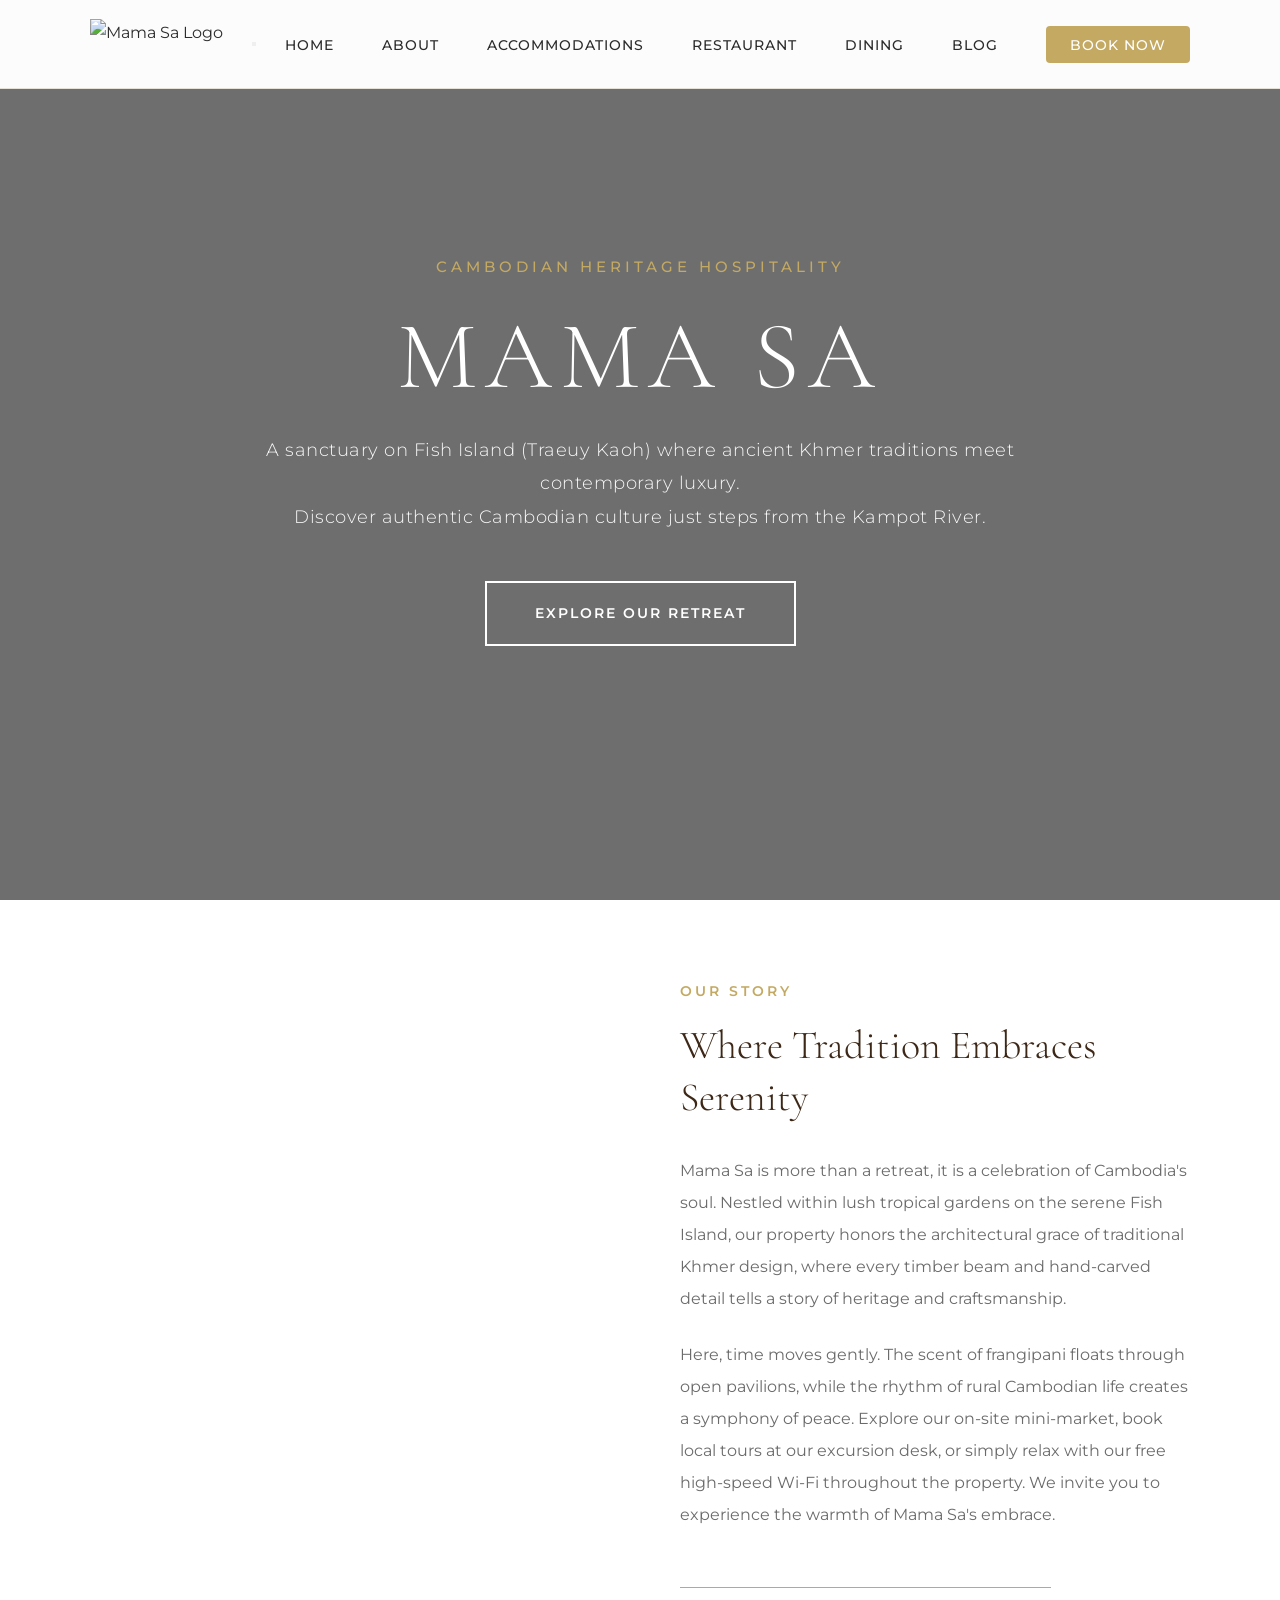
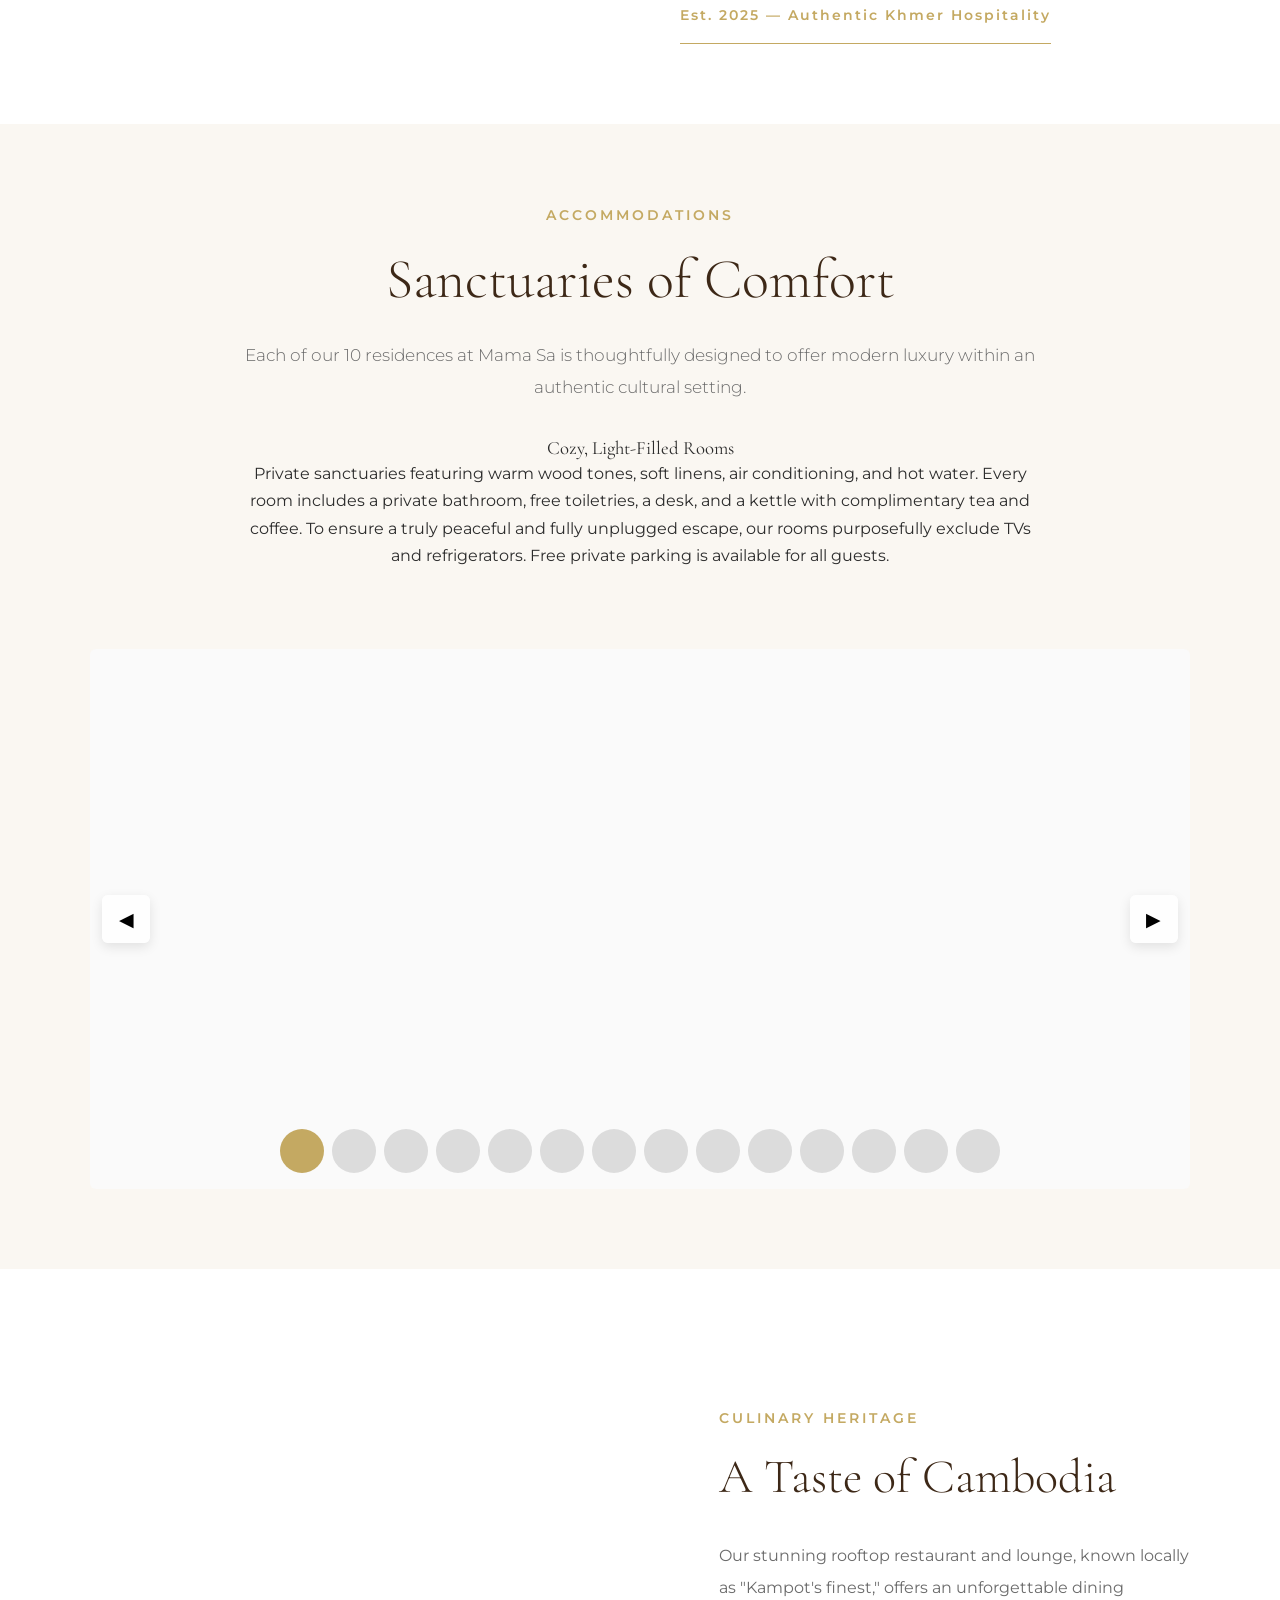
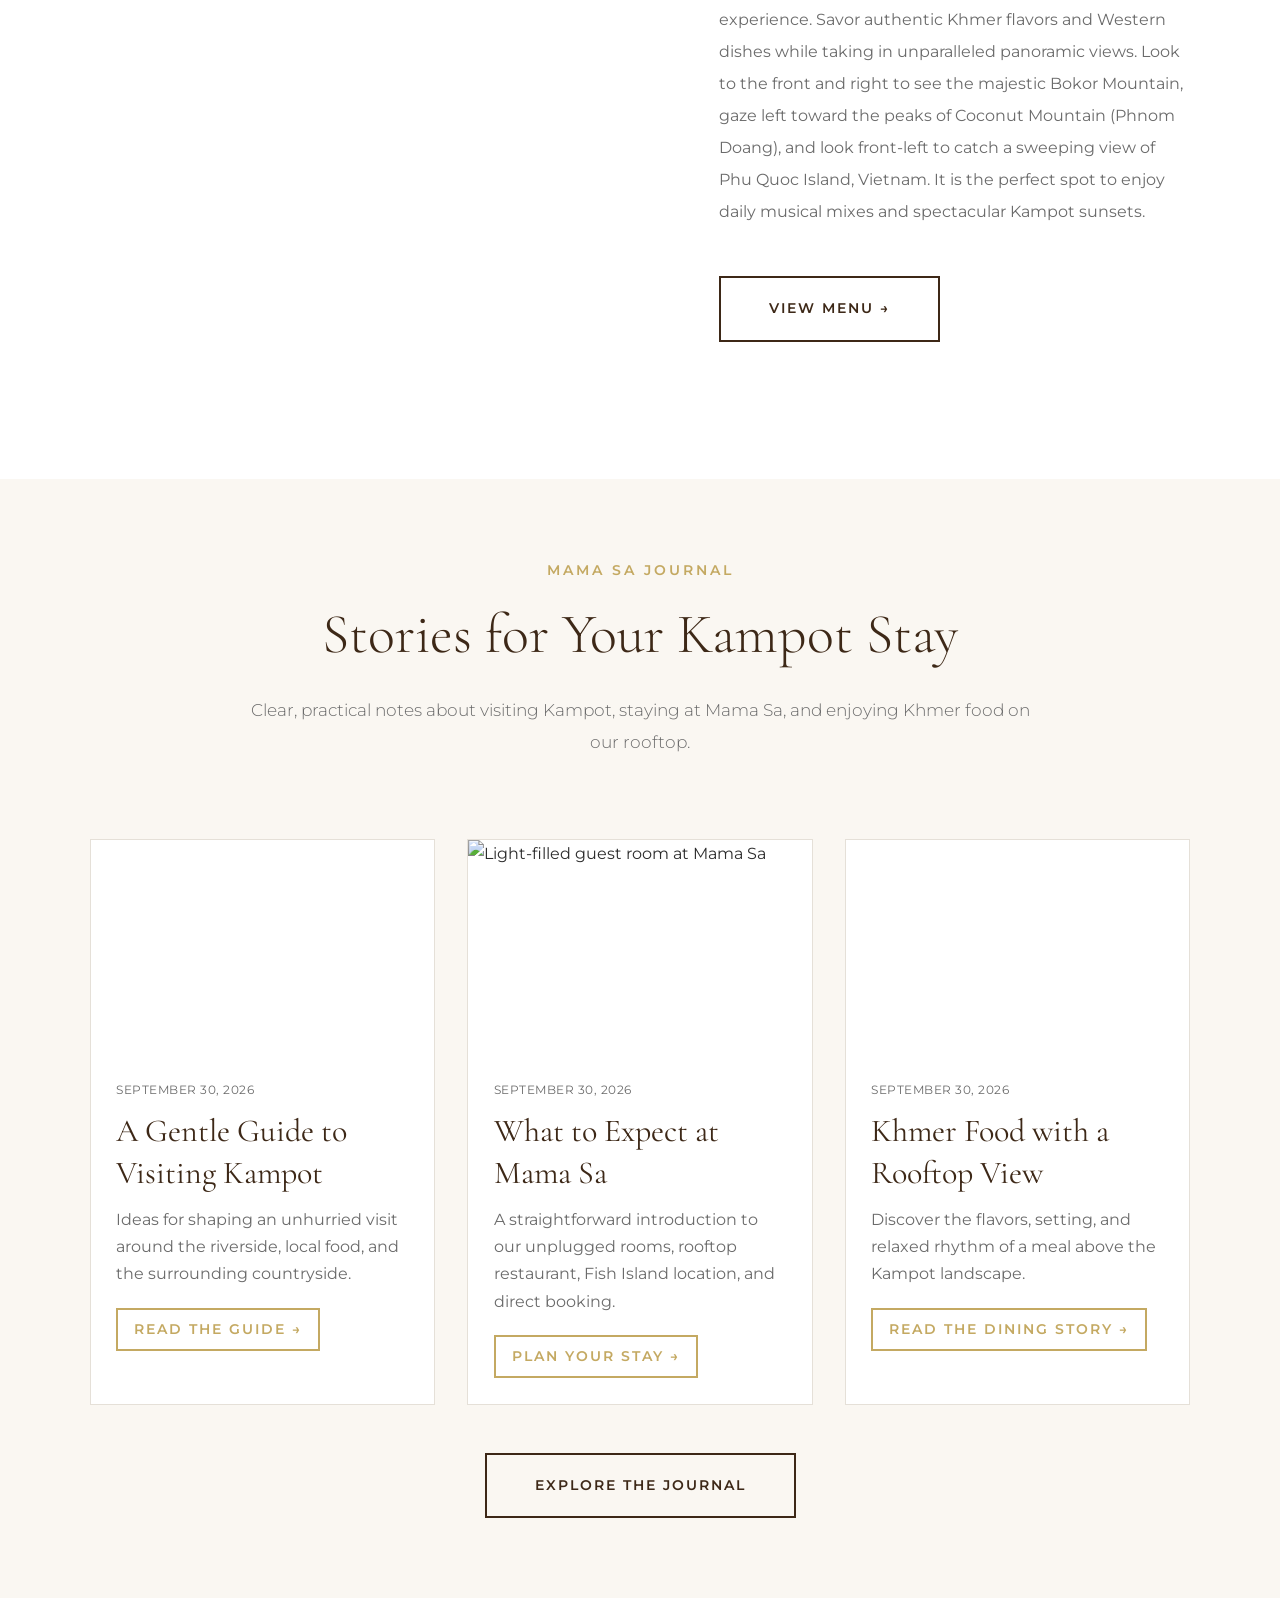
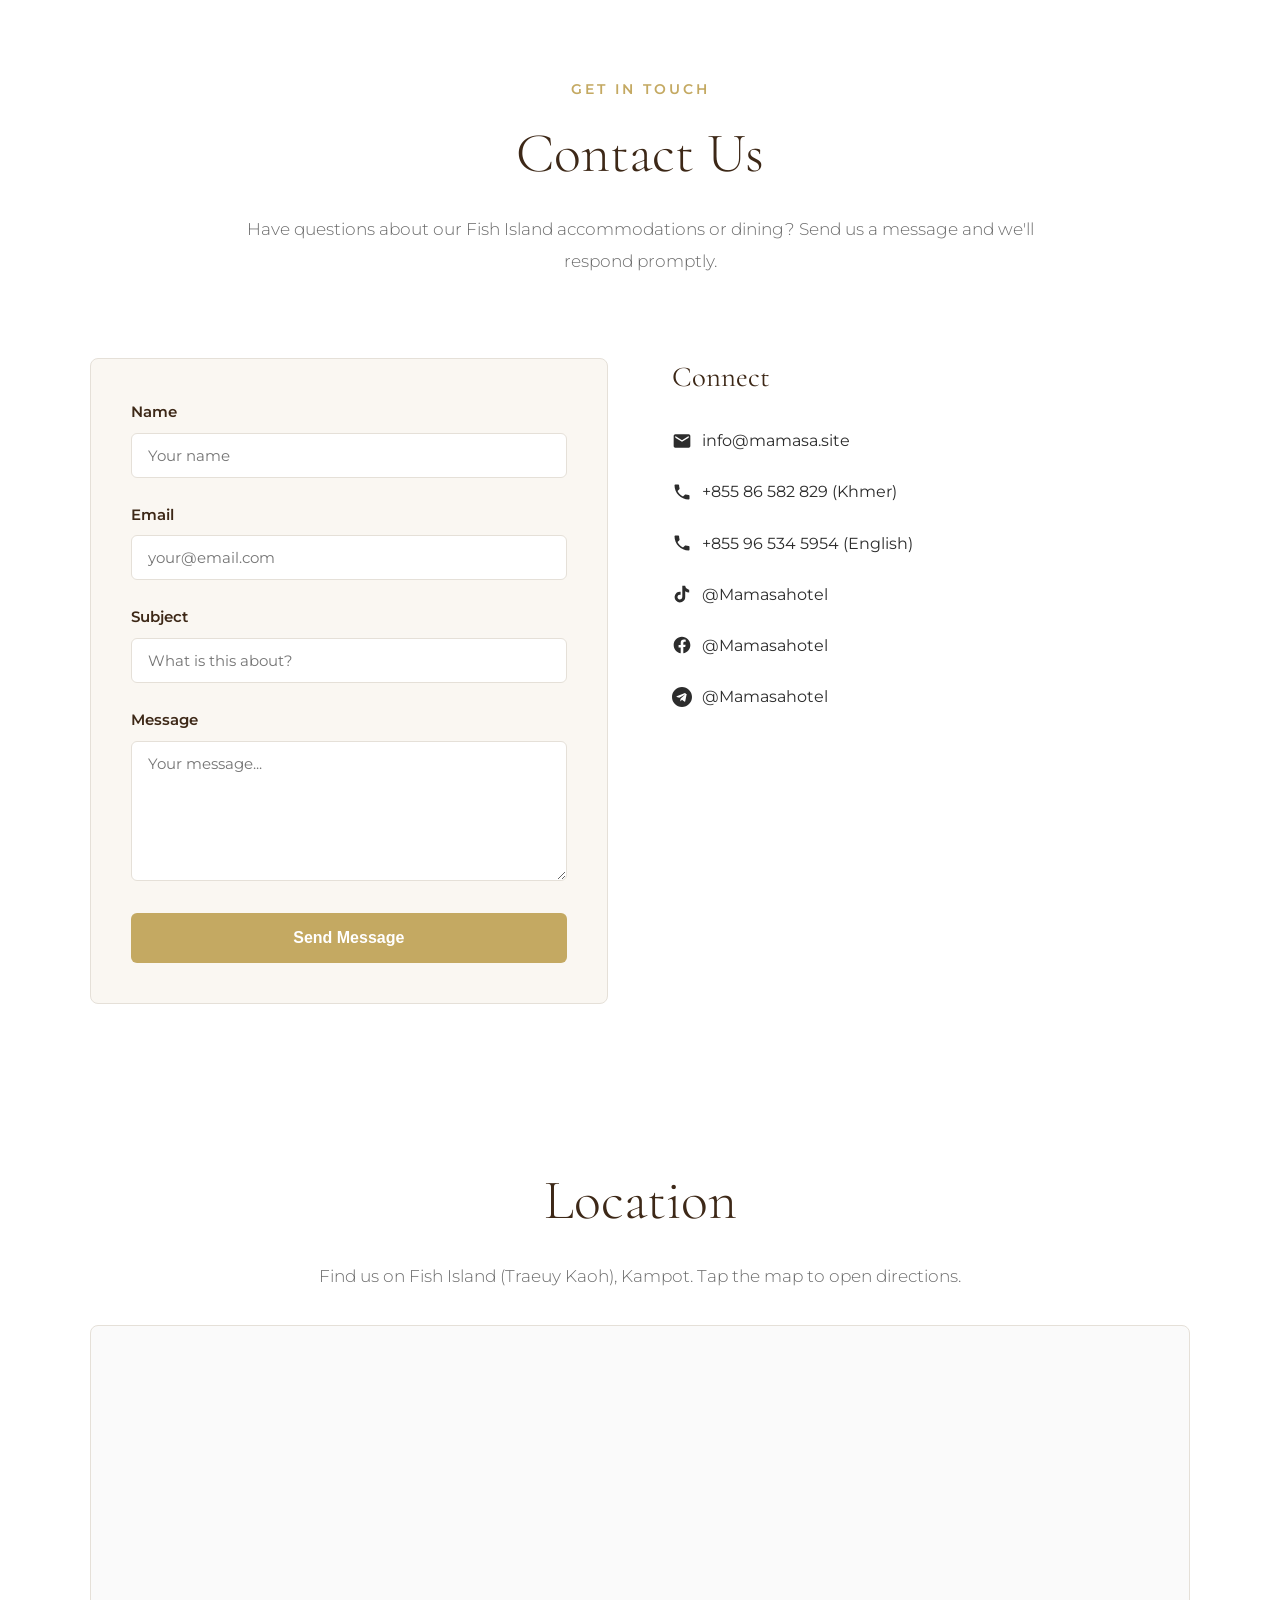
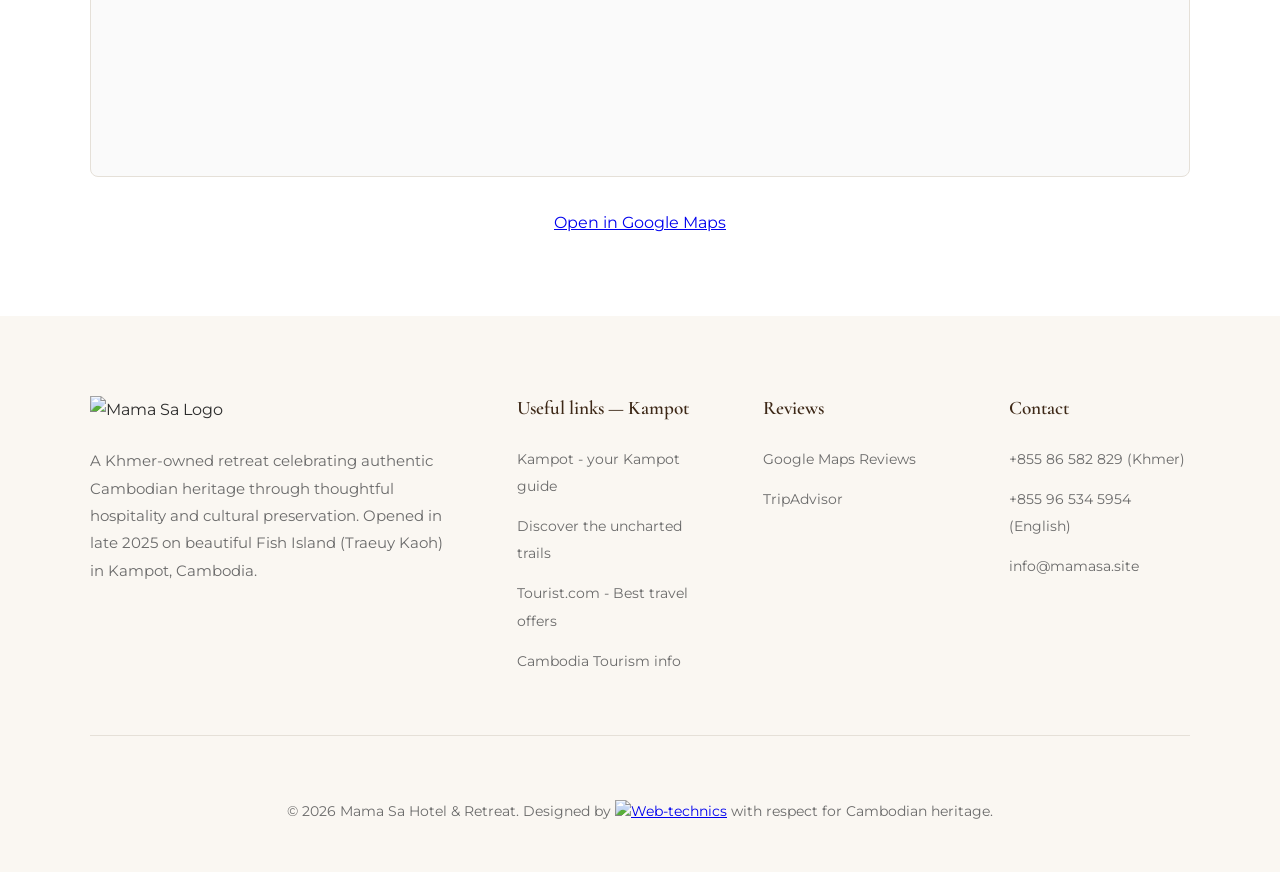
==== commit abd1f855: "Update google tag" ====
--- a/index.html
+++ b/index.html
@@ -3,6 +3,14 @@
 <head>
     <meta charset="UTF-8">
     <meta name="viewport" content="width=device-width, initial-scale=1.0">
+    <!-- Google tag (gtag.js) -->
+    <script async src="https://www.googletagmanager.com/gtag/js?id=G-6Q8VX8W79Q"></script>
+    <script>
+        window.dataLayer = window.dataLayer || [];
+        function gtag(){dataLayer.push(arguments);}
+        gtag('js', new Date());
+        gtag('config', 'G-6Q8VX8W79Q');
+    </script>
     <title>Mama Sa Hotel & Retreat | Rooftop Restaurant & Sunset Views in Kampot</title>
     
     <meta name="description" content="Experience Mama Sa Hotel and Retreat on Fish Island, Kampot. Enjoy our cozy air-conditioned rooms and a rooftop restaurant serving authentic Khmer cuisine with spectacular sunset views of Bokor Mountain and Vietnam.">
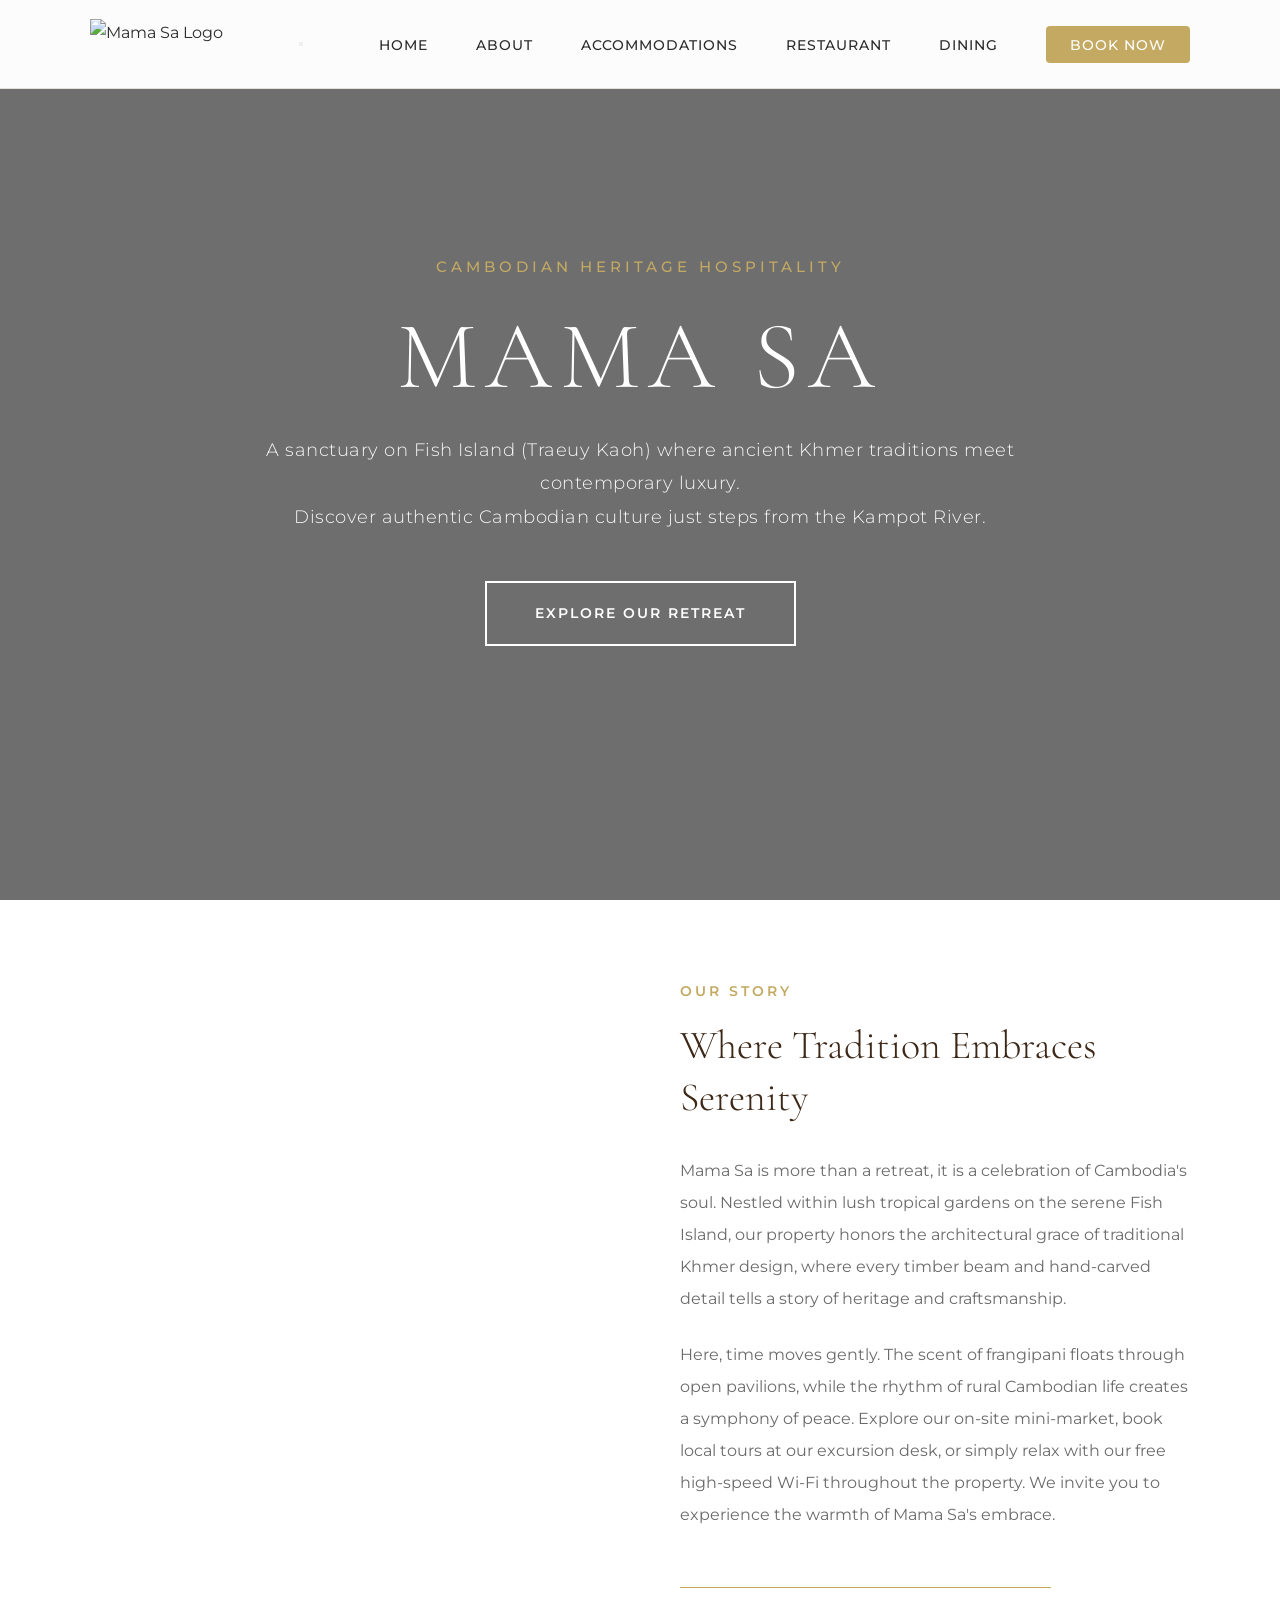
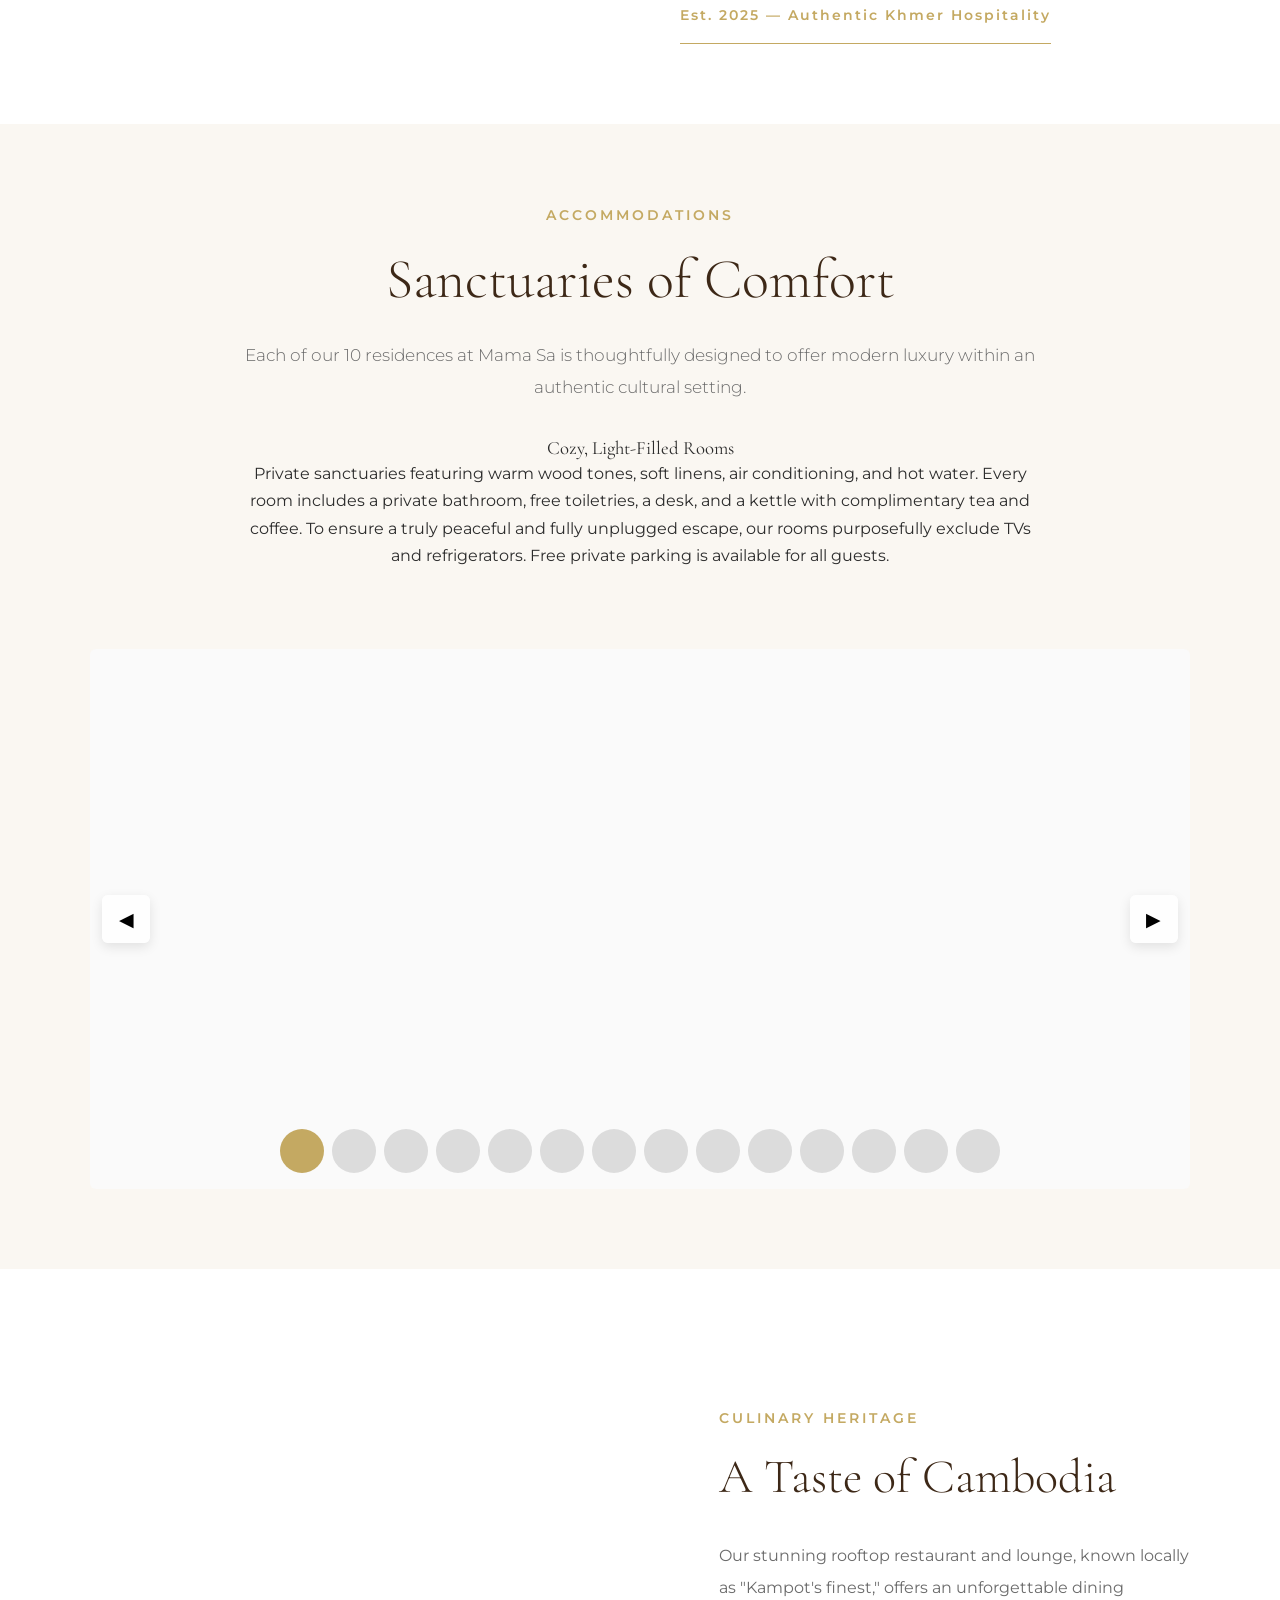
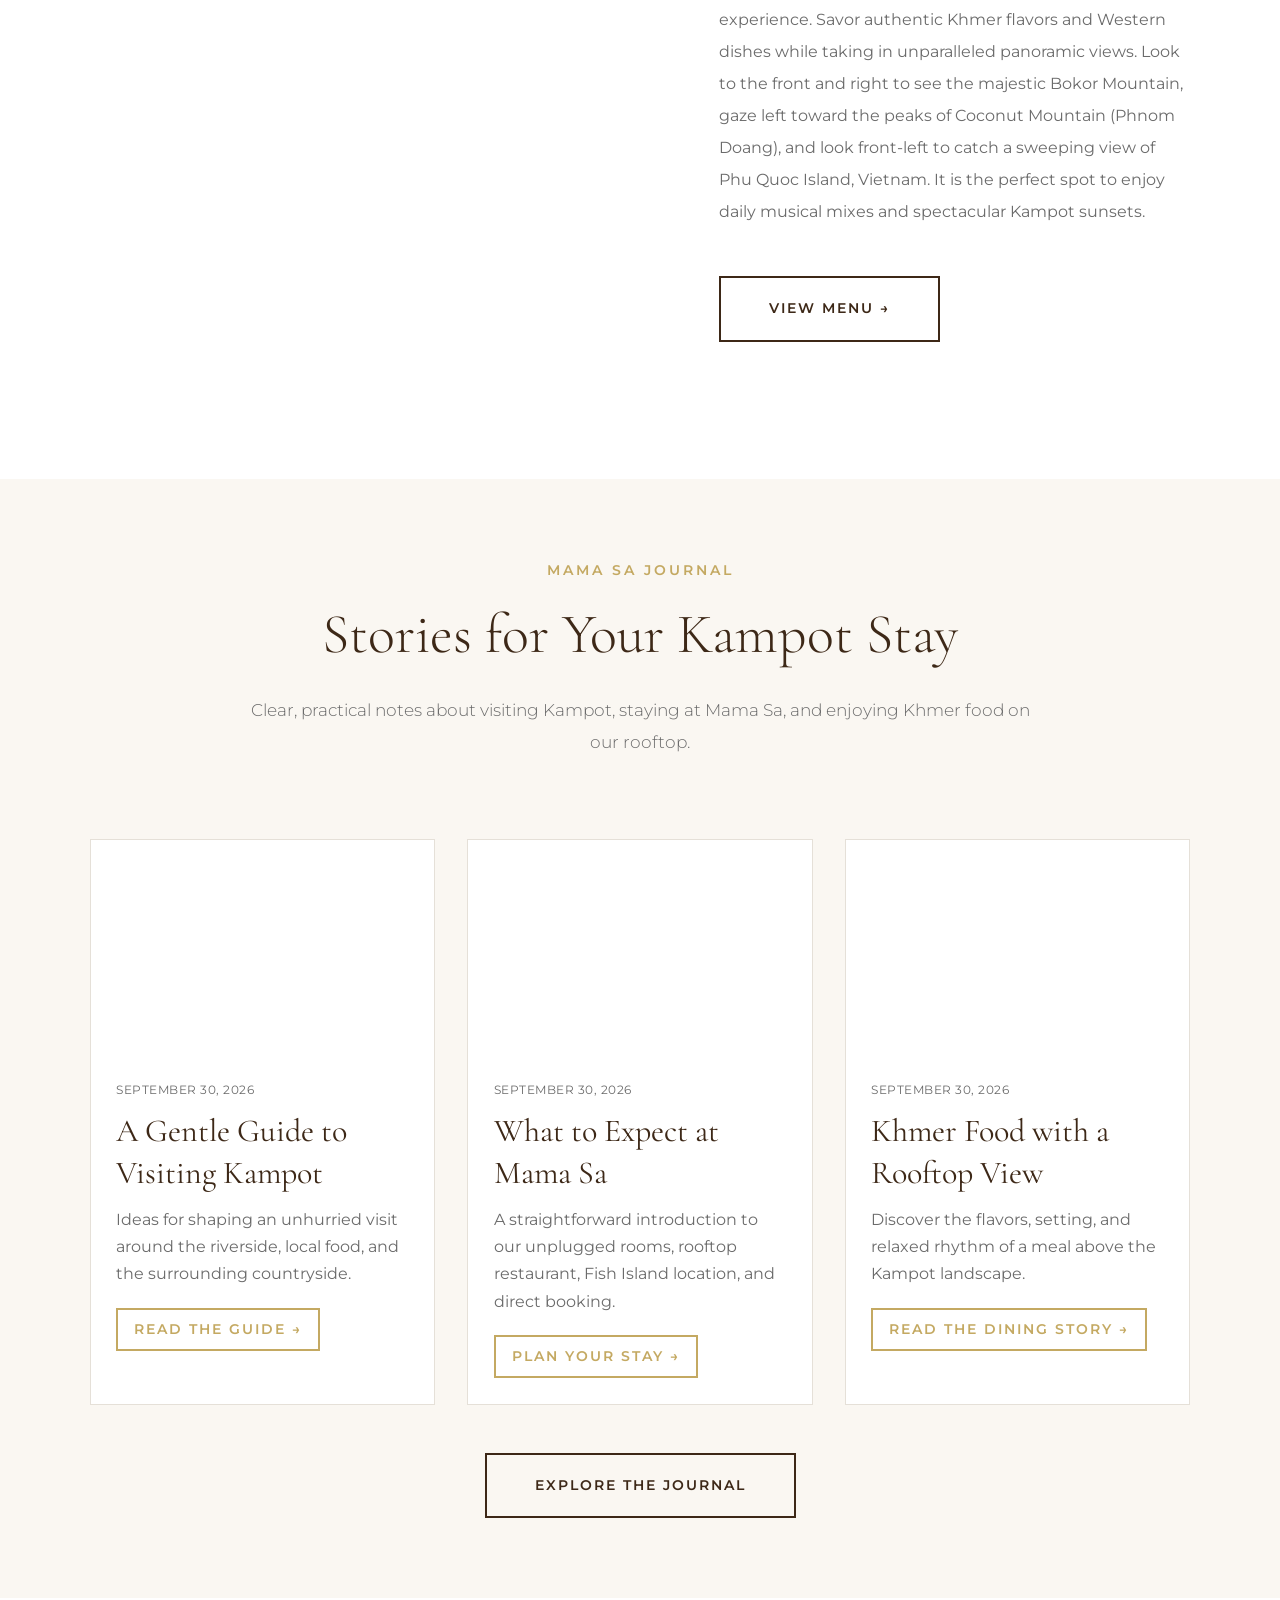
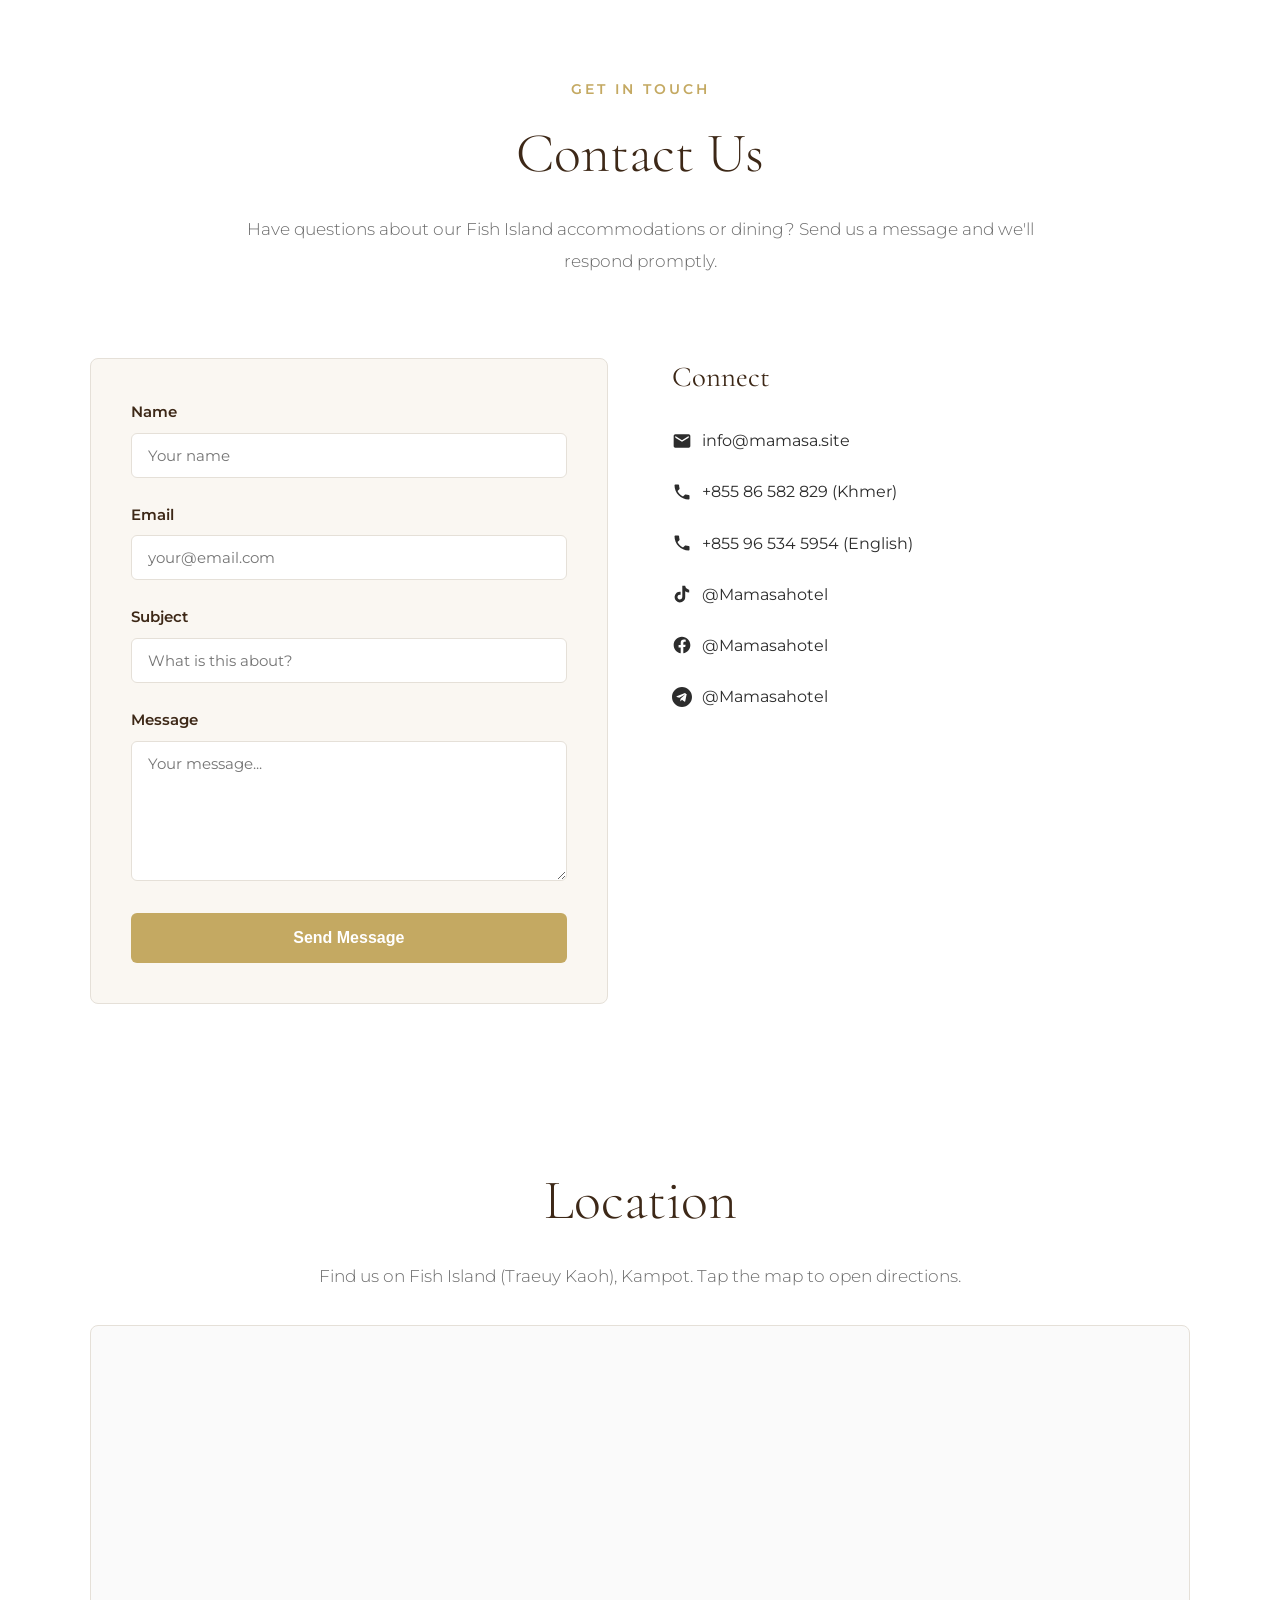
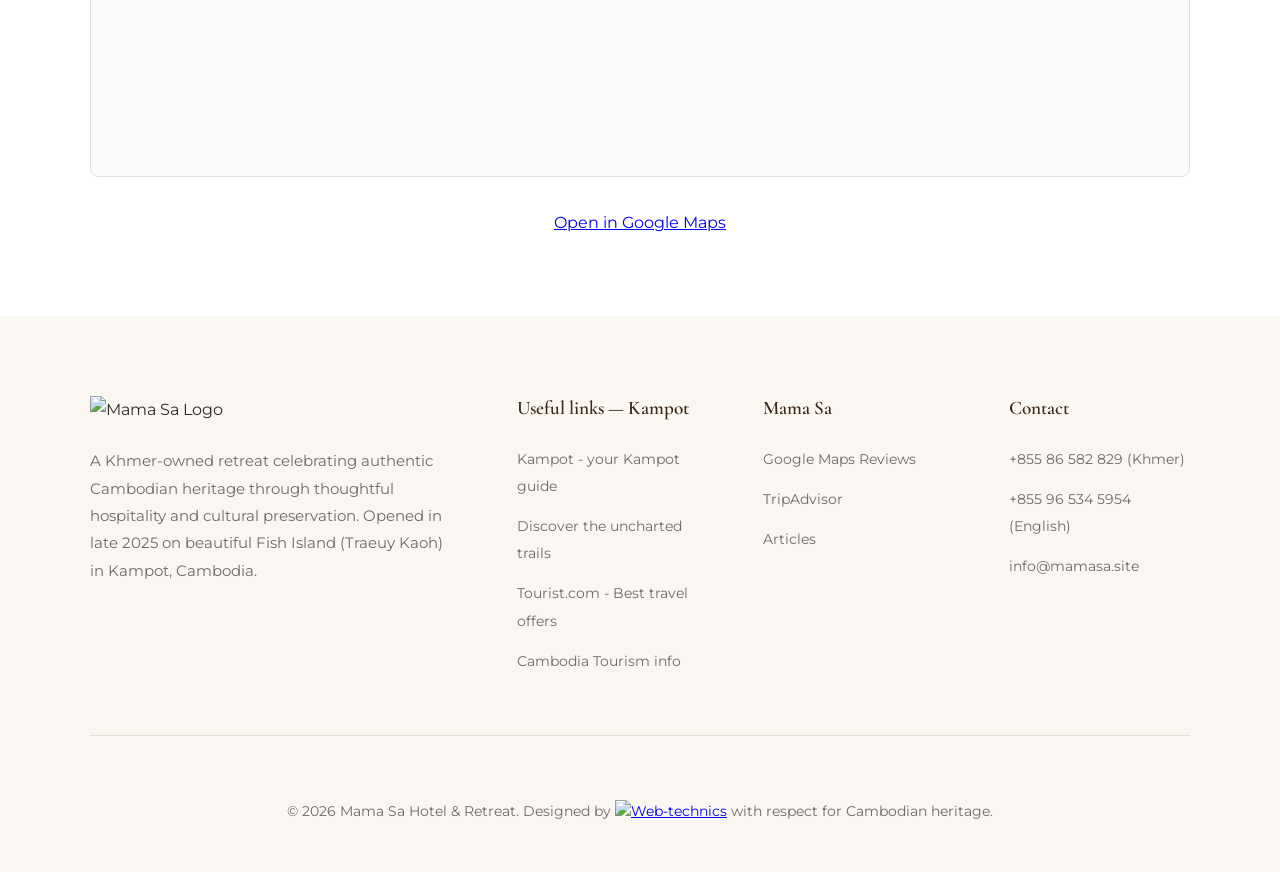
==== commit 4befb0bd: "Content update content seo update" ====
--- a/index.html
+++ b/index.html
@@ -321,7 +321,6 @@
                 <li><a href="#rooms">Accommodations</a></li>
                 <li><a href="#restaurant">Restaurant</a></li>
                 <li><a href="restaurant.html">Dining</a></li>
-                <li><a href="blog.html">Blog</a></li>
                 <li><a href="booking.html" style="background: var(--primary-gold); color: var(--white); padding: 0.6rem 1.5rem; border-radius: 4px;">Book Now</a></li>
             </ul>
         </div>
@@ -554,10 +553,11 @@
             </div>
 
             <div class="footer-column">
-                <h4>Reviews</h4>
-                <ul aria-label="Review sites">
+                <h4>Mama Sa</h4>
+                <ul aria-label="Mama Sa links">
                     <li><a href="https://www.google.com/maps/place/Mama+Sa+Hotel+and+Retreat/@10.5746545,104.1722945,17z/data=!4m8!3m7!1s0x310837007f8e7d0f:0xa5e9a3c388247276!8m2!3d10.5746545!4d104.1722945!9m1!1b1!16s%2Fg%2F11xkwlhdzv?entry=ttu" target="_blank" rel="noopener noreferrer">Google Maps Reviews</a></li>
                     <li><a href="https://www.tripadvisor.com/Profile/MamaSaKampot" target="_blank" rel="noopener noreferrer">TripAdvisor</a></li>
+                    <li><a href="blog.html">Articles</a></li>
                 </ul>
             </div>
 
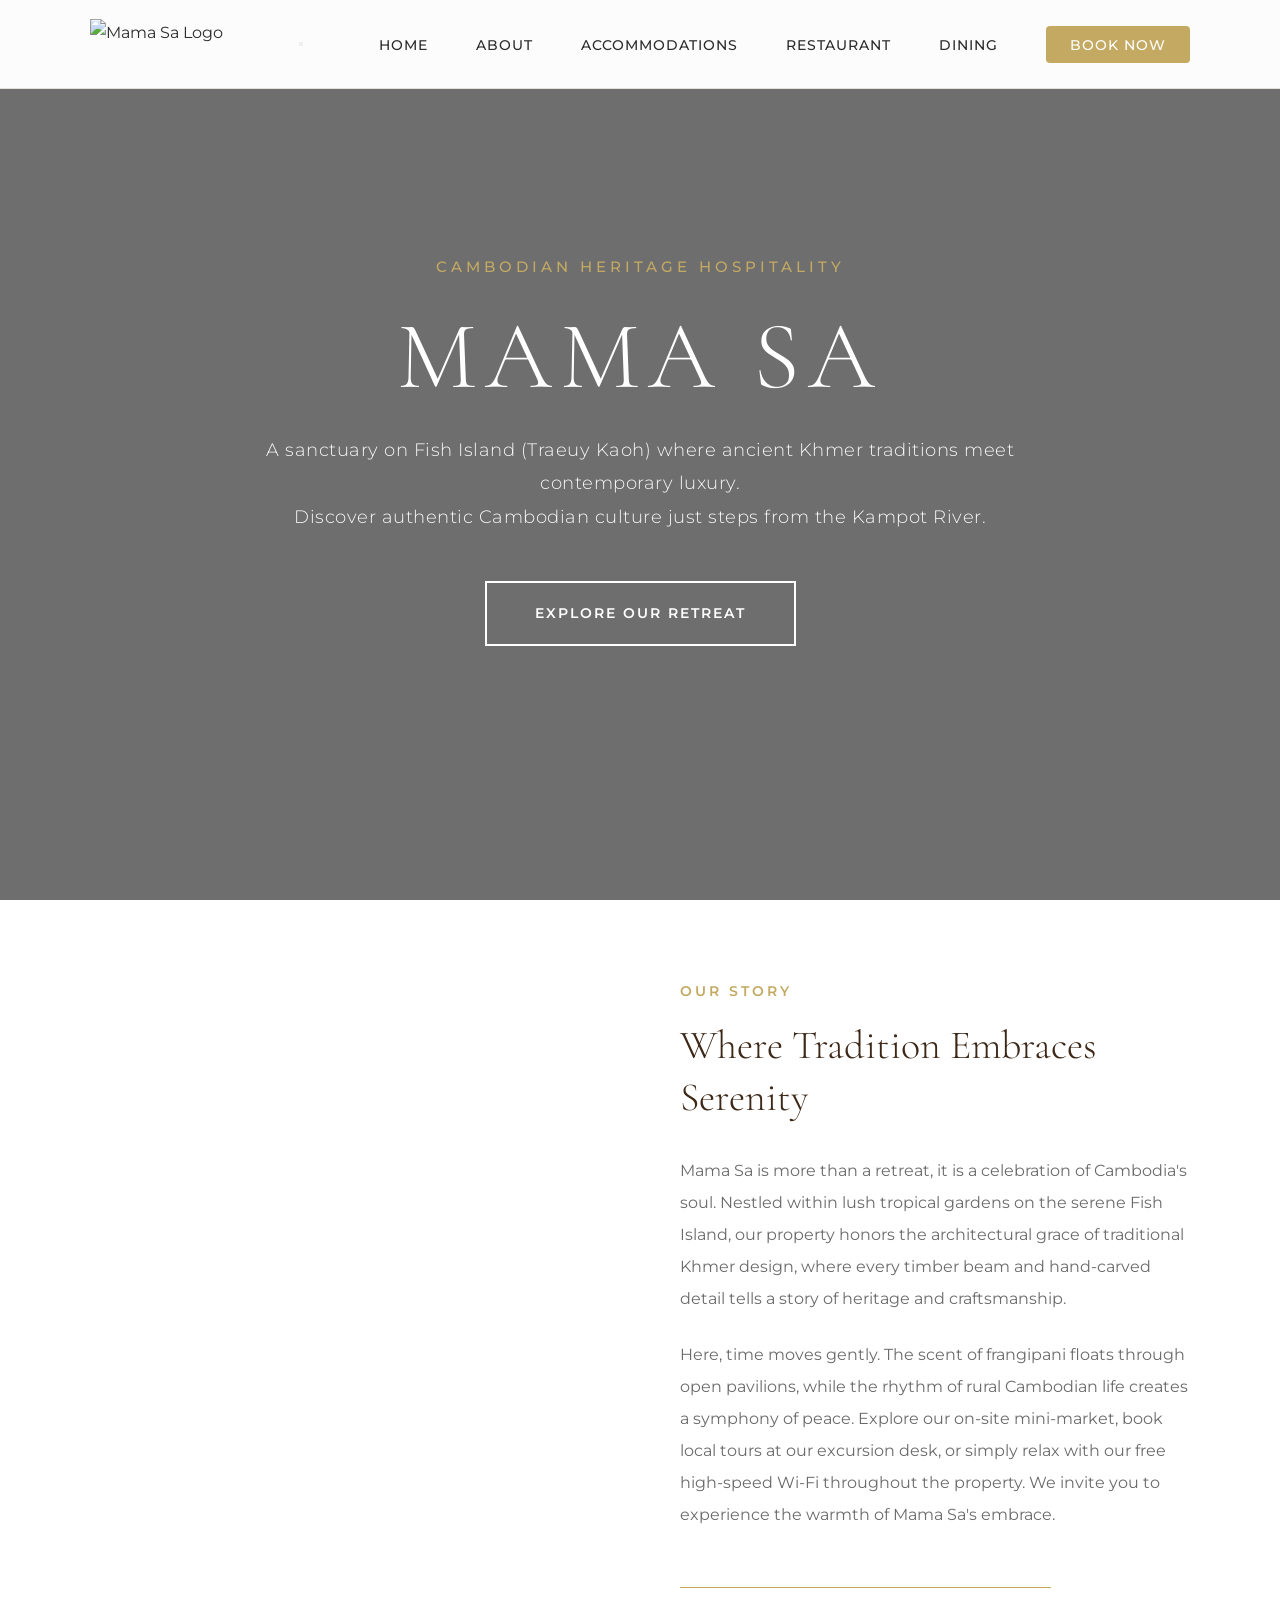
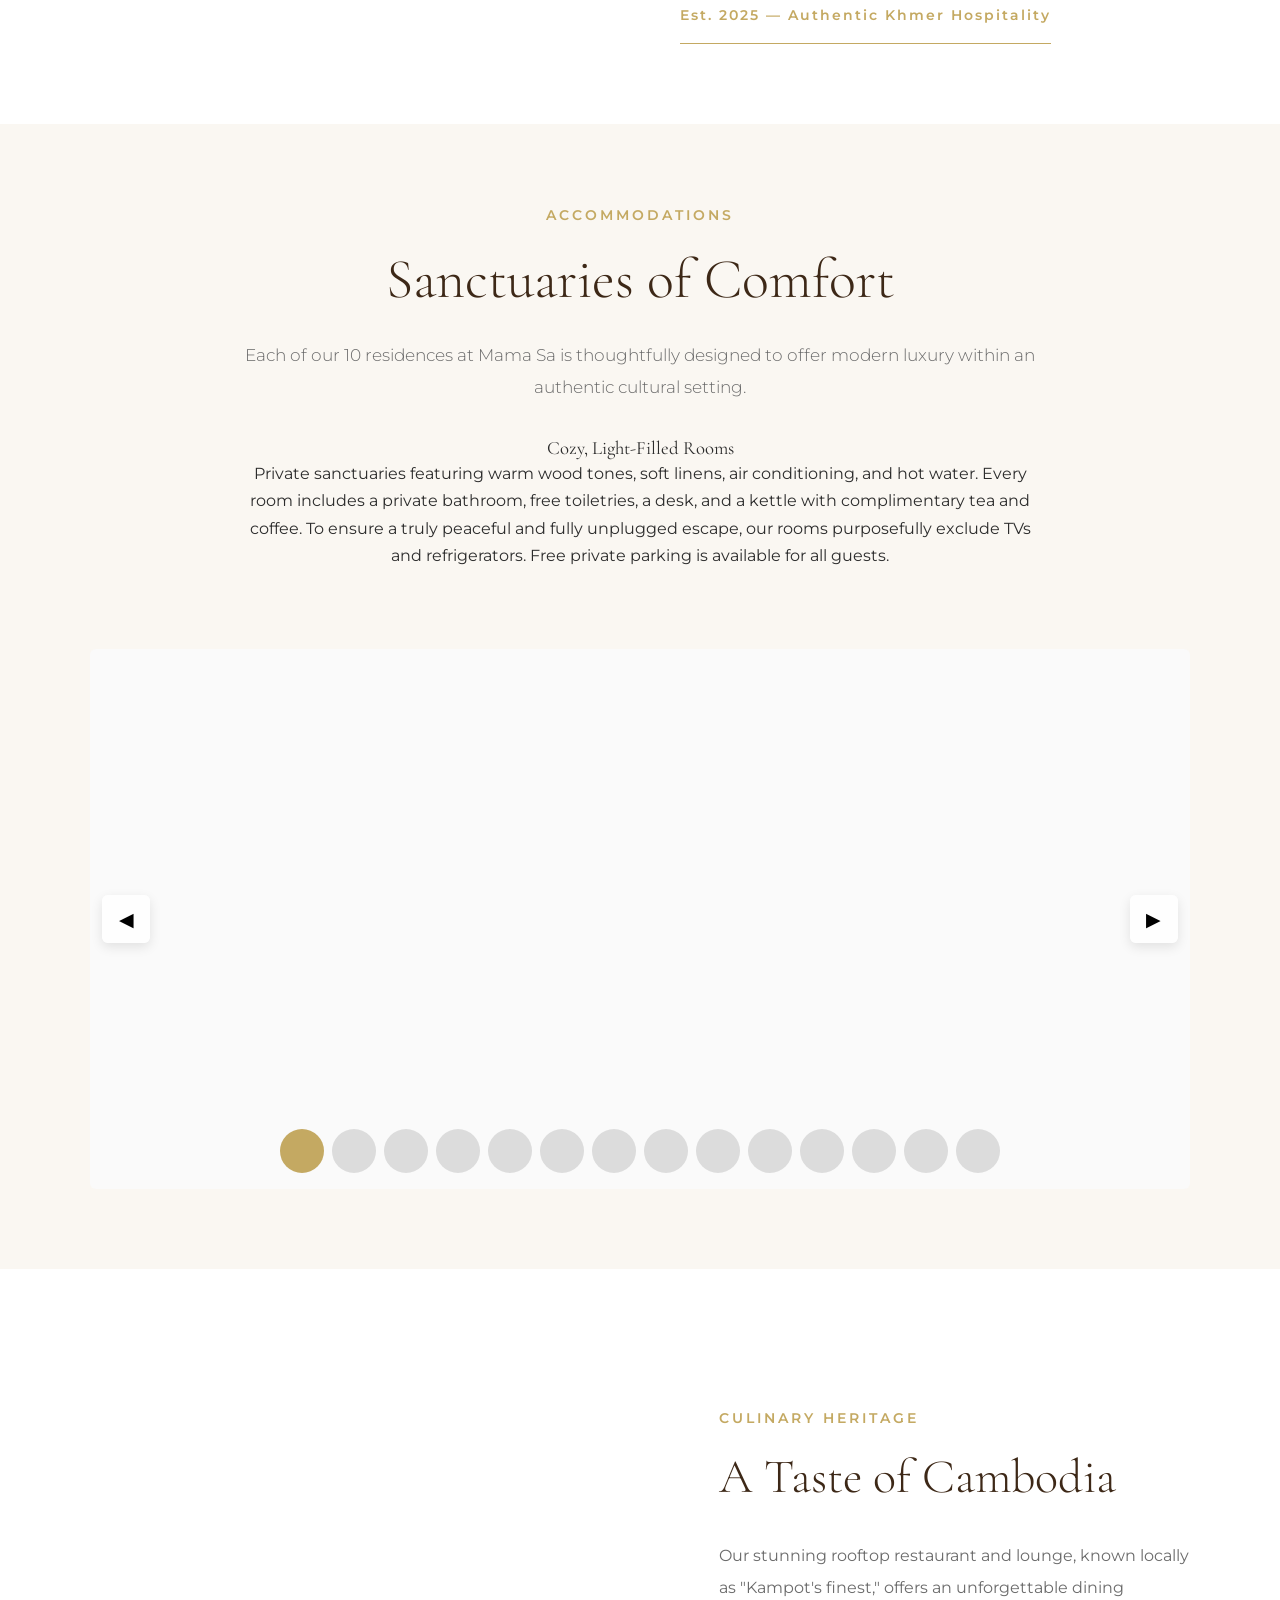
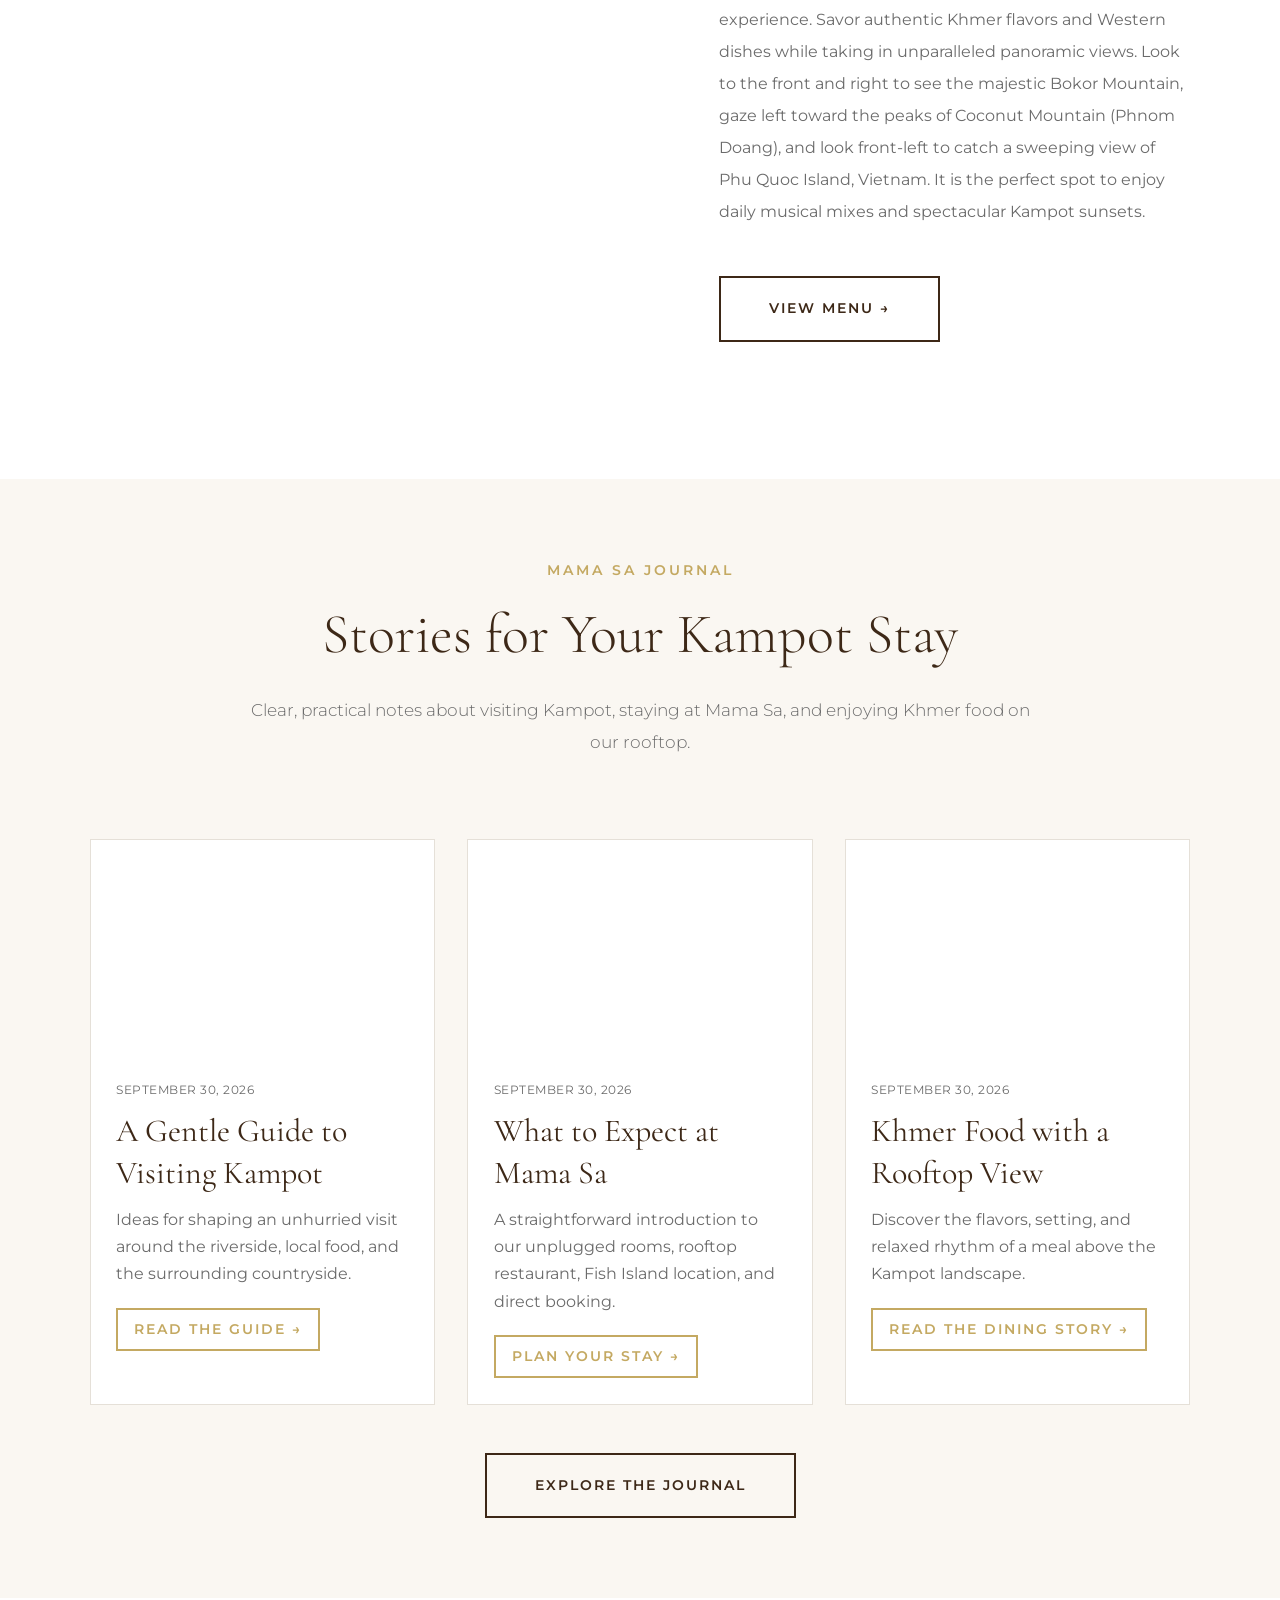
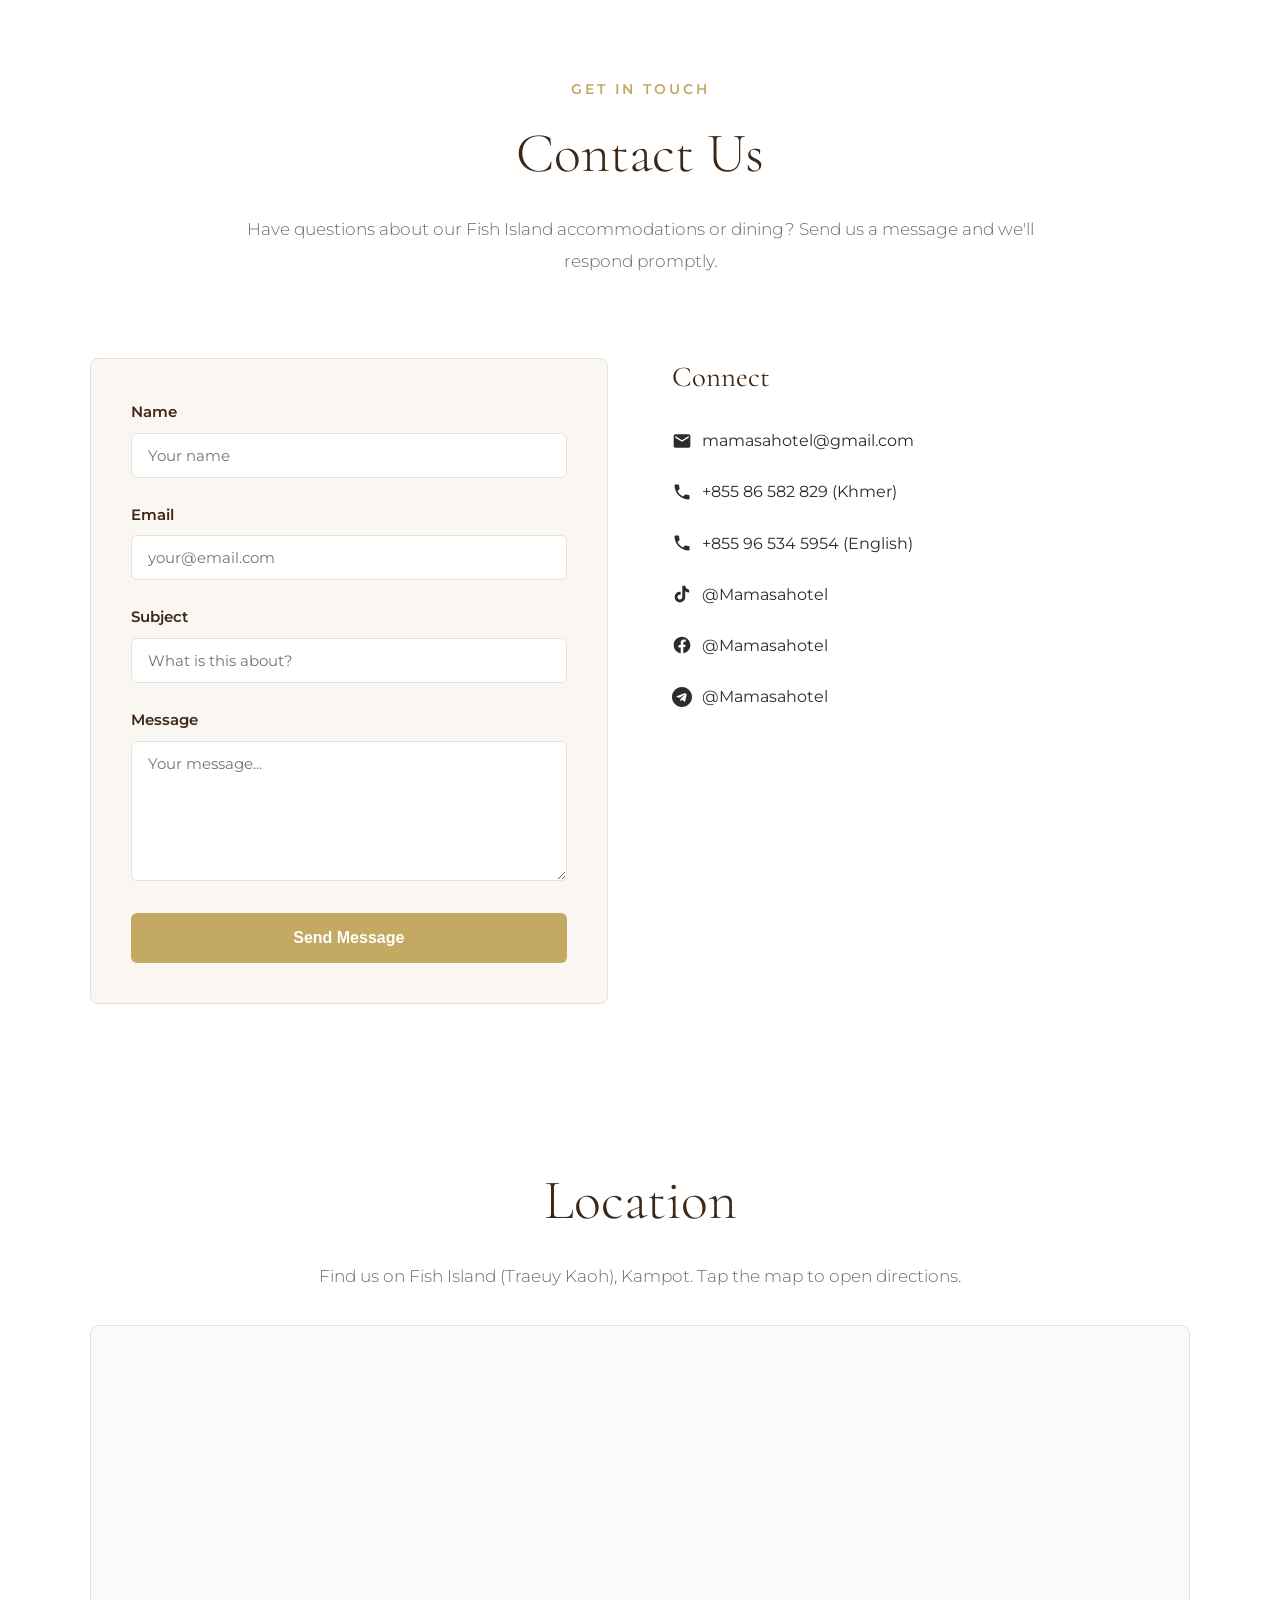
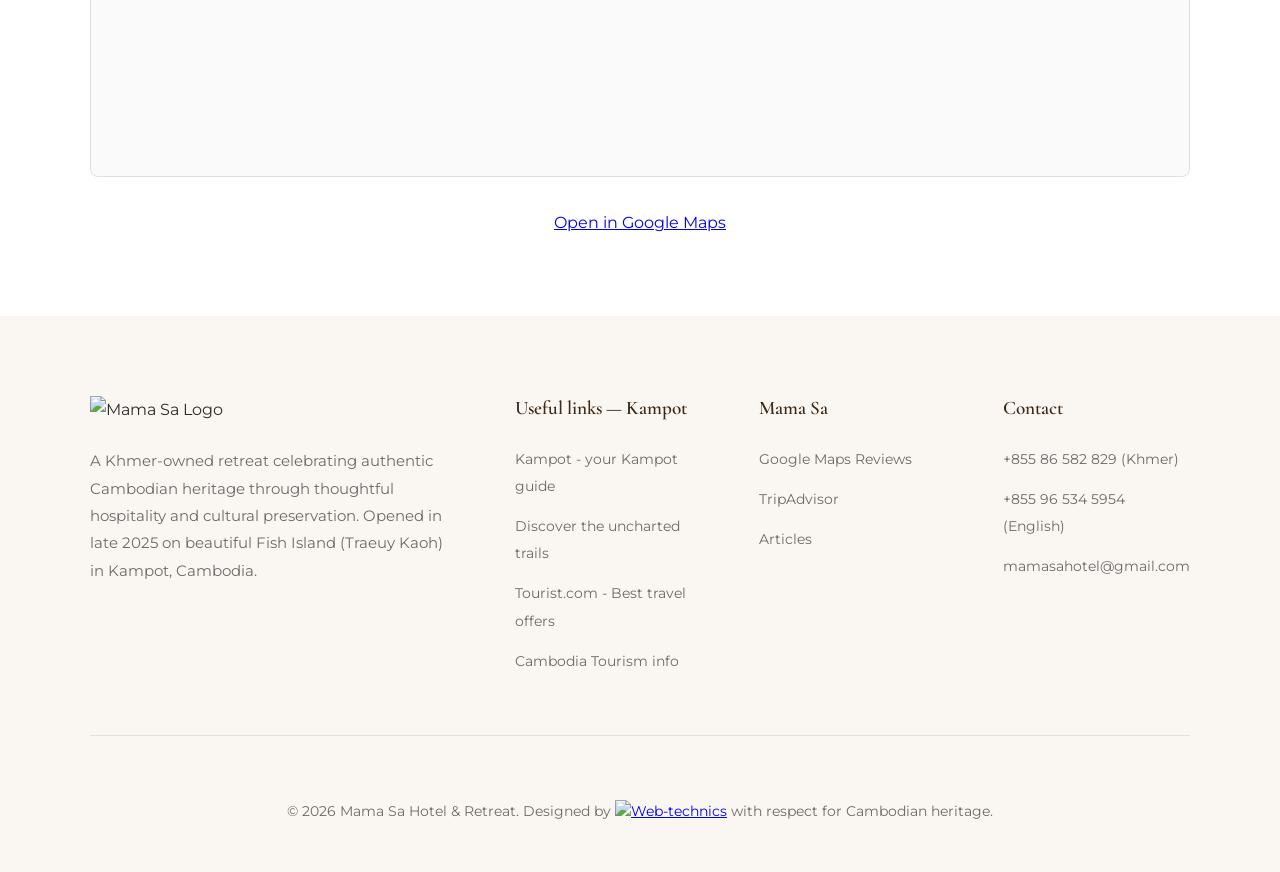
==== commit 8334765a: "link kampot.guide and email" ====
--- a/index.html
+++ b/index.html
@@ -54,7 +54,7 @@
       "description": "A peaceful Cambodian retreat on Fish Island (Traeuy Kaoh) in Kampot offering cozy air-conditioned rooms, free Wi-Fi, and an authentic Khmer rooftop restaurant with panoramic sunset views.",
       "url": "https://mamasa.site/",
       "telephone": ["+855-86-582-829", "+855-96-534-5954"],
-      "email": "info@mamasa.site",
+      "email": "mamasahotel@gmail.com",
       "address": {
         "@type": "PostalAddress",
         "streetAddress": "Fish Island (Traeuy Kaoh)",
@@ -102,7 +102,7 @@
           "@type": "ImageObject",
           "url": "https://mamasa.site/images/logo.png"
         },
-        "email": "info@mamasa.site",
+        "email": "mamasahotel@gmail.com",
         "telephone": "+855-86-582-829",
         "sameAs": [
           "https://www.facebook.com/mamasahotel",
@@ -481,9 +481,9 @@
             <div class="contact-info">
                 <h3>Connect</h3>
                 <ul>
-                    <li><a href="mailto:info@mamasa.site">
+                    <li><a href="mailto:mamasahotel@gmail.com">
                         <svg viewBox="0 0 24 24" xmlns="http://www.w3.org/2000/svg" aria-hidden="true" focusable="false"><path d="M20 4H4c-1.1 0-1.99.9-1.99 2L2 18c0 1.1.9 2 2 2h16c1.1 0 2-.9 2-2V6c0-1.1-.9-2-2-2zm0 4l-8 5-8-5V6l8 5 8-5v2z" fill="currentColor"/></svg>
-                        info@mamasa.site
+                        mamasahotel@gmail.com
                     </a></li>
                     <li><a href="tel:+85586582829">
                         <svg viewBox="0 0 24 24" xmlns="http://www.w3.org/2000/svg" aria-hidden="true" focusable="false"><path d="M6.62 10.79c1.44 2.83 3.76 5.14 6.59 6.59l2.2-2.2c.27-.27.67-.36 1.02-.24 1.12.37 2.33.57 3.57.57.55 0 1 .45 1 1V20c0 .55-.45 1-1 1-9.39 0-17-7.61-17-17 0-.55.45-1 1-1h3.5c.55 0 1 .45 1 1 0 1.25.2 2.45.57 3.57.11.35.03.74-.25 1.02l-2.2 2.2z" fill="currentColor"/></svg>
@@ -545,7 +545,7 @@
             <div class="footer-column">
                 <h4>Useful links — Kampot</h4>
                 <ul aria-label="Useful Kampot links">
-                    <li><a href="https://kampot-cambodia.com/" target="_blank" rel="noopener noreferrer">Kampot - your Kampot guide</a></li>
+                    <li><a href="https://kampot.guide/" target="_blank" rel="noopener noreferrer">Kampot - your Kampot guide</a></li>
                     <li><a href="https://www.kondomrei.com/" target="_blank" rel="noopener noreferrer">Discover the uncharted trails</a></li>
                     <li><a href="https://partners.tourist.com/sign-up?ref=33749" target="_blank" rel="noopener noreferrer">Tourist.com - Best travel offers</a></li>
                     <li><a href="https://www.tourismcambodia.org/" target="_blank" rel="noopener noreferrer">Cambodia Tourism info</a></li>
@@ -566,7 +566,7 @@
                 <ul>
                     <li><a href="tel:+85586582829">+855 86 582 829 (Khmer)</a></li>
                     <li><a href="tel:+855965345954">+855 96 534 5954 (English)</a></li>
-                    <li><a href="mailto:info@mamasa.site">info@mamasa.site</a></li>
+                    <li><a href="mailto:mamasahotel@gmail.com">mamasahotel@gmail.com</a></li>
                 </ul>
             </div>
         </div>
